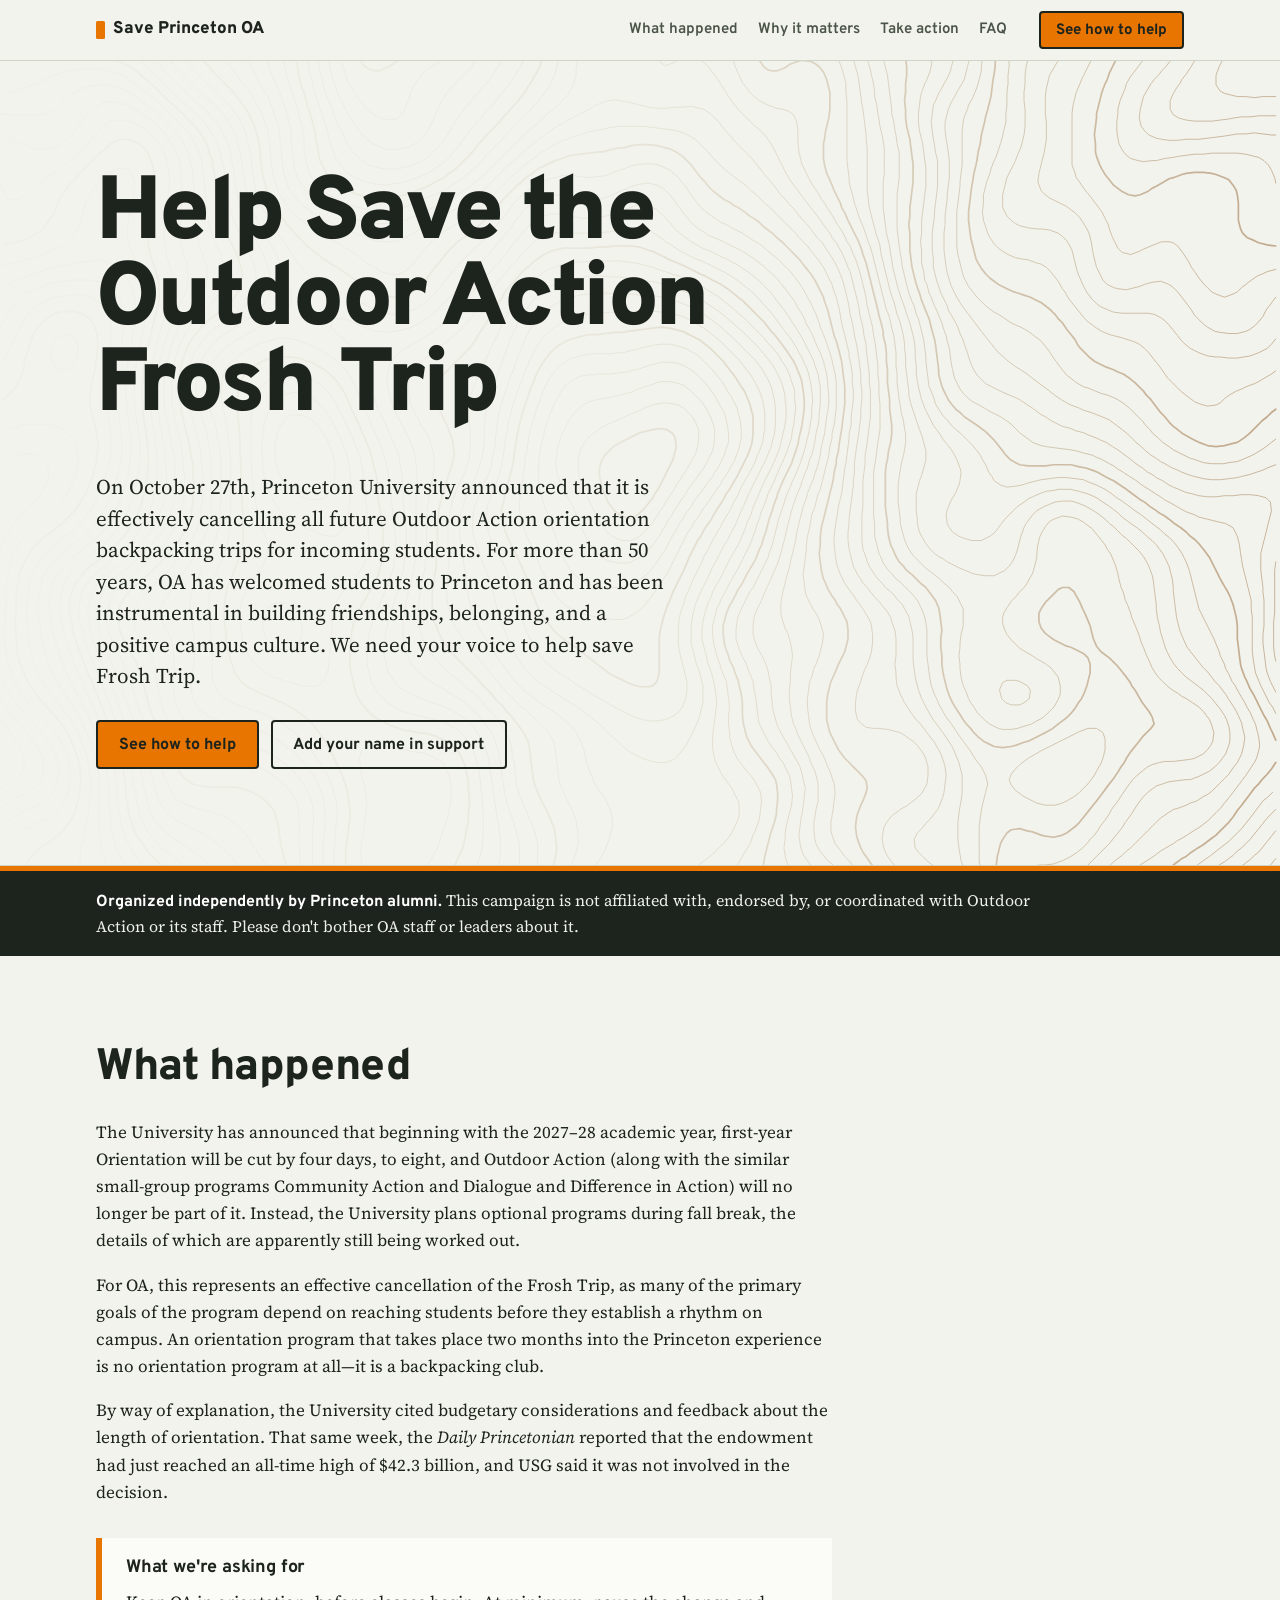
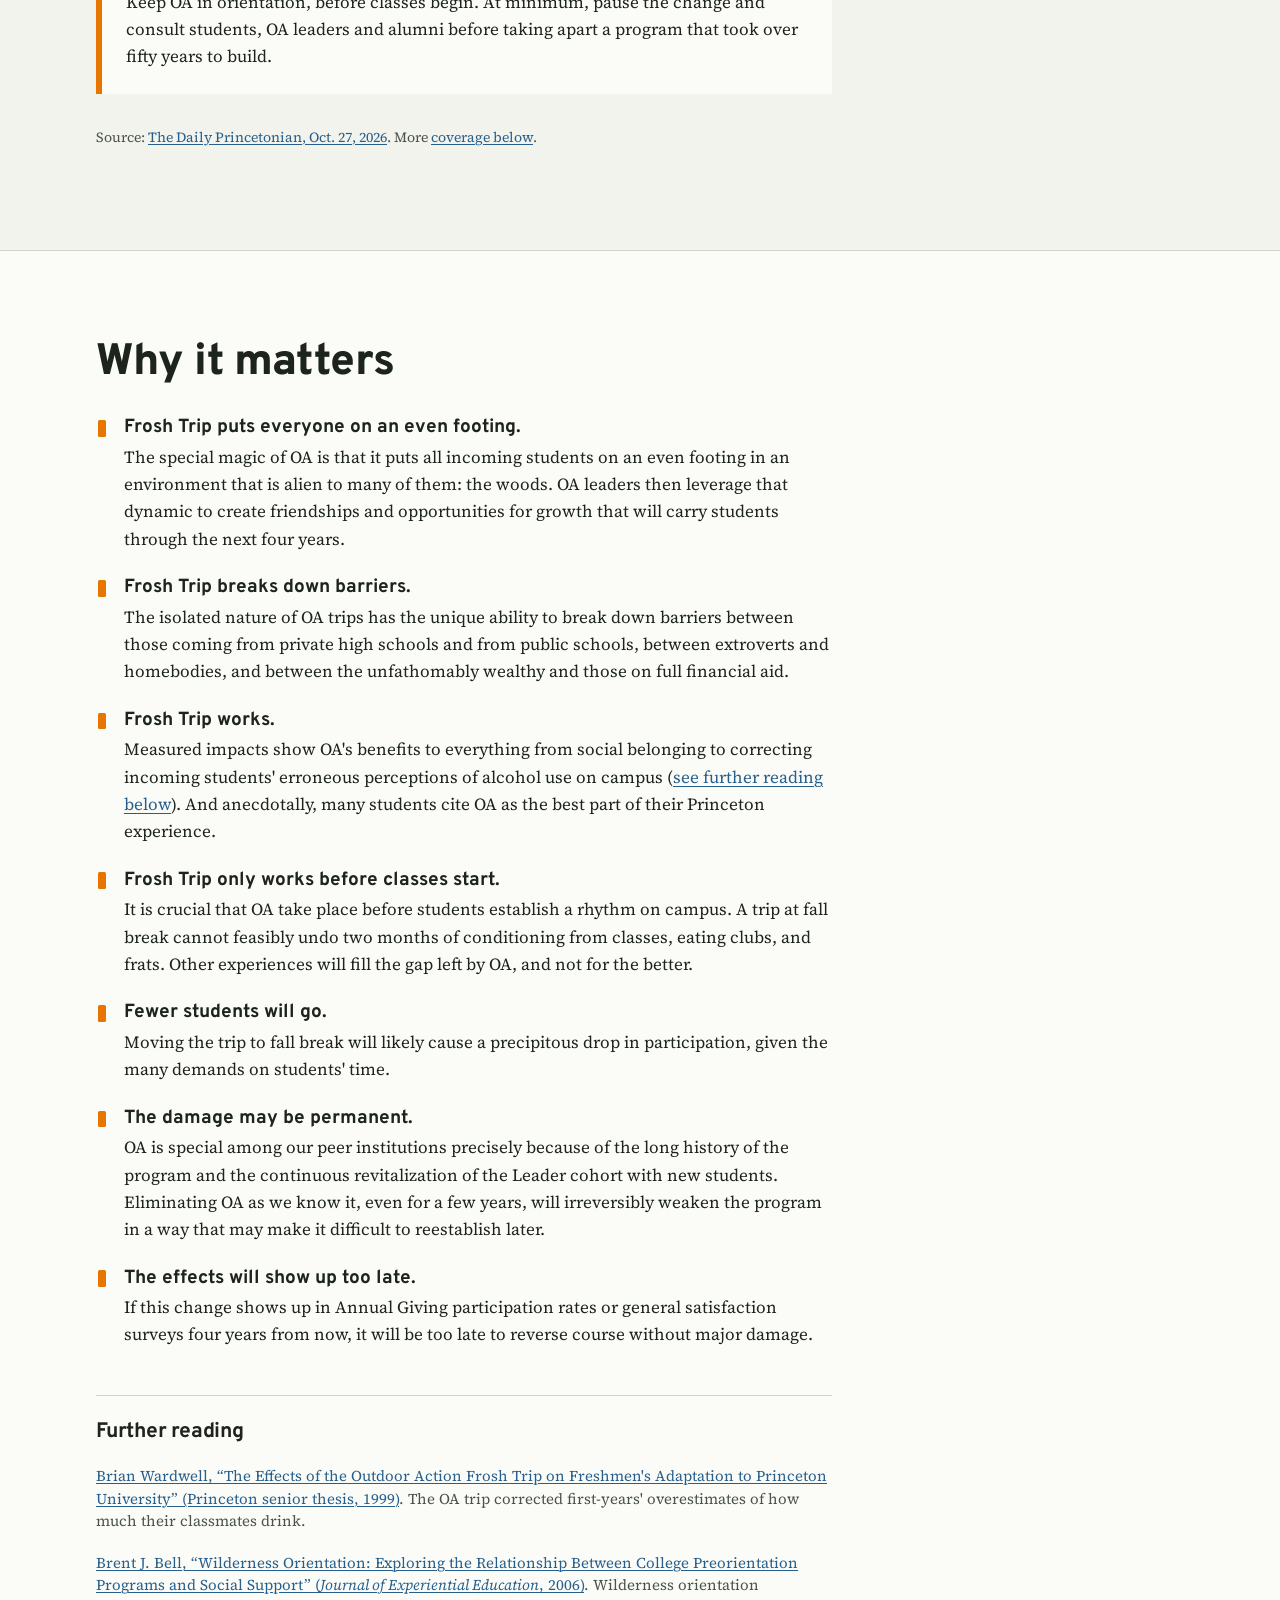
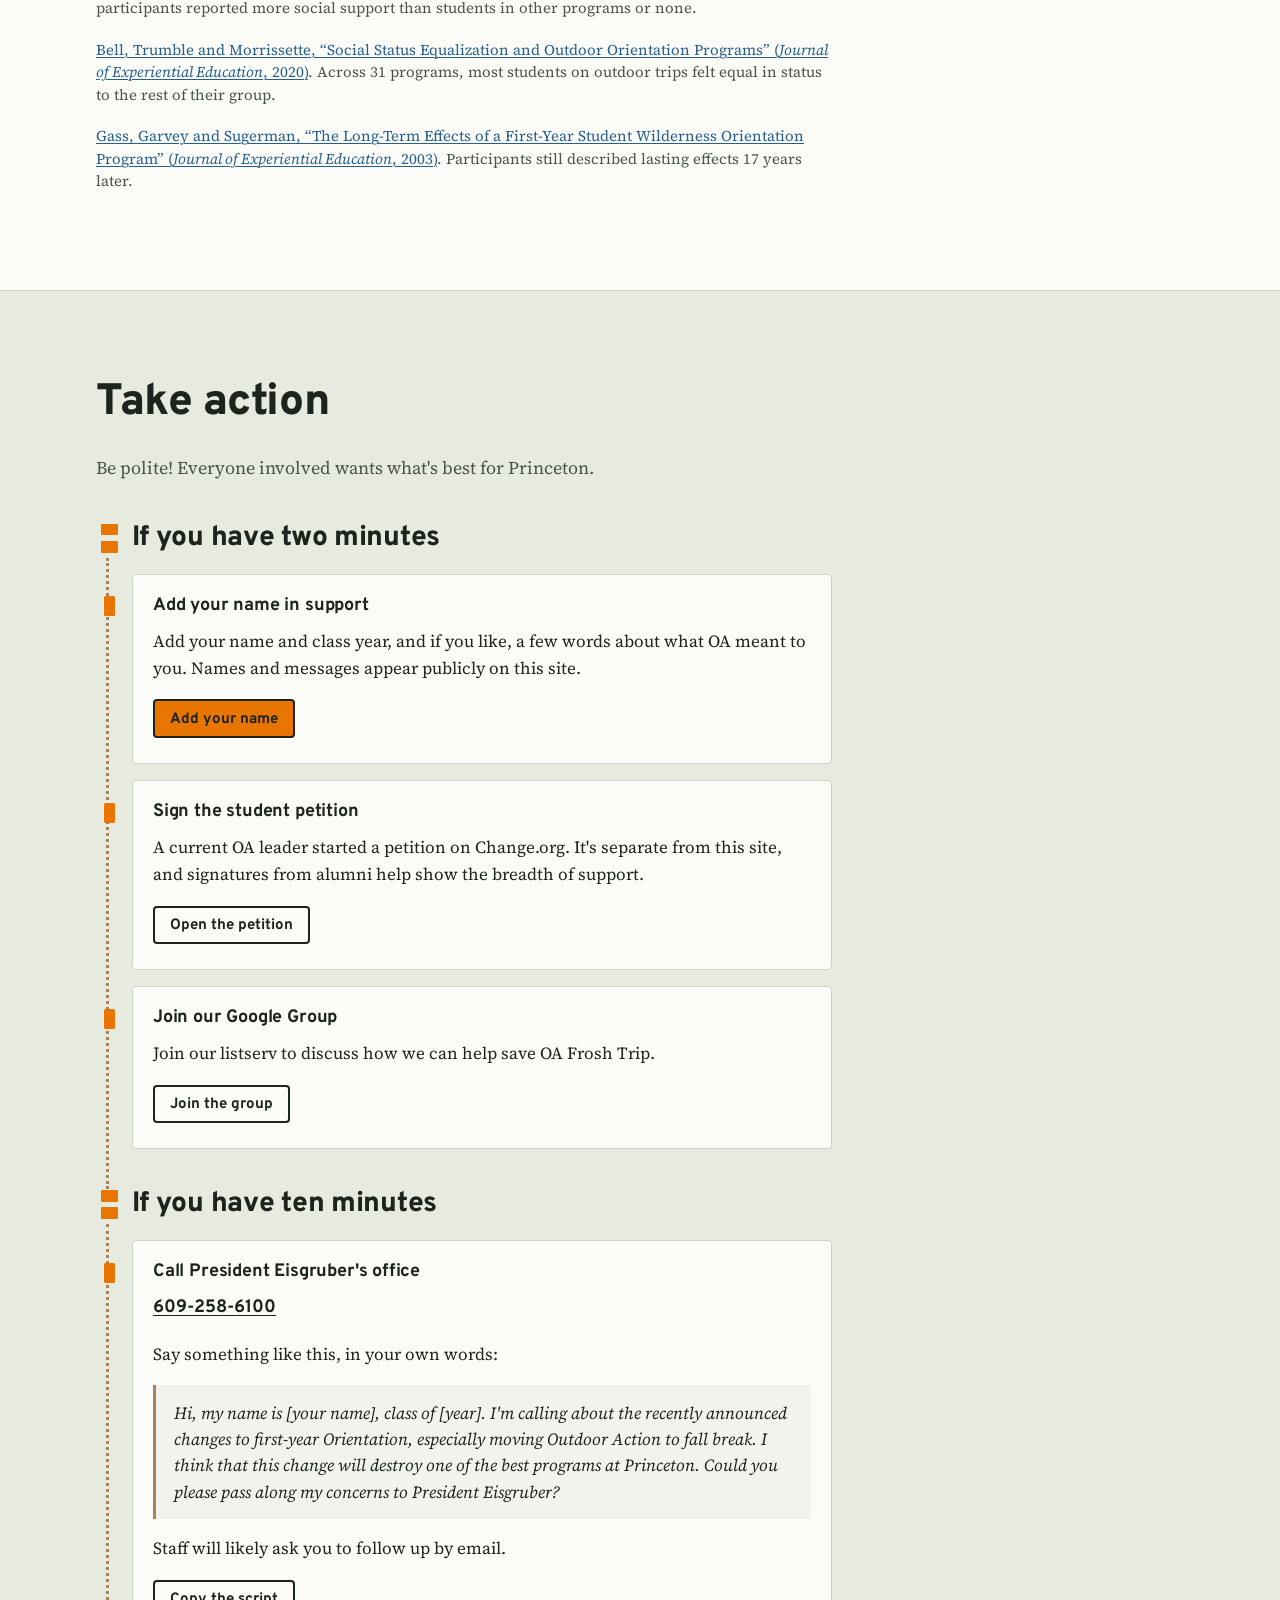
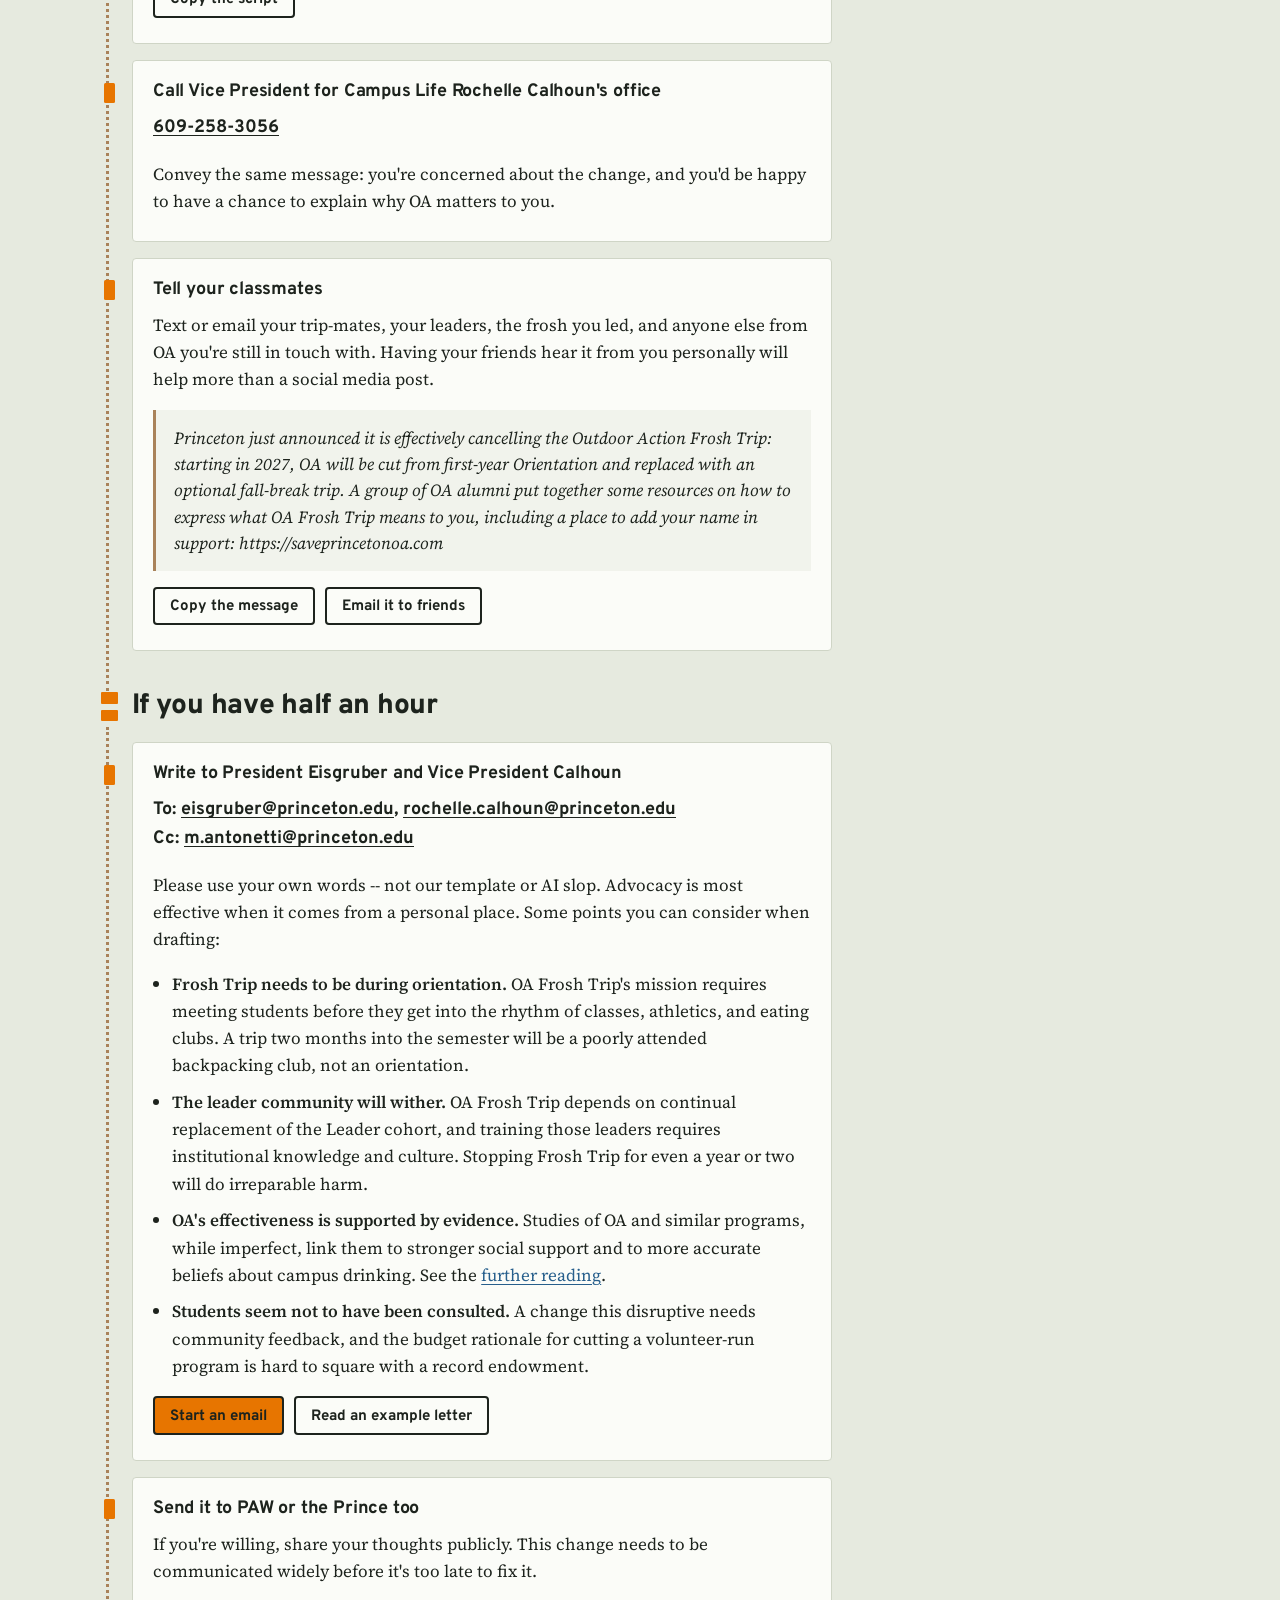
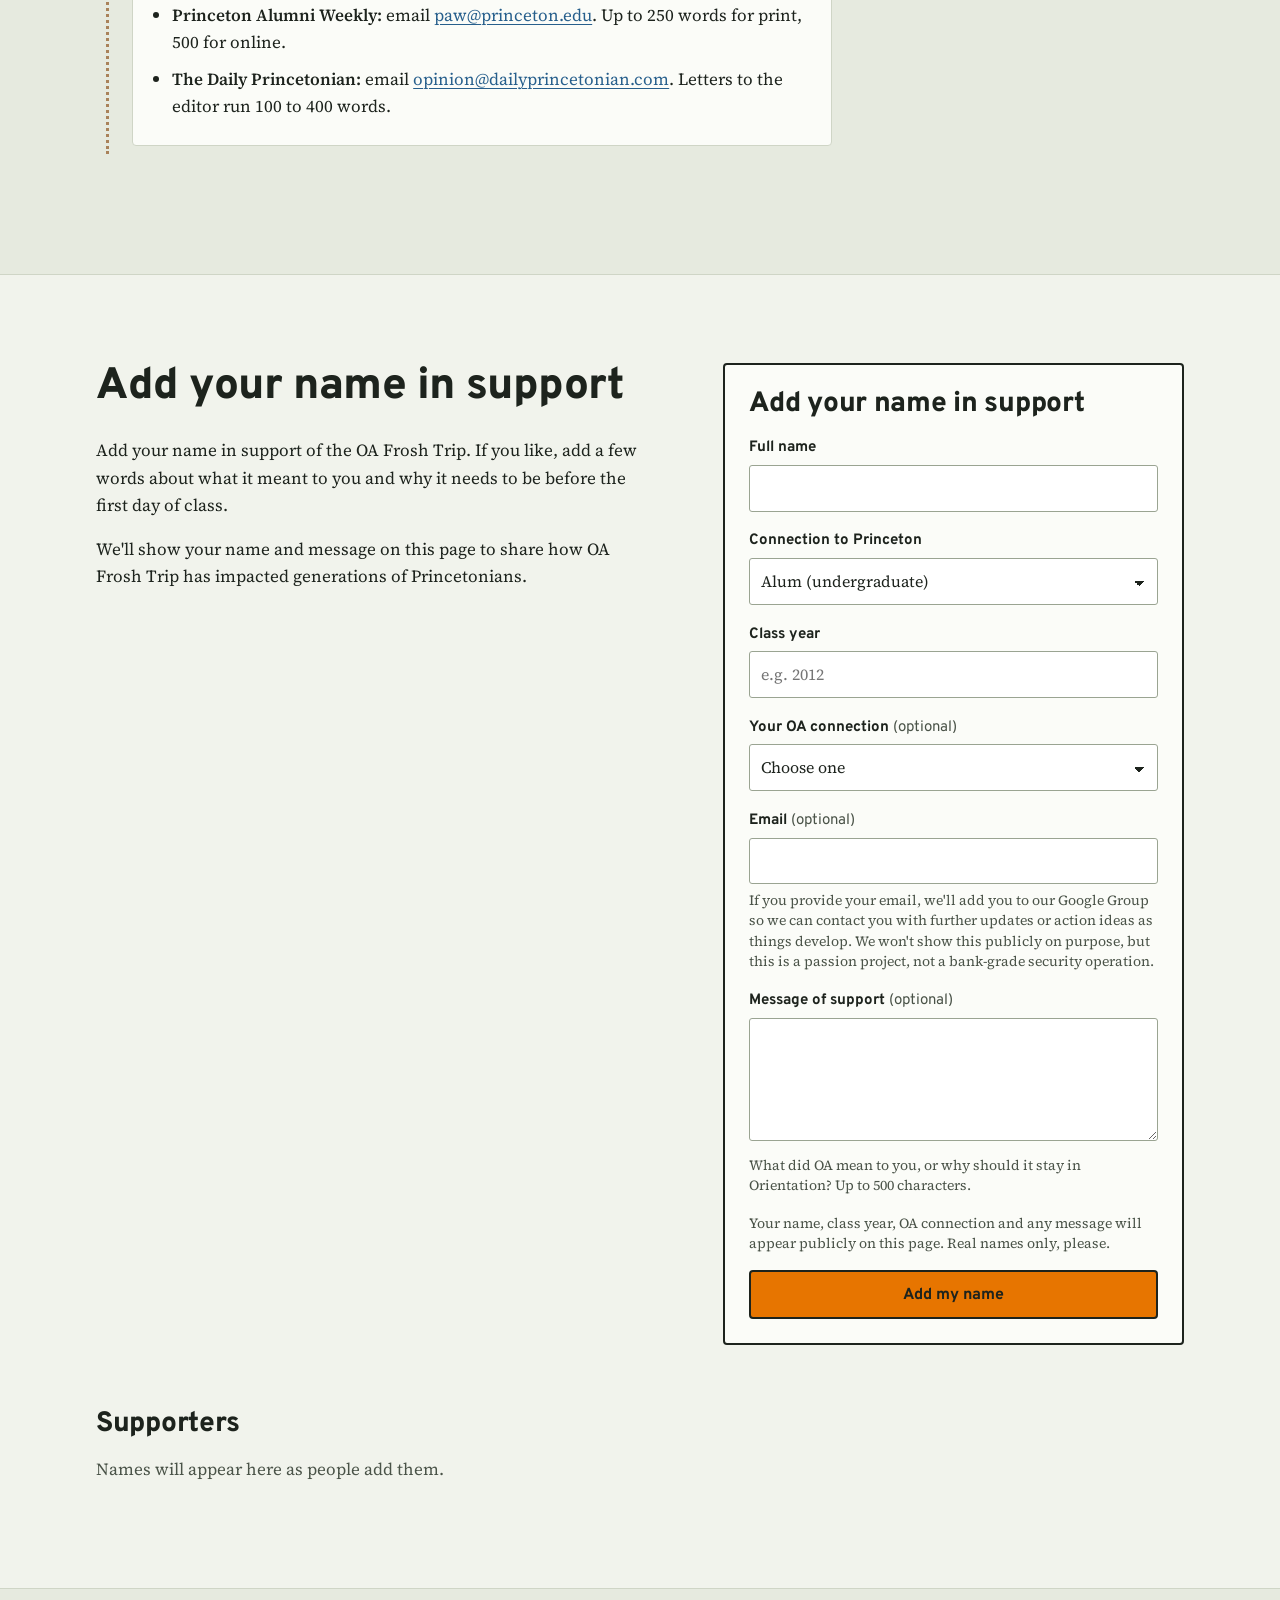
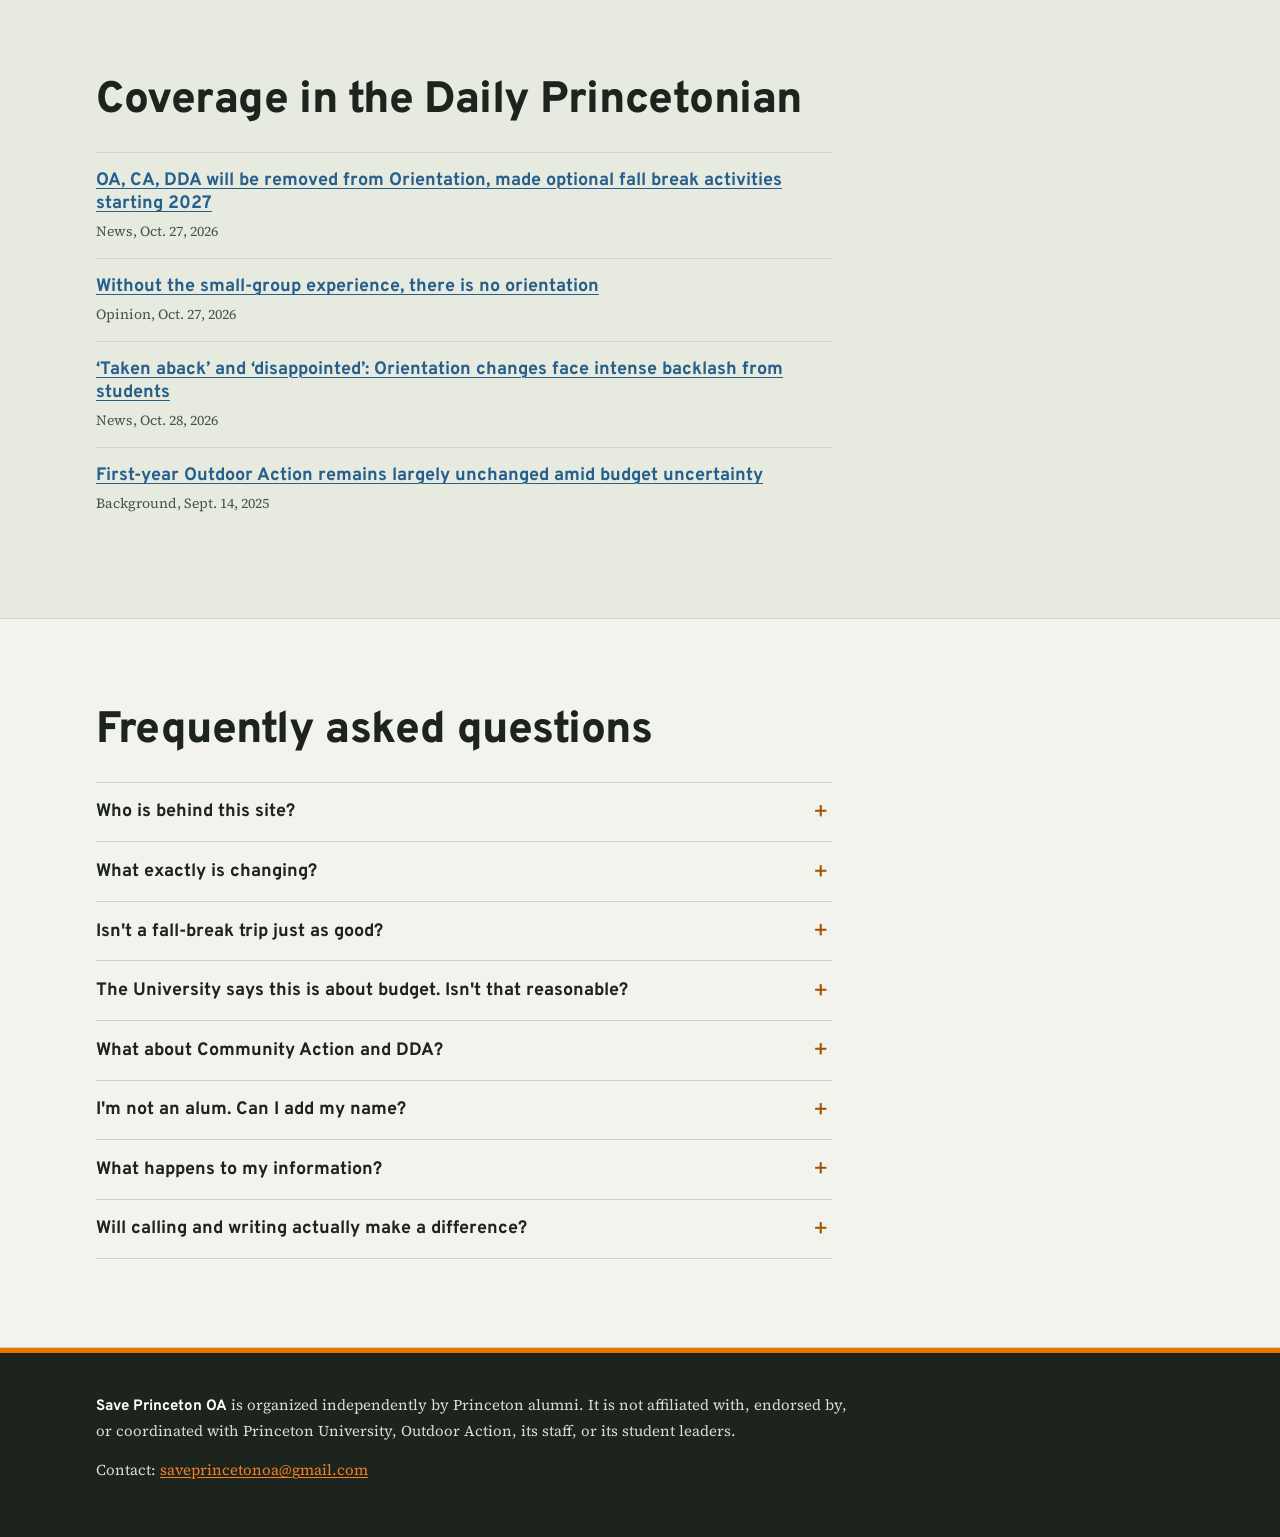
==== index.html @ 13da6072 "added an example letter" ====
<!doctype html>
<html lang="en">
<head>
  <meta charset="utf-8">
  <meta name="viewport" content="width=device-width, initial-scale=1">
  <title>Save Princeton OA</title>
  <meta name="description" content="Princeton is effectively cancelling the Outdoor Action Frosh Trip and replacing it with an optional fall-break trip. Alumni are asking the University to reconsider. Here's how to help.">
  <meta property="og:title" content="Help Save the Outdoor Action Frosh Trip">
  <meta property="og:description" content="Princeton is effectively cancelling the OA Frosh Trip and replacing it with an optional fall-break trip. Alumni-organized ways to push back: calls, letters, and a place to add your name in support.">
  <meta property="og:type" content="website">
  <meta property="og:url" content="https://saveprincetonoa.com/">
  <meta property="og:image" content="https://saveprincetonoa.com/assets/og-image.png">
  <meta name="twitter:card" content="summary_large_image">
  <link rel="icon" href="assets/favicon.svg" type="image/svg+xml">
  <link rel="preconnect" href="https://fonts.googleapis.com">
  <link rel="preconnect" href="https://fonts.gstatic.com" crossorigin>
  <link href="https://fonts.googleapis.com/css2?family=Overpass:wght@400;600;700;800;900&family=Source+Serif+4:ital,opsz,wght@0,8..60,400;0,8..60,600;1,8..60,400&display=swap" rel="stylesheet">
  <link rel="stylesheet" href="assets/styles.css">
  <script src="config.js"></script>
  <script src="assets/app.js" defer></script>
</head>
<body>
  <a class="skip" href="#main">Skip to content</a>

  <header class="topbar">
    <div class="wrap topbar-inner">
      <a class="wordmark" href="#top"><span class="blaze" aria-hidden="true"></span>Save Princeton OA</a>
      <nav id="site-nav" class="site-nav" aria-label="Sections">
        <a href="#what-happened">What happened</a>
        <a href="#why">Why it matters</a>
        <a href="#act">Take action</a>
        <a class="nav-mobile" href="#messages">Add your name</a>
        <a class="nav-mobile" href="#coverage">Coverage</a>
        <a href="#faq">FAQ</a>
      </nav>
      <a class="btn btn-small topbar-cta" href="#act">See how to help</a>
      <button class="menu-toggle" type="button" aria-expanded="false" aria-controls="site-nav" data-menu-toggle>
        <span class="menu-bars" aria-hidden="true"><span></span><span></span><span></span></span>
        <span class="menu-label">Menu</span>
      </button>
    </div>
  </header>

  <main id="main">
    <section class="hero" id="top">
      <div class="wrap hero-inner">
        <h1>Help Save the Outdoor Action Frosh Trip</h1>
        <p class="lede">On October 27th, Princeton University announced that it is effectively cancelling all future Outdoor Action
        orientation backpacking trips for incoming students. For more than 50 years, OA has welcomed students to Princeton and has been instrumental in building friendships, belonging, and a positive campus culture. We need your voice to help save Frosh Trip.</p>
        <div class="hero-actions">
          <a class="btn" href="#act">See how to help</a>
          <a class="btn btn-ghost" href="#messages">Add your name in support</a>
        </div>
        <p class="live-count" data-count-line hidden></p>
      </div>
    </section>

    <aside class="independence" aria-label="Who runs this site">
      <div class="wrap">
        <p><strong>Organized independently by Princeton alumni.</strong> This campaign is not affiliated with, endorsed
        by, or coordinated with Outdoor Action or its staff. Please don't bother OA staff or leaders about it.</p>
      </div>
    </aside>

    <section id="what-happened" class="section">
      <div class="wrap narrow">
        <h2>What happened</h2>
        <p>The University has announced that beginning with the 2027–28 academic year, first-year Orientation will be
        cut by four days, to eight, and Outdoor Action (along with the similar small-group programs Community Action and
        Dialogue and Difference in Action) will no longer be part of it. Instead, the University plans optional
        programs during fall break, the details of which are apparently still being worked out.</p>
        <p>For OA, this represents an effective cancellation of the Frosh Trip, as many of the primary goals of the
        program depend on reaching students before they establish a rhythm on campus. An orientation program that takes place
        two months into the Princeton experience is no orientation program at all—it is a backpacking club.</p>
        <p>By way of explanation, the University cited budgetary considerations and feedback about the length of
        orientation. That same week, the <cite>Daily Princetonian</cite> reported that the endowment had just reached an
        all-time high of $42.3 billion, and USG said it was not involved in the decision.</p>
        <div class="ask">
          <h3>What we're asking for</h3>
          <p>Keep OA in orientation, before classes begin. At minimum, pause the change and consult students, OA leaders
          and alumni before taking apart a program that took over fifty years to build.</p>
        </div>
        <p class="source-note">Source: <a href="https://www.dailyprincetonian.com/article/2026/10/princeton-news-stlife-outdoor-action-removed-orientation-community-action-dda-changes-programming">The Daily Princetonian, Oct. 27, 2026</a>. More <a href="#coverage">coverage below</a>.</p>
      </div>
    </section>

    <section id="why" class="section section-why">
      <div class="wrap narrow">
        <h2>Why it matters</h2>
        <ul class="why-list">
          <li><strong>Frosh Trip puts everyone on an even footing.</strong> The special magic of OA is that it puts all incoming students on an even footing in an environment that is alien to many of them: the woods. OA leaders then leverage that dynamic to create friendships and opportunities for growth that will carry students through the next four years.</li>
          <li><strong>Frosh Trip breaks down barriers.</strong> The isolated nature of OA trips has the unique ability to break down barriers between those coming from private high schools and from public schools, between extroverts and homebodies, and between the unfathomably wealthy and those on full financial aid.</li>
          <li><strong>Frosh Trip works.</strong> Measured impacts show OA's benefits to everything from social belonging
          to correcting incoming students' erroneous perceptions of alcohol use on campus (<a
          href="#further-reading">see further reading below</a>). And anecdotally, many students cite OA as the best
          part of their Princeton experience. </li>
          <li><strong>Frosh Trip only works before classes start.</strong> It is crucial that OA take place before students establish a
          rhythm on campus. A trip at fall break cannot feasibly undo two months of conditioning from classes, eating
          clubs, and frats. Other experiences will fill the gap left by OA, and not for the better.</li>
          <li><strong>Fewer students will go.</strong> Moving the trip to fall break will likely cause a precipitous drop in participation, given the many demands on students' time.</li>
          <li><strong>The damage may be permanent.</strong> OA is special among our peer institutions precisely because of the long history of the program and the continuous revitalization of the Leader cohort with new students. Eliminating OA as we know it, even for a few years, will irreversibly weaken the program in a way that may make it difficult to reestablish later.</li>
          <li><strong>The effects will show up too late.</strong> If this change shows up in Annual Giving participation rates or general satisfaction surveys four years from now, it will be too late to reverse course without major damage.</li>
        </ul>

        <div class="further-reading" id="further-reading">
          <h3>Further reading</h3>
          <ul>
            <li><a href="https://www.princeton.edu/~oa/research/wardwell99.shtml">Brian Wardwell, “The Effects of the Outdoor Action Frosh Trip on Freshmen's Adaptation to Princeton University” (Princeton senior thesis, 1999)</a>. The OA trip corrected first-years' overestimates of how much their classmates drink.</li>
            <li><a href="https://scholars.unh.edu/kinesiology_facpub/144">Brent J. Bell, “Wilderness Orientation: Exploring the Relationship Between College Preorientation Programs and Social Support” (<cite>Journal of Experiential Education</cite>, 2006)</a>. Wilderness orientation participants reported more social support than students in other programs or none.</li>
            <li><a href="https://scholars.unh.edu/faculty_pubs/1528">Bell, Trumble and Morrissette, “Social Status Equalization and Outdoor Orientation Programs” (<cite>Journal of Experiential Education</cite>, 2020)</a>. Across 31 programs, most students on outdoor trips felt equal in status to the rest of their group.</li>
            <li><a href="https://scholars.unh.edu/kinesiology_facpub/106">Gass, Garvey and Sugerman, “The Long-Term Effects of a First-Year Student Wilderness Orientation Program” (<cite>Journal of Experiential Education</cite>, 2003)</a>. Participants still described lasting effects 17 years later.</li>
          </ul>
        </div>
      </div>
    </section>

    <section id="act" class="section section-act">
      <div class="wrap narrow">
        <h2>Take action</h2>
        <p class="section-lede">Be polite! Everyone involved wants what's best for
        Princeton.</p>

        <div class="trail">
          <div class="trail-leg">
            <h3 class="leg-title"><span class="double-blaze" aria-hidden="true"></span>If you have two minutes</h3>

            <article class="stop">
              <h4>Add your name in support</h4>
              <p>Add your name and class year, and if you like, a few words about what OA meant to you. Names and messages appear publicly on this site.</p>
              <p><a class="btn btn-small" href="#messages">Add your name</a></p>
            </article>

            <article class="stop">
              <h4>Sign the student petition</h4>
              <p>A current OA leader started a petition on Change.org. It's separate from this site, and signatures from alumni help show the breadth of support.</p>
              <p><a class="btn btn-small btn-ghost" data-link="petitionUrl" href="https://c.org/qvktcGtJSr" target="_blank" rel="noopener">Open the petition</a></p>
            </article>

            <article class="stop">
              <h4>Join our Google Group</h4>
              <p>Join our listserv to discuss how we can help save OA Frosh Trip.</p>
              <p data-group-slot><span class="muted">Link coming soon.</span></p>
            </article>
          </div>

          <div class="trail-leg">
            <h3 class="leg-title"><span class="double-blaze" aria-hidden="true"></span>If you have ten minutes</h3>

            <article class="stop">
              <h4>Call President Eisgruber's office</h4>
              <p class="contact-line"><a href="tel:+16092586100">609-258-6100</a></p>
              <p>Say something like this, in your own words:</p>
              <blockquote class="script" id="call-script">Hi, my name is [your name], class of [year]. I'm calling about
              the recently announced changes to first-year Orientation, especially moving Outdoor Action to fall break.
              I think that this change will destroy one of the best programs at Princeton. Could you please pass along my concerns to President Eisgruber?</blockquote>
              <p>Staff will likely ask you to follow up by email.</p>
              <p><button class="btn btn-small btn-ghost" type="button" data-copy="#call-script">Copy the script</button></p>
            </article>

            <article class="stop">
              <h4>Call Vice President for Campus Life Rochelle Calhoun's office</h4>
              <p class="contact-line"><a href="tel:+16092583056">609-258-3056</a></p>
              <p>Convey the same message: you're concerned about the change, and you'd be happy to have a chance to
              explain why OA matters to you.</p>
            </article>

            <article class="stop">
              <h4>Tell your classmates</h4>
              <p>Text or email your trip-mates, your leaders, the frosh you led, and anyone else from OA you're still in
              touch with. Having your friends hear it from you personally will help more than a social media post.</p>
              <blockquote class="script" id="share-text">Princeton just announced it is effectively cancelling the Outdoor Action Frosh Trip: starting in 2027, OA will be cut from first-year Orientation and replaced with an optional fall-break trip. A group of OA alumni put together some resources on how to express what OA Frosh Trip means to you, including a place to add your name in support: https://saveprincetonoa.com</blockquote>
              <p class="button-row">
                <button class="btn btn-small btn-ghost" type="button" data-copy="#share-text">Copy the message</button>
                <a class="btn btn-small btn-ghost" data-share-mail href="#">Email it to friends</a>
              </p>
            </article>
          </div>

          <div class="trail-leg">
            <h3 class="leg-title"><span class="double-blaze" aria-hidden="true"></span>If you have half an hour</h3>

            <article class="stop">
              <h4>Write to President Eisgruber and Vice President Calhoun</h4>
              <p class="contact-line">
                To: <a href="mailto:eisgruber@princeton.edu">eisgruber@princeton.edu</a>, <a href="mailto:rochelle.calhoun@princeton.edu">rochelle.calhoun@princeton.edu</a><br>
                Cc: <a href="mailto:m.antonetti@princeton.edu">m.antonetti@princeton.edu</a>
              </p>
              <p>Please use your own words -- not our template or AI slop. Advocacy is most effective when it comes from
              a personal place. Some points you can consider when drafting:</p>
              <ul class="points">
                <li><strong>Frosh Trip needs to be during orientation.</strong> OA Frosh Trip's mission requires meeting
                students before they get into the rhythm of classes, athletics, and eating clubs. A trip two months into
                the semester will be a poorly attended backpacking club, not an orientation.</li>
                <li><strong>The leader community will wither.</strong> OA Frosh Trip depends on continual replacement of
                the Leader cohort, and training those leaders requires institutional knowledge and culture. Stopping
                Frosh Trip for even a year or two will do irreparable harm.</li>
                <li><strong>OA's effectiveness is supported by evidence.</strong> Studies of OA and similar programs,
                while imperfect, link them to stronger social support and to more accurate beliefs about campus drinking. See the <a href="#further-reading">further reading</a>.</li>
                <li><strong>Students seem not to have been consulted.</strong> A change this disruptive needs community
                feedback, and the budget rationale for cutting a volunteer-run program is hard to square with a record endowment.</li>
              </ul>
              <p class="button-row">
                <a class="btn btn-small" href="mailto:eisgruber@princeton.edu,rochelle.calhoun@princeton.edu?cc=m.antonetti@princeton.edu&amp;subject=Please%20reconsider%20the%20changes%20to%20Outdoor%20Action">Start an email</a>
                <a class="btn btn-small btn-ghost" href="letter.html">Read an example letter</a>
              </p>
            </article>

            <article class="stop">
              <h4>Send it to PAW or the <cite>Prince</cite> too</h4>
              <p>If you're willing, share your thoughts publicly. This change needs to be communicated widely before
              it's too late to fix it.</p>
              <ul class="points">
                <li><strong>Princeton Alumni Weekly:</strong> email <a href="mailto:paw@princeton.edu">paw@princeton.edu</a>. Up to 250 words for print, 500 for online.</li>
                <li><strong>The Daily Princetonian:</strong> email <a href="mailto:opinion@dailyprincetonian.com">opinion@dailyprincetonian.com</a>. Letters to the editor run 100 to 400 words.</li>
              </ul>
            </article>
          </div>
        </div>
      </div>
    </section>

    <section id="messages" class="section section-letter">
      <div class="wrap letter-grid">
        <div class="letter-col">
          <h2>Add your name in support</h2>
          <p>Add your name in support of the OA Frosh Trip. If you like, add a few words about what it meant to you and
          why it needs to be before the first day of class.</p>
          <p>We'll show your name and message on this page to share how OA Frosh Trip has impacted generations of
          Princetonians.</p>
        </div>

        <div class="form-col">
          <form id="sign-form" class="sign-form" novalidate>
            <h3>Add your name in support</h3>
            <p class="demo-note" data-demo-note hidden>This form is not currently working -- please email
            saveprincetonoa@gmail.com so I can fix it!</p>

            <div class="field">
              <label for="f-name">Full name</label>
              <input id="f-name" name="name" type="text" autocomplete="name" required maxlength="80">
            </div>

            <div class="field">
              <label for="f-aff">Connection to Princeton</label>
              <select id="f-aff" name="affiliation" required>
                <option value="alum">Alum (undergraduate)</option>
                <option value="grad">Alum (graduate school)</option>
                <option value="student">Current undergraduate</option>
                <option value="gradstudent">Current graduate student</option>
                <option value="parent">Parent or family member</option>
                <option value="facstaff">Faculty or staff, current or former</option>
                <option value="friend">Friend of OA</option>
              </select>
            </div>

            <div class="field" data-year-field>
              <label for="f-year" data-year-label>Class year</label>
              <input id="f-year" name="classYear" type="text" inputmode="numeric" placeholder="e.g. 2012" maxlength="4" pattern="[0-9]{4}">
            </div>

            <div class="field">
              <label for="f-oa">Your OA connection <span class="optional">(optional)</span></label>
              <select id="f-oa" name="oaRole">
                <option value="">Choose one</option>
                <option value="trip">Went on an OA trip</option>
                <option value="leader">OA leader</option>
                <option value="trainer">Leader trainer</option>
                <option value="support">OA Support</option>
                <option value="command">OA Command</option>
                <option value="other">Other OA role</option>
                <option value="none">No OA trip, but I support it</option>
              </select>
            </div>

            <div class="field">
              <label for="f-email">Email <span class="optional">(optional)</span></label>
              <input id="f-email" name="email" type="email" autocomplete="email" maxlength="120">
              <p class="hint">If you provide your email, we'll add you to our Google Group so we can contact you with further updates or action ideas as things develop. We won't show this publicly on purpose, but this is a passion project, not a bank-grade security operation.</p>
            </div>

            <div class="field">
              <label for="f-comment">Message of support <span class="optional">(optional)</span></label>
              <textarea id="f-comment" name="comment" rows="4" maxlength="500"></textarea>
              <p class="hint">What did OA mean to you, or why should it stay in Orientation? Up to 500 characters.</p>
            </div>


            <div class="hp" aria-hidden="true">
              <label for="f-website">Leave this empty</label>
              <input id="f-website" name="website" type="text" tabindex="-1" autocomplete="off">
            </div>

            <p class="hint public-note">Your name, class year, OA connection and any message will appear publicly on this page. Real names only, please.</p>
            <p class="form-error" role="alert" data-form-error hidden></p>
            <button class="btn btn-block" type="submit" data-submit>Add my name</button>
          </form>

          <div class="sign-done" data-sign-done hidden tabindex="-1">
            <h3>Thank you. Your name is added.</h3>
            <p>It will appear on this page within a minute.</p>
            <p>Next, the most useful thing you can do is <a href="#act">call or write to the President's office</a>, and send this page to your OA friends.</p>
            <p class="button-row">
              <button class="btn btn-small btn-ghost" type="button" data-copy="#share-text">Copy a message to share</button>
            </p>
          </div>
        </div>
      </div>

      <div class="wrap signers" aria-live="polite">
        <h3 data-signers-title>Supporters</h3>
        <p class="muted" data-signers-empty>Names will appear here as people add them.</p>
        <div data-signers-list></div>
      </div>
    </section>

    <section id="coverage" class="section section-coverage">
      <div class="wrap narrow">
        <h2>Coverage in the <cite>Daily Princetonian</cite></h2>
        <ul class="coverage">
          <li>
            <a href="https://www.dailyprincetonian.com/article/2026/10/princeton-news-stlife-outdoor-action-removed-orientation-community-action-dda-changes-programming">OA, CA, DDA will be removed from Orientation, made optional fall break activities starting 2027</a>
            <span class="meta">News, Oct. 27, 2026</span>
          </li>
          <li>
            <a href="https://www.dailyprincetonian.com/article/2026/10/princeton-opinion-column-orientation-group-experience-removal-budget">Without the small-group experience, there is no orientation</a>
            <span class="meta">Opinion, Oct. 27, 2026</span>
          </li>
          <li>
            <a href="https://www.dailyprincetonian.com/article/2026/10/princeton-news-stlife-orientation-cut-days-student-reactions-backlash-oa-ca-dda">‘Taken aback’ and ‘disappointed’: Orientation changes face intense backlash from students</a>
            <span class="meta">News, Oct. 28, 2026</span>
          </li>
          <li>
            <a href="https://www.dailyprincetonian.com/article/2025/09/first-year-outdoor-action-remains-largely-unchanged-amid-budget-uncertainty">First-year Outdoor Action remains largely unchanged amid budget uncertainty</a>
            <span class="meta">Background, Sept. 14, 2025</span>
          </li>
        </ul>
      </div>
    </section>

    <section id="faq" class="section">
      <div class="wrap narrow">
        <h2>Frequently asked questions</h2>

        <details>
          <summary>Who is behind this site?</summary>
          <p>We are a group of Princeton alumni who went on OA trips, and many of us served as Leaders, Leader Trainers, Support, or in other roles. This campaign is not affiliated with, endorsed by, or coordinated with Outdoor Action or staff, and none of them reviewed this site. Please don't bother them about it. Jim Valcourt ’12 made this website using Claude. Send questions or comments to <a data-contact href="mailto:saveprincetonoa@gmail.com">saveprincetonoa@gmail.com</a>.</p>
        </details>

        <details>
          <summary>What exactly is changing?</summary>
          <p>Starting with the 2027–28 academic year, Orientation will be four days shorter, and Outdoor Action, Community Action, and Dialogue and Difference in Action will no longer be part of it. For OA, that amounts to an effective cancellation of the Frosh Trip. The University plans to offer optional, free programs during fall break instead, with registration opening early in the semester. Details are reportedly still being worked out. The first class affected will arrive in fall 2027.</p>
        </details>

        <details>
          <summary>Isn't a fall-break trip just as good?</summary>
          <p>We don't think so. The OA Frosh Trip can introduce students to Princeton and create a magical atmosphere precisely because it happens before students fall into the rhythm of classes, activities, and the Street. A fall break trip will serve as a backpacking club, not an orientation, and a rescheduled trip will also reach fewer students.</p>
        </details>

        <details>
          <summary>The University says this is about budget. Isn't that reasonable?</summary>
          <p>The University's FAQ cites budgetary considerations, along with feedback that Orientation is long. The reality is that OA is a tiny fraction of the yearly budget and is led almost entirely by volunteers. If cost is truly the issue, alumni would welcome a conversation about how to help, including perhaps a return to a pre-2016 model where OA operates quasi-independently.</p>
        </details>

        <details>
          <summary>What about Community Action and DDA?</summary>
          <p>Most of us came through OA, so that's what this site focuses on. The same reasoning likely applies to all three small-group programs, though we aren’t familiar enough with the details for CA and DDA to speak for them.</p>
        </details>

        <details>
          <summary>I'm not an alum. Can I add my name?</summary>
          <p>Yes. Current students, parents and families, faculty and staff, and friends of OA are all welcome. The form asks for your connection to Princeton so each name is labeled accurately.</p>
        </details>

        <details>
          <summary>What happens to my information?</summary>
          <p>Your name, class year, OA connection, and optional message of support appear publicly on this site. If you provide your email, we use it only to add you to our Google Group. To remove your name, send an email to <a data-contact href="mailto:saveprincetonoa@gmail.com">saveprincetonoa@gmail.com</a>.</p>
        </details>

        <details>
          <summary>Will calling and writing actually make a difference?</summary>
          <p>Decisions like this get revisited when administrators hear from many people, quickly, with specific reasons. Polite, personal messages from alumni across many class years are the best chance of effecting change. The details of the fall-break programs are still being worked out, which makes now the time to speak up.</p>
        </details>
      </div>
    </section>
  </main>

  <footer class="footer">
    <div class="wrap footer-inner">
      <p><strong>Save Princeton OA</strong> is organized independently by Princeton alumni. It is not affiliated with, endorsed by, or coordinated with Princeton University, Outdoor Action, its staff, or its student leaders.</p>
      <p>Contact: <a data-contact href="mailto:saveprincetonoa@gmail.com">saveprincetonoa@gmail.com</a></p>
    </div>
  </footer>

  <div class="toast" role="status" aria-live="polite" data-toast hidden></div>
</body>
</html>
---- assets/styles.css ----
/* Save Princeton OA
   Palette borrowed from a USGS topo sheet: map paper, contour brown,
   water blue, and Princeton orange (#E77500, PMS 158) for blazes and buttons. */

:root {
  --paper: #f1f3ec;
  --paper-2: #e6eadf;
  --surface: #fbfcf8;
  --ink: #1d231d;
  --ink-2: #4a5348;
  --contour: #a9825a;
  --rule: #cfd5c6;
  --water: #275f8c;
  --water-dark: #1b4769;
  --blaze: #e77500;        /* Princeton orange, per princeton.edu (PMS 158) */
  --blaze-dark: #a35300;   /* darker orange for small text on light backgrounds */
  --blaze-on-dark: #f58025; /* Princeton's orange for use on black */
  --error: #a3261b;

  --display: "Overpass", "Helvetica Neue", Arial, sans-serif;
  --body: "Source Serif 4", Georgia, "Times New Roman", serif;

  --step--1: 0.875rem;
  --step-0: 1.0625rem;
  --step-1: 1.3125rem;
  --step-2: 1.75rem;
  --step-3: clamp(2rem, 4.2vw, 2.75rem);
  --step-4: clamp(2.6rem, 7.5vw, 5.6rem);
}

*, *::before, *::after { box-sizing: border-box; }
[hidden] { display: none !important; }
html { scroll-behavior: smooth; scroll-padding-top: 4.5rem; -webkit-text-size-adjust: 100%; }
@media (prefers-reduced-motion: reduce) { html { scroll-behavior: auto; } }

body {
  margin: 0;
  background: var(--paper);
  color: var(--ink);
  font-family: var(--body);
  font-size: var(--step-0);
  line-height: 1.6;
  overflow-x: hidden;
}

h1, h2, h3, h4 { font-family: var(--display); line-height: 1.1; margin: 0 0 0.6em; letter-spacing: -0.01em; }
h2 { font-size: var(--step-3); font-weight: 800; }
h3 { font-size: var(--step-1); font-weight: 700; }
h4 { font-size: 1.125rem; font-weight: 700; line-height: 1.25; }
p { margin: 0 0 1em; }
cite { font-style: italic; }
h2 cite, h4 cite { font-style: normal; }
a { color: var(--water); text-decoration-thickness: 1px; text-underline-offset: 0.15em; }
a:hover { color: var(--water-dark); text-decoration-thickness: 2px; }
:focus-visible { outline: 3px solid var(--blaze); outline-offset: 2px; border-radius: 2px; }
code { font-size: 0.9em; background: var(--paper-2); padding: 0.05em 0.3em; border-radius: 3px; }
.muted { color: var(--ink-2); }

.wrap { width: 100%; max-width: 72rem; margin: 0 auto; padding: 0 1rem; }
@media (min-width: 640px) { .wrap { padding: 0 2rem; } }
.narrow > * { max-width: 46rem; }

.skip { position: absolute; left: -999px; top: 0; background: var(--ink); color: #fff; padding: 0.5rem 1rem; z-index: 100; }
.skip:focus { left: 0.5rem; top: 0.5rem; }

/* Blazes: the painted rectangles that mark a trail */
.blaze { display: inline-block; width: 0.55em; height: 1.05em; background: var(--blaze); border-radius: 1.5px; vertical-align: -0.12em; }
.double-blaze { display: inline-block; position: relative; width: 0.5em; height: 1em; margin-right: 0.55em; vertical-align: -0.1em; }
.double-blaze::before, .double-blaze::after { content: ""; position: absolute; left: 0; width: 100%; height: 0.42em; background: var(--blaze); border-radius: 1px; }
.double-blaze::before { top: 0; }
.double-blaze::after { bottom: 0; }

/* Buttons */
.btn {
  display: inline-block; font-family: var(--display); font-weight: 700; font-size: 1rem; line-height: 1;
  padding: 0.95em 1.3em 0.85em; border-radius: 4px; border: 2px solid var(--ink);
  background: var(--blaze); color: var(--ink); text-decoration: none; cursor: pointer;
}
.btn:hover { background: var(--ink); border-color: var(--ink); color: #fff; text-decoration: none; }
::selection { background: var(--blaze); color: var(--ink); }
.btn-ghost { background: transparent; color: var(--ink); }
.btn-ghost:hover { background: var(--ink); border-color: var(--ink); color: #fff; }
.btn-small { font-size: 0.9375rem; padding: 0.7em 1em 0.6em; }
.btn-block { width: 100%; }
.btn[disabled] { opacity: 0.6; cursor: progress; }
.button-row { display: flex; flex-wrap: wrap; gap: 0.6rem; }

/* Top bar */
.topbar { position: sticky; top: 0; z-index: 20; background: rgba(241, 243, 236, 0.94); backdrop-filter: blur(6px); border-bottom: 1px solid var(--rule); }
.topbar-inner { display: flex; align-items: center; gap: 1.5rem; height: 3.75rem; }
.wordmark { font-family: var(--display); font-weight: 800; font-size: 1.0625rem; color: var(--ink); text-decoration: none; display: flex; align-items: center; gap: 0.5rem; white-space: nowrap; }
.wordmark:hover { color: var(--ink); }
.site-nav { font-family: var(--display); font-weight: 600; }
.site-nav a { color: var(--ink-2); text-decoration: none; }
.site-nav a:hover { color: var(--ink); }

/* Phones and tablets: sections live behind a menu button */
.topbar-cta { display: none; }
.menu-toggle {
  margin-left: auto; display: flex; align-items: center; gap: 0.55rem;
  background: none; border: 2px solid var(--ink); border-radius: 4px; color: var(--ink);
  font-family: var(--display); font-weight: 700; font-size: 0.9375rem; line-height: 1;
  padding: 0.55rem 0.8rem 0.5rem; cursor: pointer;
}
.menu-bars { position: relative; width: 1.1rem; height: 0.8rem; display: inline-block; }
.menu-bars span { position: absolute; left: 0; width: 100%; height: 2px; background: currentColor; border-radius: 1px; transition: transform 0.18s ease, opacity 0.18s ease; }
.menu-bars span:nth-child(1) { top: 0; }
.menu-bars span:nth-child(2) { top: calc(50% - 1px); }
.menu-bars span:nth-child(3) { bottom: 0; }
.menu-toggle[aria-expanded="true"] .menu-bars span:nth-child(1) { transform: translateY(0.35rem) rotate(45deg); }
.menu-toggle[aria-expanded="true"] .menu-bars span:nth-child(2) { opacity: 0; }
.menu-toggle[aria-expanded="true"] .menu-bars span:nth-child(3) { transform: translateY(-0.35rem) rotate(-45deg); }
@media (prefers-reduced-motion: reduce) { .menu-bars span { transition: none; } }

.site-nav {
  display: none; position: absolute; top: 100%; left: 0; right: 0;
  flex-direction: column; padding: 0.25rem 1rem 1rem;
  background: var(--paper); border-bottom: 1px solid var(--rule); box-shadow: 0 12px 24px rgba(29, 35, 29, 0.12);
  max-height: calc(100vh - 3.75rem); overflow-y: auto;
}
.site-nav.open { display: flex; }
.site-nav a { display: block; padding: 0.85rem 0; border-bottom: 1px solid var(--rule); font-size: 1.125rem; color: var(--ink); }
.site-nav a:last-child { border-bottom: 0; }
@media (min-width: 640px) { .site-nav { padding-left: 2rem; padding-right: 2rem; } }

/* Desktop: inline links plus the call-to-action button */
@media (min-width: 960px) {
  .menu-toggle, .nav-mobile { display: none !important; }
  .topbar-cta { display: inline-block; margin-left: 0.5rem; }
  .site-nav, .site-nav.open {
    display: flex; position: static; flex-direction: row; gap: 1.25rem; margin-left: auto;
    padding: 0; background: none; border: 0; box-shadow: none; max-height: none; overflow: visible;
  }
  .site-nav a { padding: 0; border: 0; font-size: 0.9375rem; color: var(--ink-2); }
}

/* Hero */
.hero {
  position: relative;
  background-color: var(--paper);
  background-image: url("topo.svg");
  background-size: cover;
  background-position: 70% 40%;
  border-bottom: 1px solid var(--rule);
  overflow: hidden;
}
.hero::before {
  /* fade the contours behind the headline so the text stays crisp */
  content: ""; position: absolute; inset: 0;
  background: linear-gradient(90deg, rgba(241,243,236,0.97) 0%, rgba(241,243,236,0.9) 45%, rgba(241,243,236,0.35) 100%);
}
.hero-inner { position: relative; padding-top: clamp(3rem, 9vw, 7rem); padding-bottom: clamp(3rem, 8vw, 6rem); }
.hero h1 {
  font-size: var(--step-4); font-weight: 900; line-height: 0.96; letter-spacing: -0.03em;
  max-width: 13ch; margin-bottom: 0.45em; text-wrap: balance;
}
.lede { font-size: 1.125rem; line-height: 1.55; max-width: 36rem; color: var(--ink); }
@media (min-width: 640px) { .lede { font-size: var(--step-1); line-height: 1.5; } }
.hero-actions { display: flex; flex-wrap: wrap; gap: 0.75rem; margin-top: 1.75rem; }
.live-count { margin-top: 1.5rem; font-family: var(--display); font-weight: 600; color: var(--ink-2); }
.live-count strong { color: var(--ink); font-weight: 800; }

/* Independence notice */
.independence { background: var(--ink); color: #eef1ea; border-top: 5px solid var(--blaze); }
.independence p { margin: 0; padding: 1.1rem 0; font-size: 1rem; line-height: 1.5; max-width: 60rem; }
.independence strong { color: #fff; font-family: var(--display); font-weight: 700; }

/* Sections */
.section { padding: clamp(3rem, 7vw, 5.5rem) 0; border-bottom: 1px solid var(--rule); }
.section-lede { font-size: 1.125rem; color: var(--ink-2); }
.source-note { font-size: var(--step--1); color: var(--ink-2); }
.ask { border-left: 6px solid var(--blaze); background: var(--surface); padding: 1.25rem 1.5rem 0.4rem; margin: 2rem 0; }
.ask h3 { font-size: 1.125rem; }

/* Why Frosh Trip matters */
.section-why { background: var(--surface); }
.why-list { list-style: none; padding: 0; margin: 1.75rem 0 0; }
.why-list li { position: relative; padding: 0 0 1.4rem 1.75rem; }
.why-list li::before {
  content: ""; position: absolute; left: 0.1rem; top: 0.3rem;
  width: 0.55rem; height: 1.05rem; background: var(--blaze); border-radius: 1.5px;
}
.why-list strong { display: block; font-family: var(--display); font-weight: 700; font-size: 1.1875rem; line-height: 1.3; margin-bottom: 0.25rem; }

/* The trail of actions */
.section-act { background: var(--paper-2); }
.trail { margin-top: 2.5rem; }
.trail-leg { position: relative; padding-left: 2.25rem; padding-bottom: 1.5rem; }
.trail-leg::before {
  content: ""; position: absolute; left: 0.62rem; top: 2.2rem; bottom: 0;
  border-left: 3px dotted var(--contour);
}
.trail-leg:last-child::before { bottom: 2rem; }
.leg-title { margin-left: -2.25rem; font-size: var(--step-2); font-weight: 800; margin-bottom: 1.25rem; display: flex; align-items: center; }
.leg-title .double-blaze { width: 0.6em; height: 1.05em; margin-left: 0.32rem; margin-right: 0.85rem; }
.stop { position: relative; background: var(--surface); border: 1px solid var(--rule); border-radius: 4px; padding: 1.25rem 1.25rem 0.5rem; margin-bottom: 1rem; }
.stop::before {
  content: ""; position: absolute; left: calc(-2.25rem + 0.42rem); top: 1.35rem;
  width: 0.7rem; height: 1.25rem; background: var(--blaze); border-radius: 1.5px;
}
.contact-line { font-family: var(--display); font-weight: 700; font-size: 1.125rem; }
.contact-line a { color: var(--ink); }
.script {
  margin: 0 0 1rem; padding: 0.9rem 1.1rem; background: var(--paper); border-left: 3px solid var(--contour);
  font-style: italic; line-height: 1.55;
}
.points { padding-left: 1.2rem; margin: 0 0 1rem; }
.points li { margin-bottom: 0.6rem; }
.points strong { font-weight: 600; }

/* Letter + form */
.section-letter { background: var(--paper); }
.letter-grid { display: grid; gap: 2.5rem; }
@media (min-width: 900px) { .letter-grid { grid-template-columns: minmax(0, 1.1fr) minmax(0, 0.9fr); gap: 4rem; align-items: start; } }
.letter-col { max-width: 40rem; }
.status { font-family: var(--display); font-weight: 700; font-size: 1.125rem; }
.letter-text { background: var(--surface); border: 1px solid var(--rule); padding: 1.75rem 1.75rem 0.75rem; line-height: 1.7; }

.sign-form, .sign-done { background: var(--surface); border: 2px solid var(--ink); border-radius: 4px; padding: 1.5rem; }
@media (min-width: 900px) { .sign-form, .sign-done { position: sticky; top: 5rem; } }
.sign-form h3, .sign-done h3 { font-size: var(--step-2); font-weight: 800; }
.field { margin-bottom: 1.1rem; }
.field label { display: block; font-family: var(--display); font-weight: 700; font-size: 0.9375rem; margin-bottom: 0.3rem; }
.optional { font-weight: 400; color: var(--ink-2); }
.field input[type=text], .field input[type=email], .field select, .field textarea {
  width: 100%; font: inherit; font-size: 1rem; color: var(--ink); background: #fff;
  border: 1.5px solid #9aa492; border-radius: 3px; padding: 0.6rem 0.7rem;
}
.field select { appearance: none; background-image: linear-gradient(45deg, transparent 50%, var(--ink) 50%), linear-gradient(135deg, var(--ink) 50%, transparent 50%); background-position: calc(100% - 1.1rem) 55%, calc(100% - 0.75rem) 55%; background-size: 0.35rem 0.35rem; background-repeat: no-repeat; padding-right: 2rem; }
.field input:focus, .field select:focus, .field textarea:focus { outline: 3px solid var(--blaze); outline-offset: 0; border-color: var(--ink); }
.field [aria-invalid=true] { border-color: var(--error); }
.hint { font-size: var(--step--1); color: var(--ink-2); margin: 0.35rem 0 0; line-height: 1.45; }
.check { display: flex; gap: 0.6rem; align-items: flex-start; }
.check input { width: 1.15rem; height: 1.15rem; margin-top: 0.2rem; accent-color: var(--ink); flex: none; }
.check label { font-family: var(--body); font-weight: 400; font-size: 0.9375rem; margin: 0; }
.hp { position: absolute; left: -9999px; width: 1px; height: 1px; overflow: hidden; }
.public-note { margin: 0 0 1rem; }
.form-error { color: var(--error); font-family: var(--display); font-weight: 600; font-size: 0.9375rem; }
.demo-note { font-size: var(--step--1); background: #fff4e5; border: 1px solid #f0c48f; padding: 0.6rem 0.75rem; border-radius: 3px; }

.signers { margin-top: 4rem; }
.signers h3 { font-size: var(--step-2); font-weight: 800; }
.signer-group { margin-top: 1.75rem; }
.signer-group h4 { font-size: 1rem; color: var(--ink-2); border-bottom: 1px solid var(--rule); padding-bottom: 0.4rem; margin-bottom: 0.75rem; }
.signer-group h4 span { font-weight: 400; }
.signer-list { list-style: none; padding: 0; margin: 0; columns: 20rem auto; column-gap: 2.5rem; }
.signer-list li { break-inside: avoid; padding: 0.15rem 0; line-height: 1.4; }
.signer-list .yr { font-family: var(--display); font-weight: 600; color: var(--ink-2); }
.signer-list .role { font-size: var(--step--1); color: var(--blaze-dark); font-family: var(--display); font-weight: 700; margin-left: 0.25rem; }
.signer-list .msg { display: block; margin: 0.2rem 0 0.6rem; font-style: italic; font-size: 0.9375rem; color: var(--ink-2); line-height: 1.45; quotes: "\201C" "\201D"; }

/* Research */
.study { padding: 1.75rem 0 0.75rem; border-top: 1px solid var(--rule); }
.study:first-of-type { margin-top: 2rem; }
.study h3 { font-size: var(--step-1); }
.study h3 a { color: var(--ink); text-decoration-color: var(--contour); }
.study h3 a:hover { color: var(--water-dark); }
.study .cite { font-size: var(--step--1); color: var(--ink-2); line-height: 1.5; }
.caveat { font-size: 0.9375rem; color: var(--ink-2); font-style: italic; }

/* Further reading (inside Why Frosh Trip matters) */
.further-reading { margin-top: 1.5rem; padding-top: 1.5rem; border-top: 1px solid var(--rule); }
.further-reading h3 { font-size: var(--step-1); }
.further-reading ul { list-style: none; padding: 0; margin: 0; }
.further-reading li { padding: 0.6rem 0; font-size: 0.9375rem; line-height: 1.5; color: var(--ink-2); }
.further-reading a { color: var(--water); }

/* Coverage */
.section-coverage { background: var(--paper-2); }
.coverage { list-style: none; padding: 0; margin: 1.5rem 0 0; }
.coverage li { padding: 1rem 0; border-top: 1px solid var(--rule); display: flex; flex-direction: column; gap: 0.25rem; }
.coverage a { font-family: var(--display); font-weight: 700; font-size: 1.125rem; line-height: 1.3; }
.coverage .meta { font-size: var(--step--1); color: var(--ink-2); }

/* FAQ */
details { border-top: 1px solid var(--rule); }
details:last-of-type { border-bottom: 1px solid var(--rule); }
summary {
  cursor: pointer; list-style: none; padding: 1.1rem 2rem 1.1rem 0; position: relative;
  font-family: var(--display); font-weight: 700; font-size: 1.125rem; line-height: 1.3;
}
summary::-webkit-details-marker { display: none; }
summary::after { content: "+"; position: absolute; right: 0.25rem; top: 0.95rem; font-size: 1.5rem; font-weight: 400; color: var(--blaze-dark); }
details[open] summary::after { content: "–"; }
details p { padding-right: 1rem; }

/* Footer */
.footer { background: var(--ink); color: #d9ded3; padding: 2.5rem 0; font-size: 0.9375rem; border-top: 5px solid var(--blaze); }
.footer a { color: var(--blaze-on-dark); }
.footer strong { color: #fff; font-family: var(--display); }
.footer-inner p { max-width: 48rem; }

/* Toast */
.toast {
  position: fixed; left: 50%; bottom: 1.5rem; transform: translateX(-50%); z-index: 50;
  background: var(--ink); color: #fff; font-family: var(--display); font-weight: 600;
  padding: 0.75rem 1.1rem; border-radius: 4px; box-shadow: 0 6px 24px rgba(0,0,0,0.2);
}
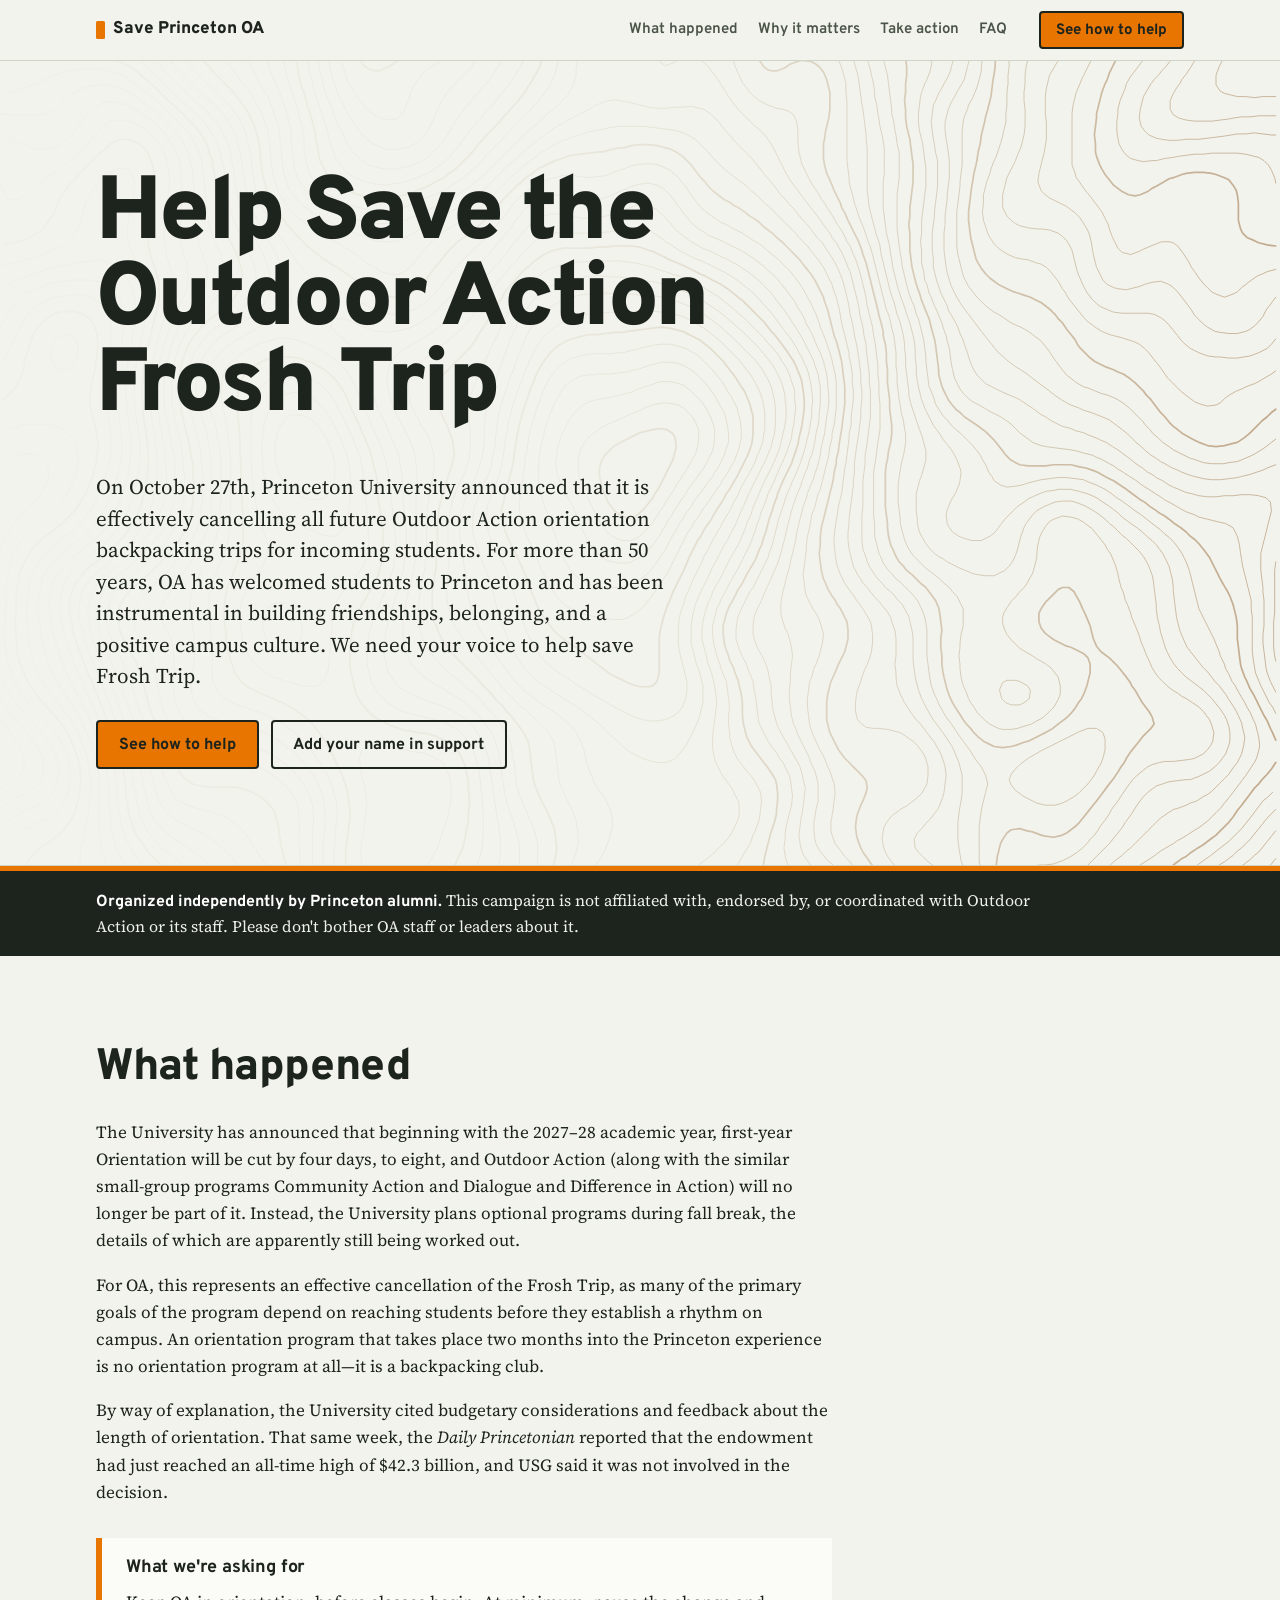
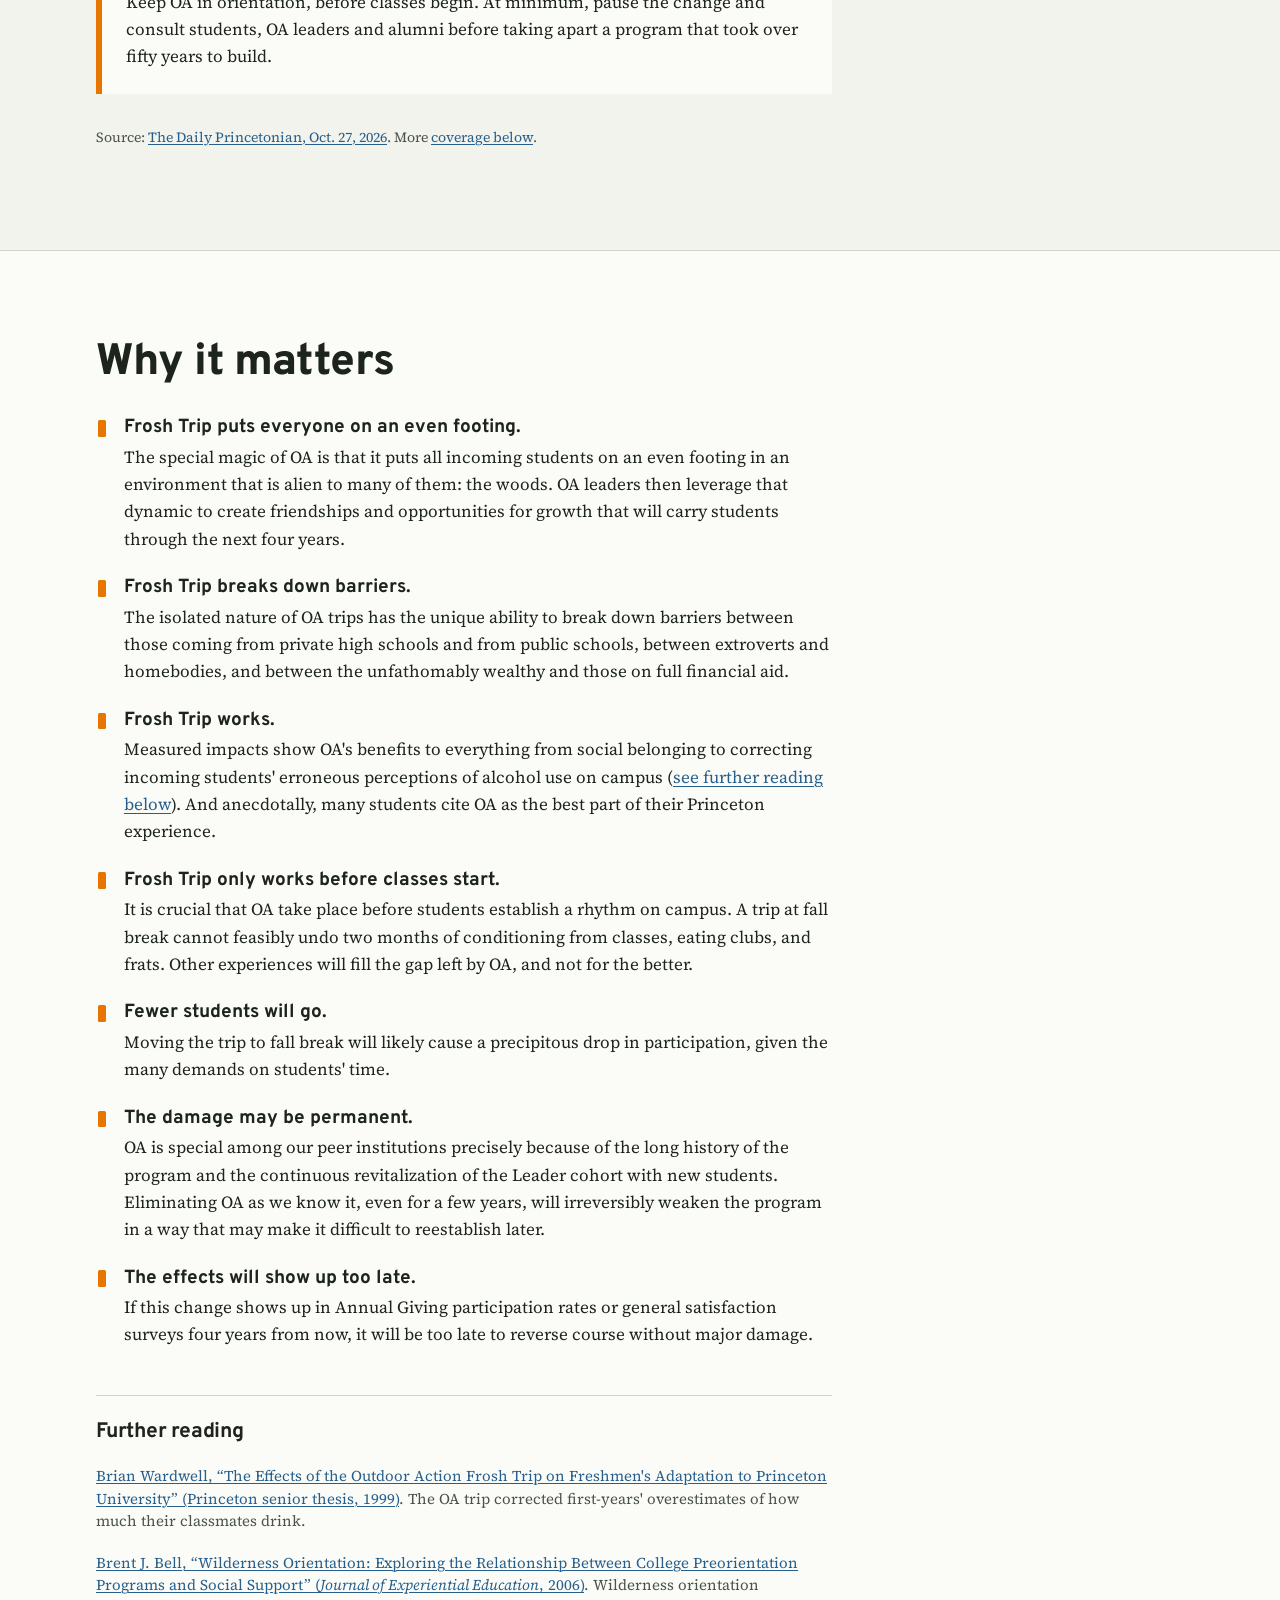
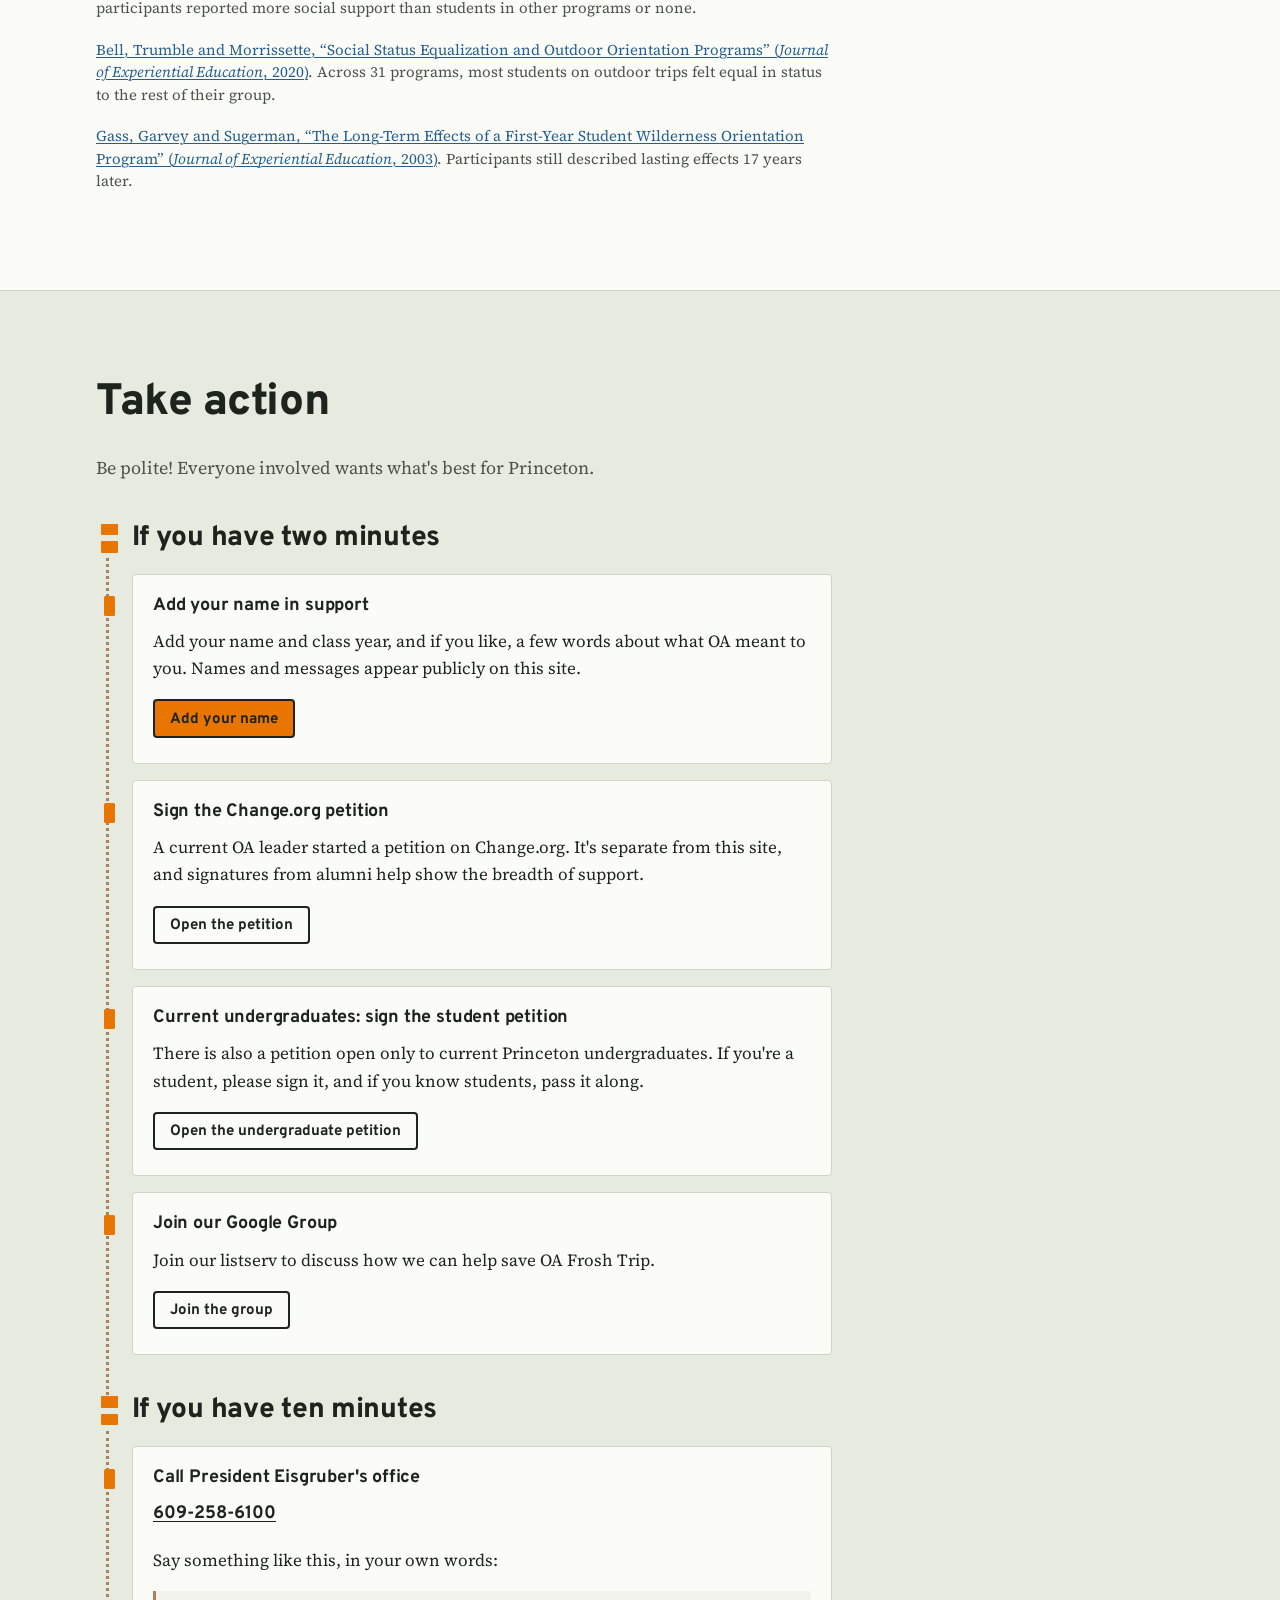
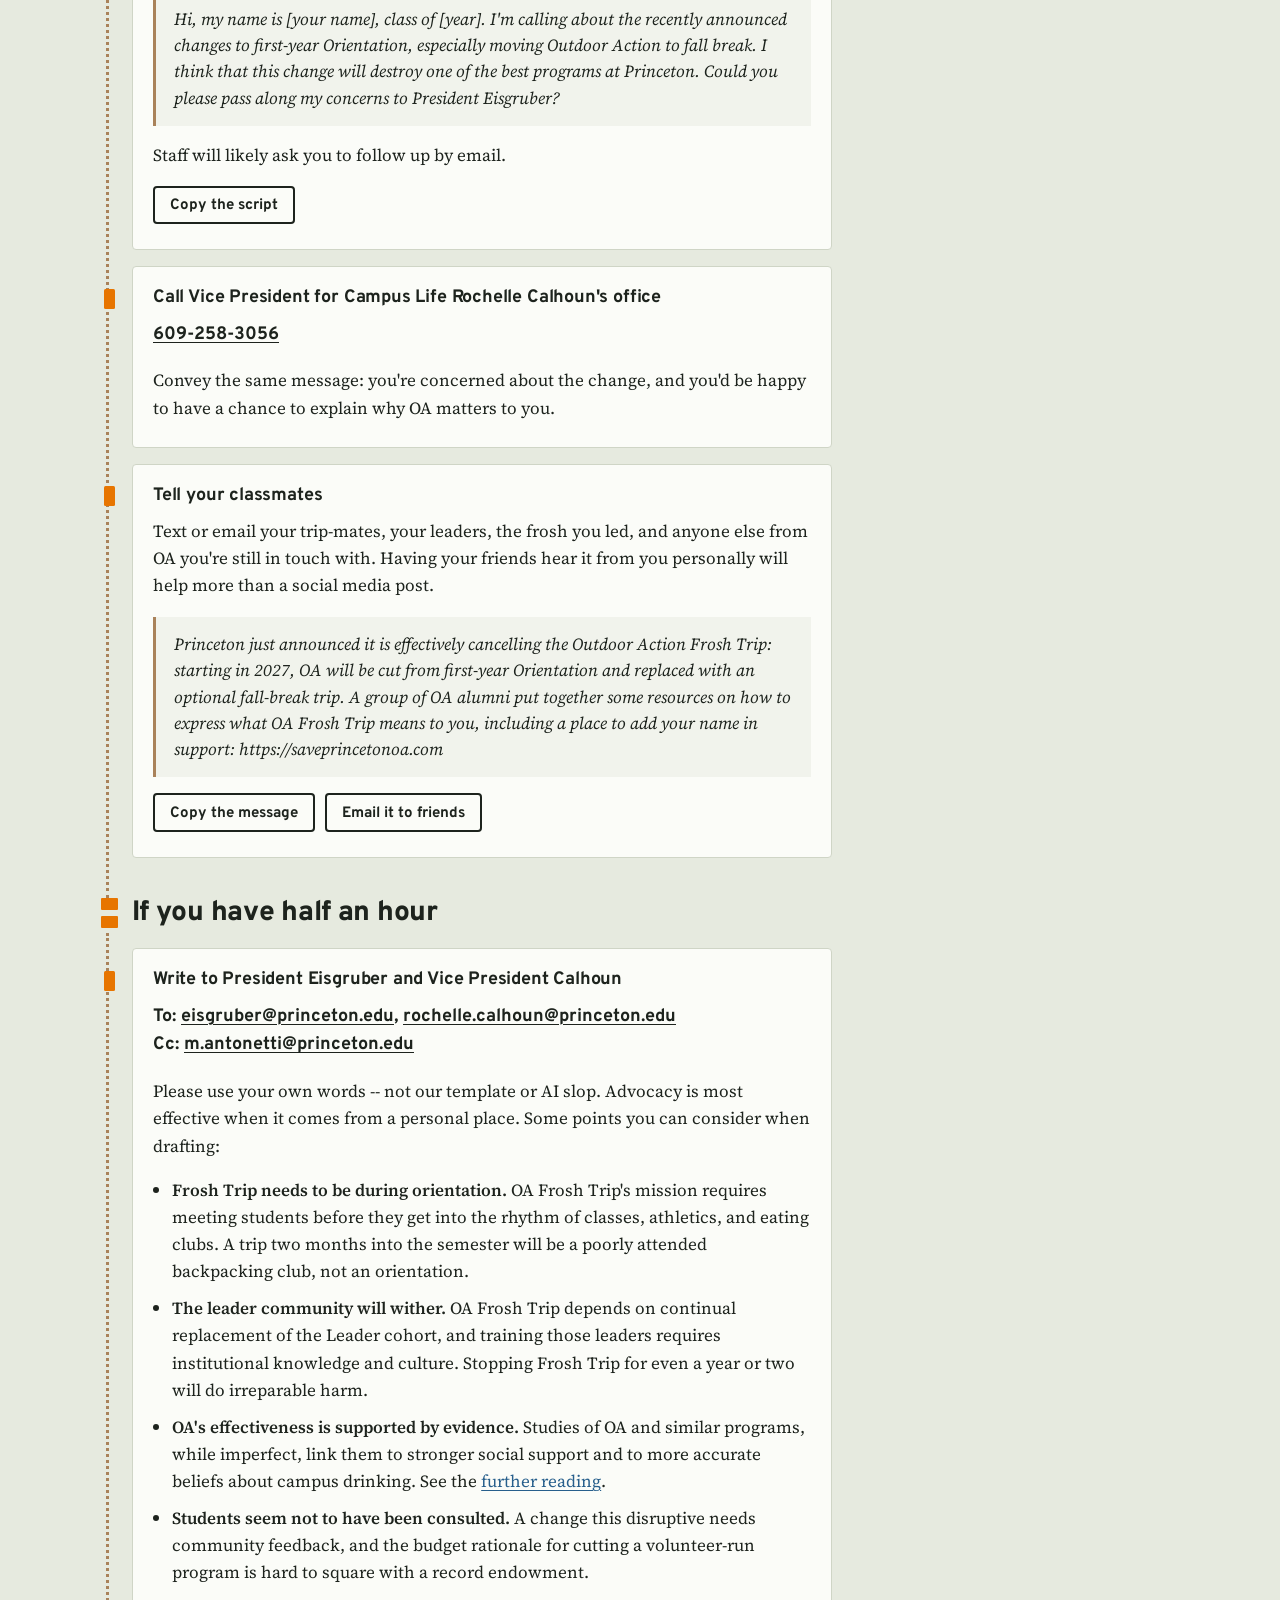
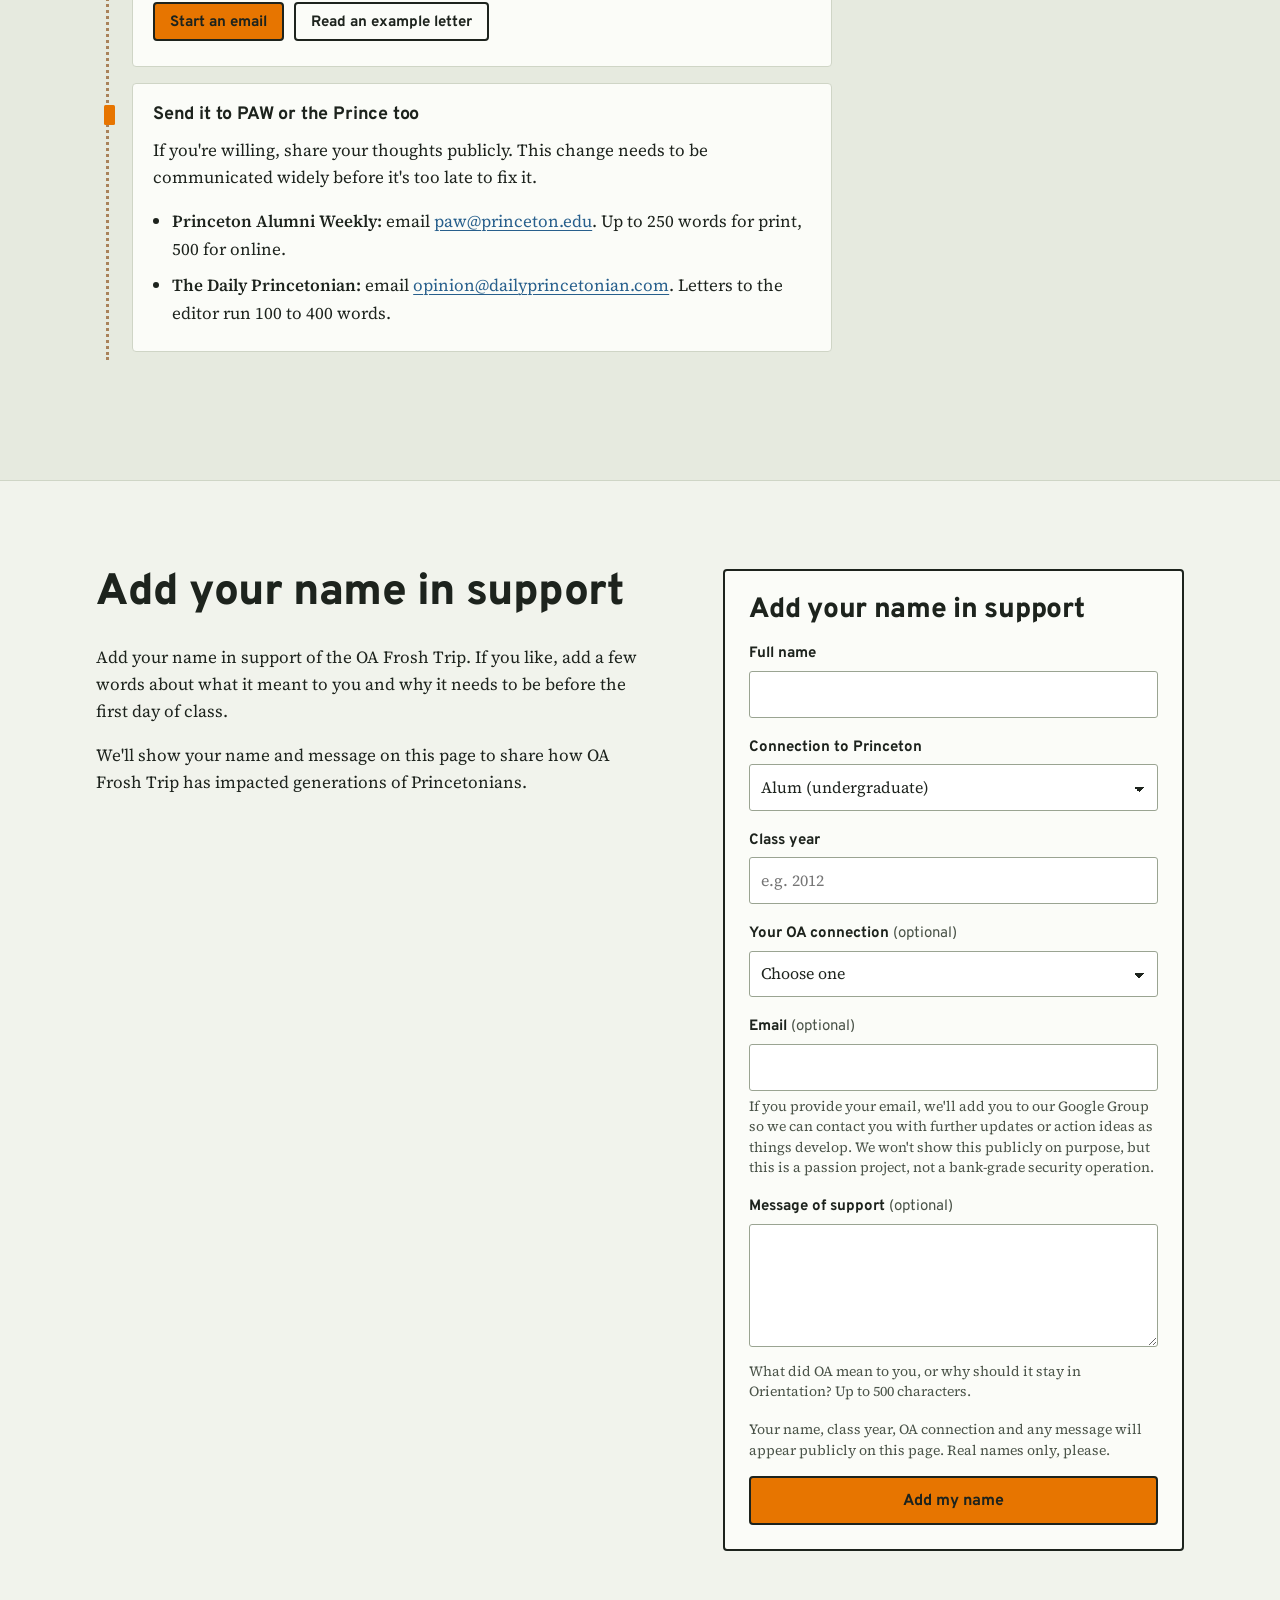
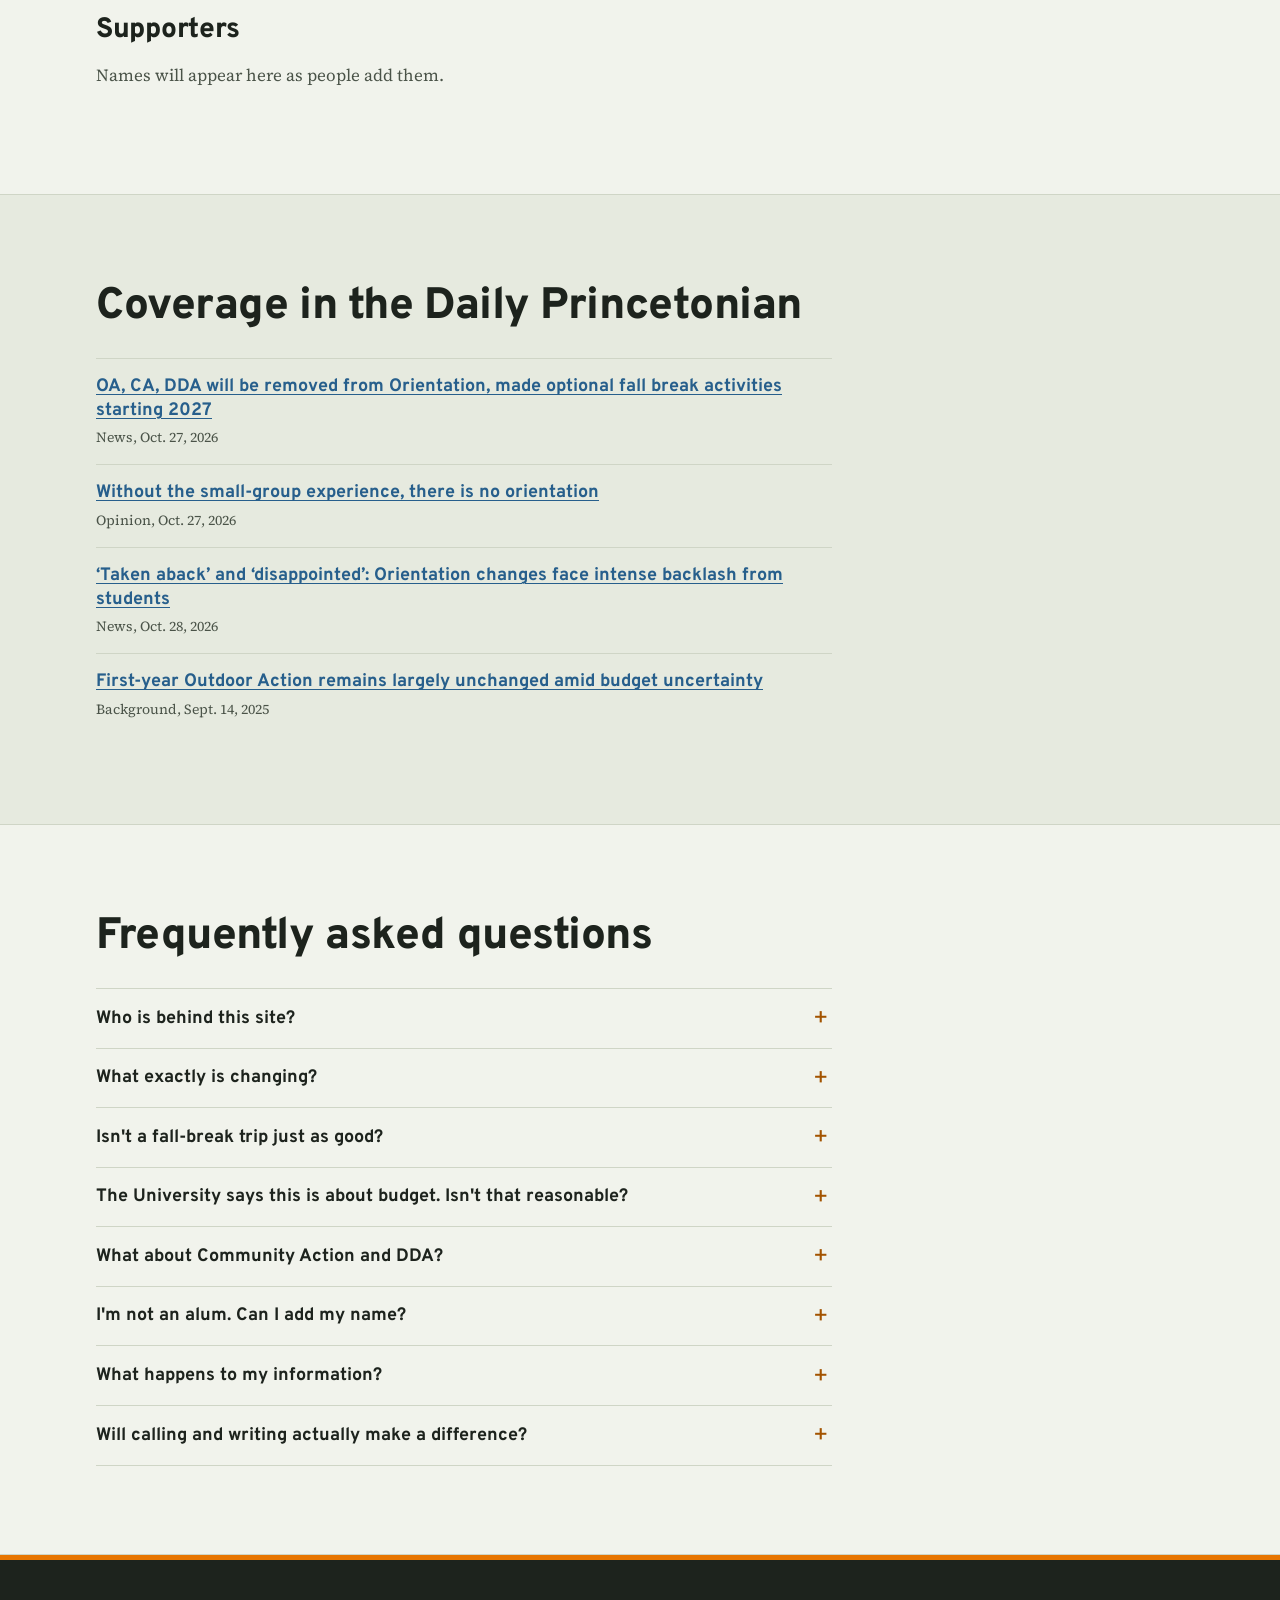
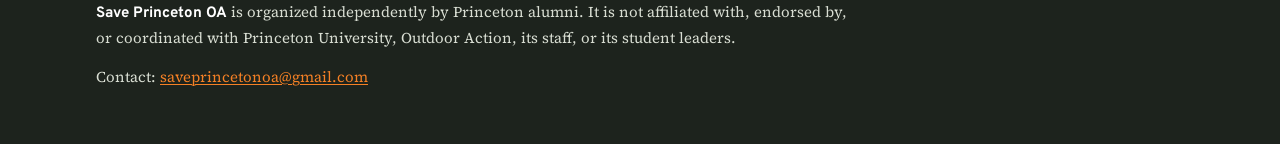
==== commit d972e475: "add example letter and student petition" ====
--- a/index.html
+++ b/index.html
@@ -131,9 +131,15 @@
             </article>
 
             <article class="stop">
-              <h4>Sign the student petition</h4>
+              <h4>Sign the Change.org petition</h4>
               <p>A current OA leader started a petition on Change.org. It's separate from this site, and signatures from alumni help show the breadth of support.</p>
               <p><a class="btn btn-small btn-ghost" data-link="petitionUrl" href="https://c.org/qvktcGtJSr" target="_blank" rel="noopener">Open the petition</a></p>
+            </article>
+
+            <article class="stop">
+              <h4>Current undergraduates: sign the student petition</h4>
+              <p>There is also a petition open only to current Princeton undergraduates. If you're a student, please sign it, and if you know students, pass it along.</p>
+              <p><a class="btn btn-small btn-ghost" href="https://docs.google.com/document/d/1gnPGz_lvu4o8WmqSV-EQWOcQ8QUreckzA4Q_Gd8OiGE/edit?usp=sharing" target="_blank" rel="noopener">Open the undergraduate petition</a></p>
             </article>
 
             <article class="stop">
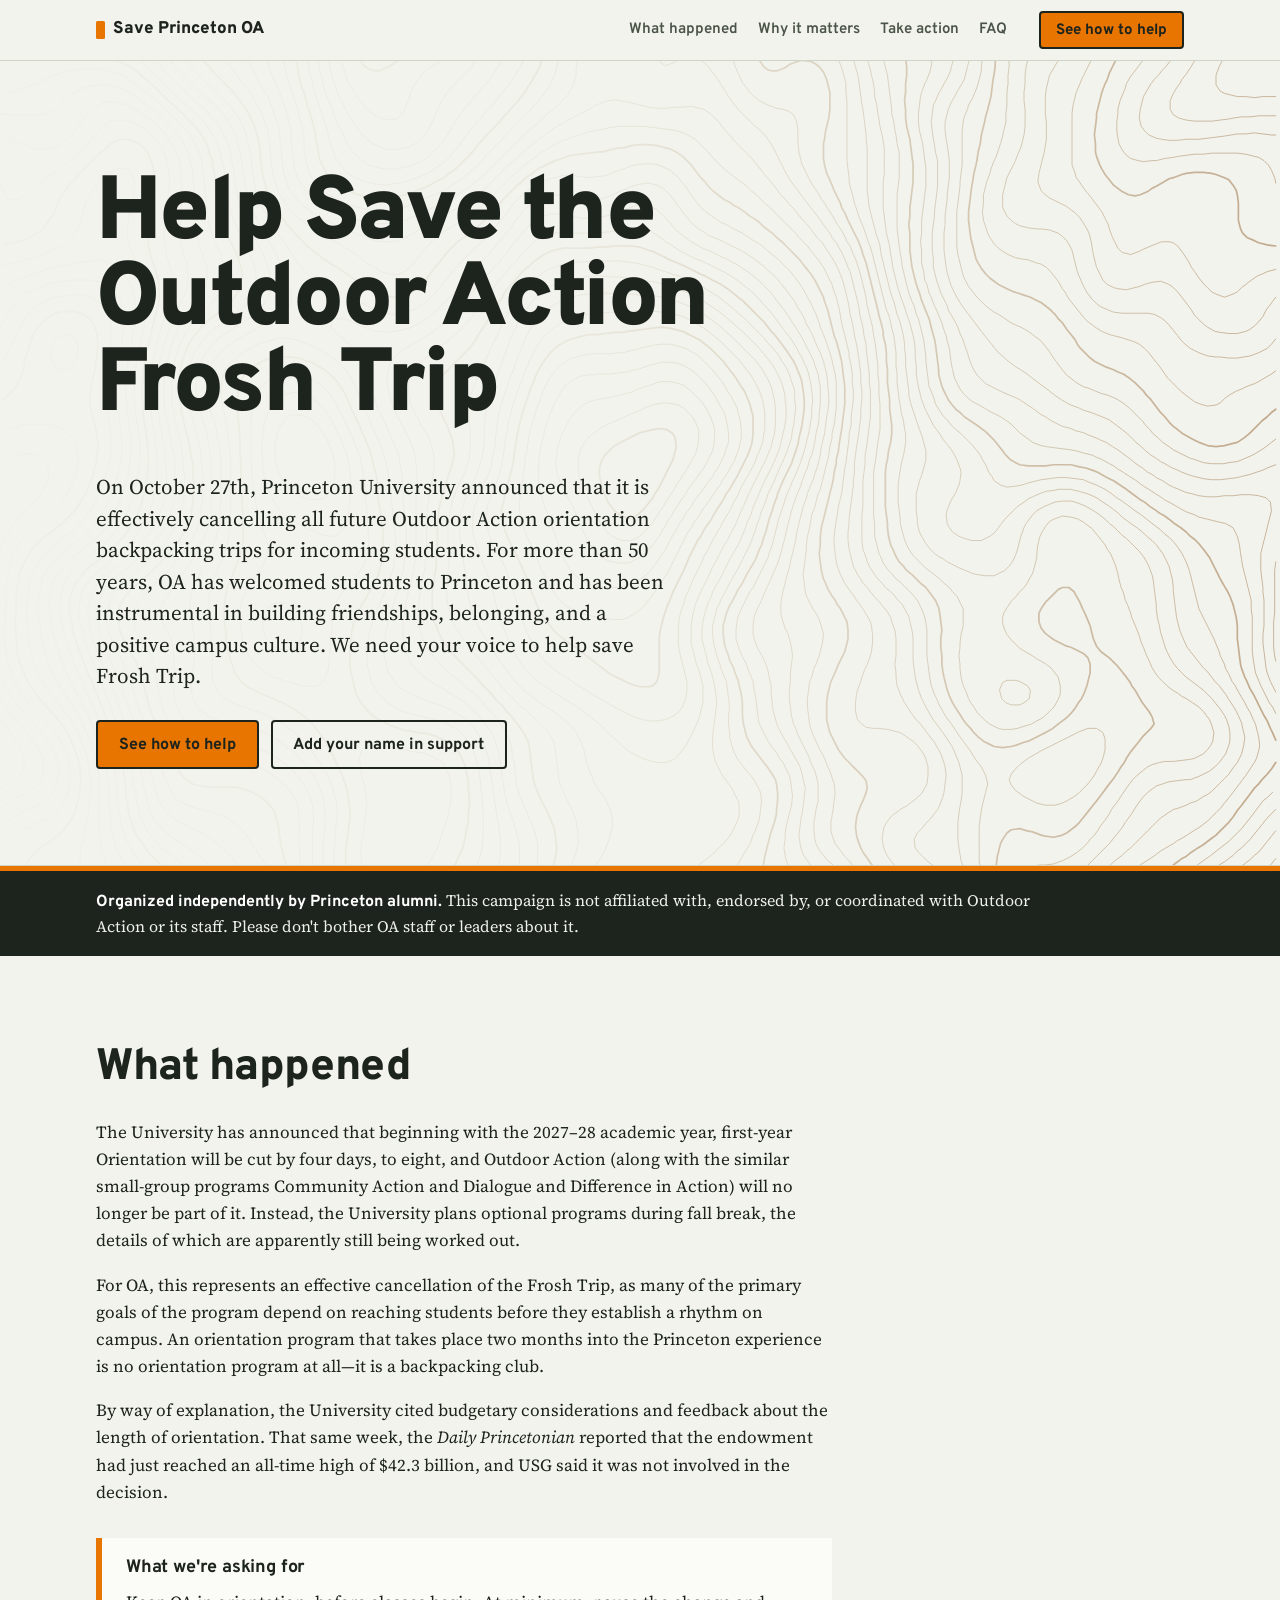
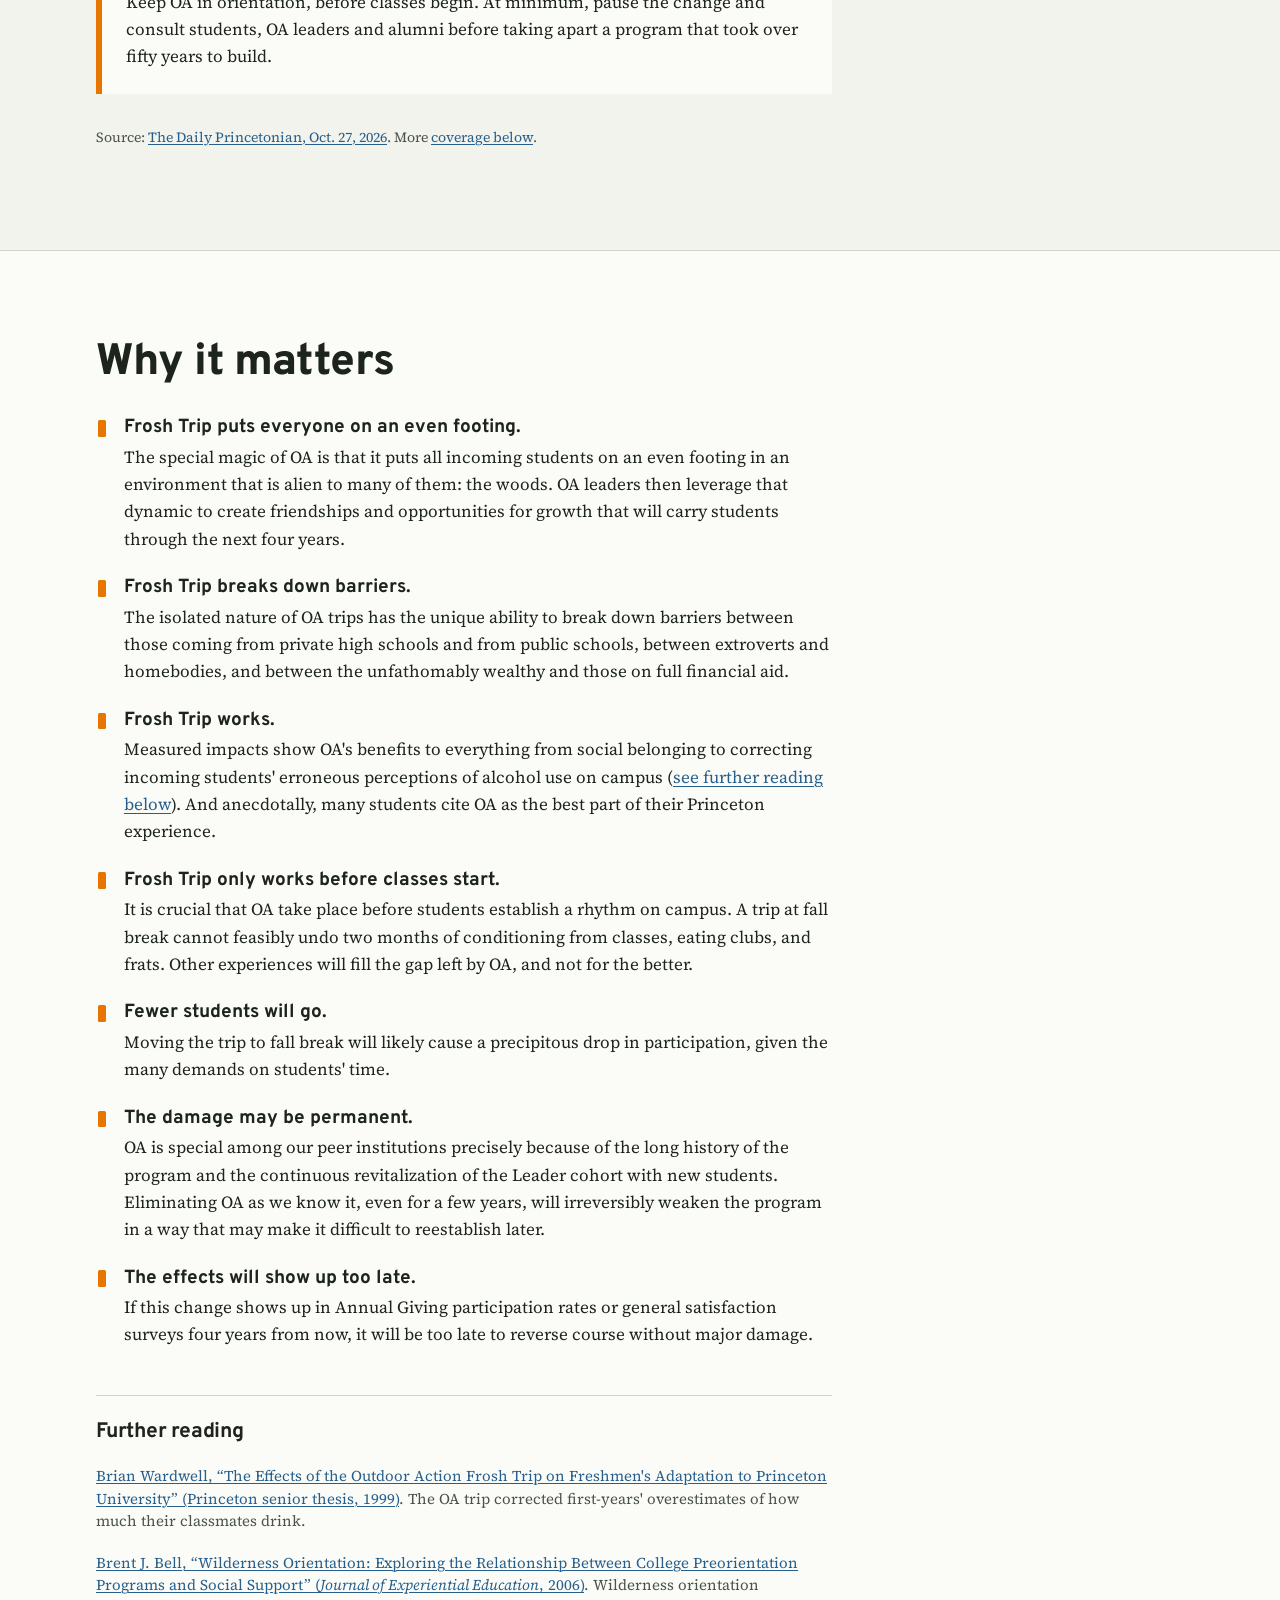
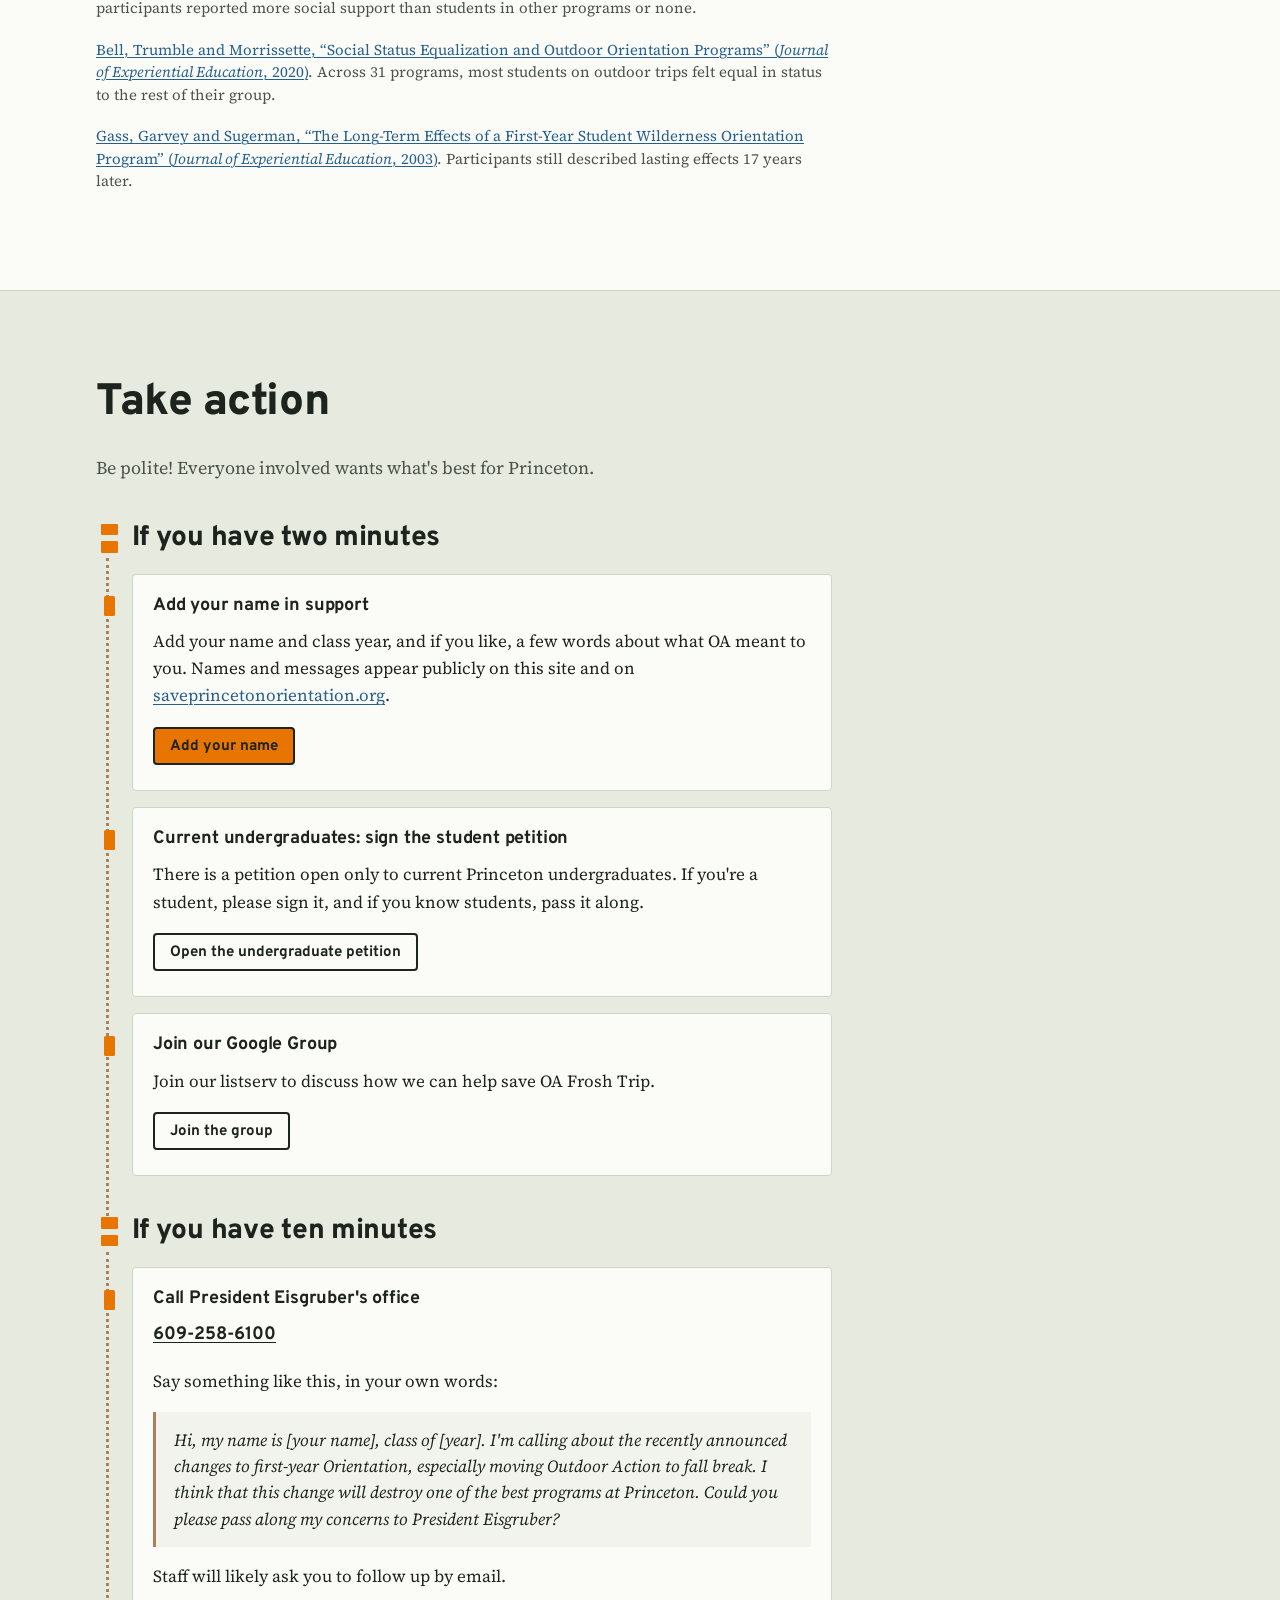
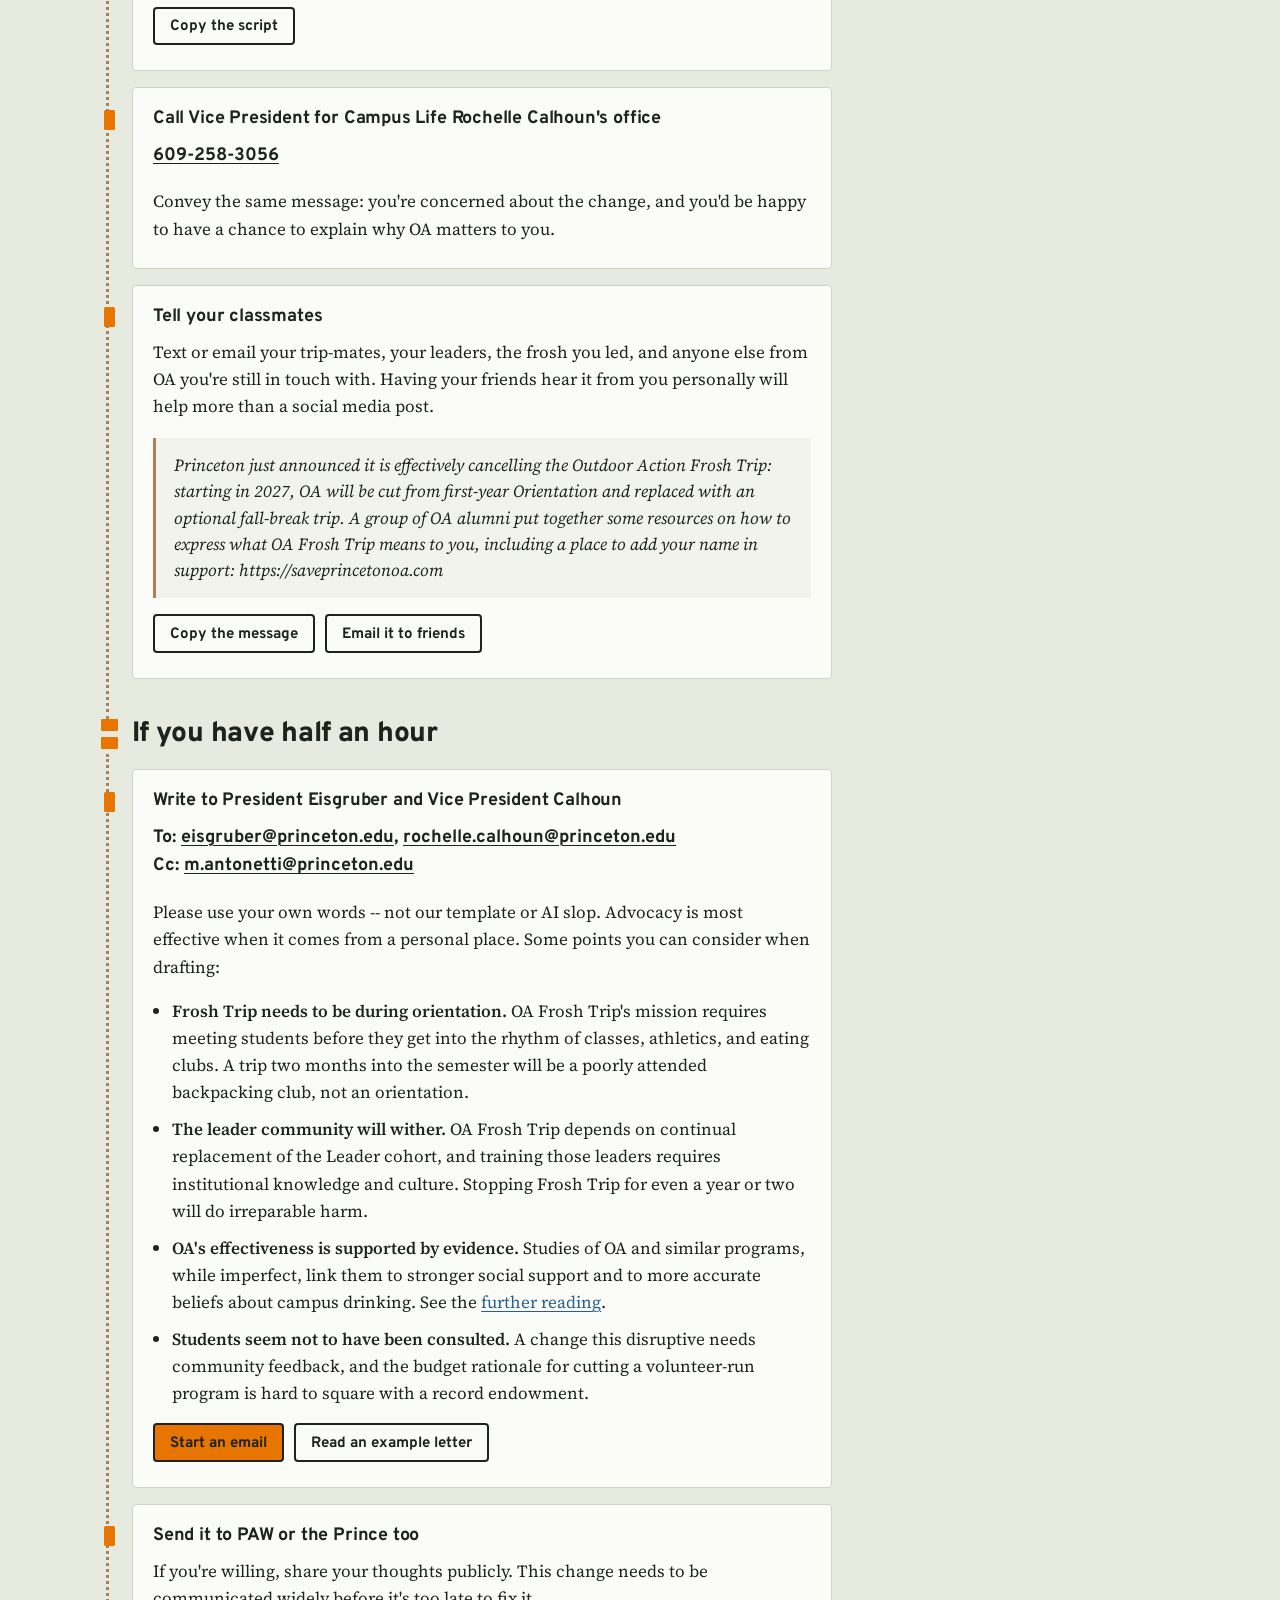
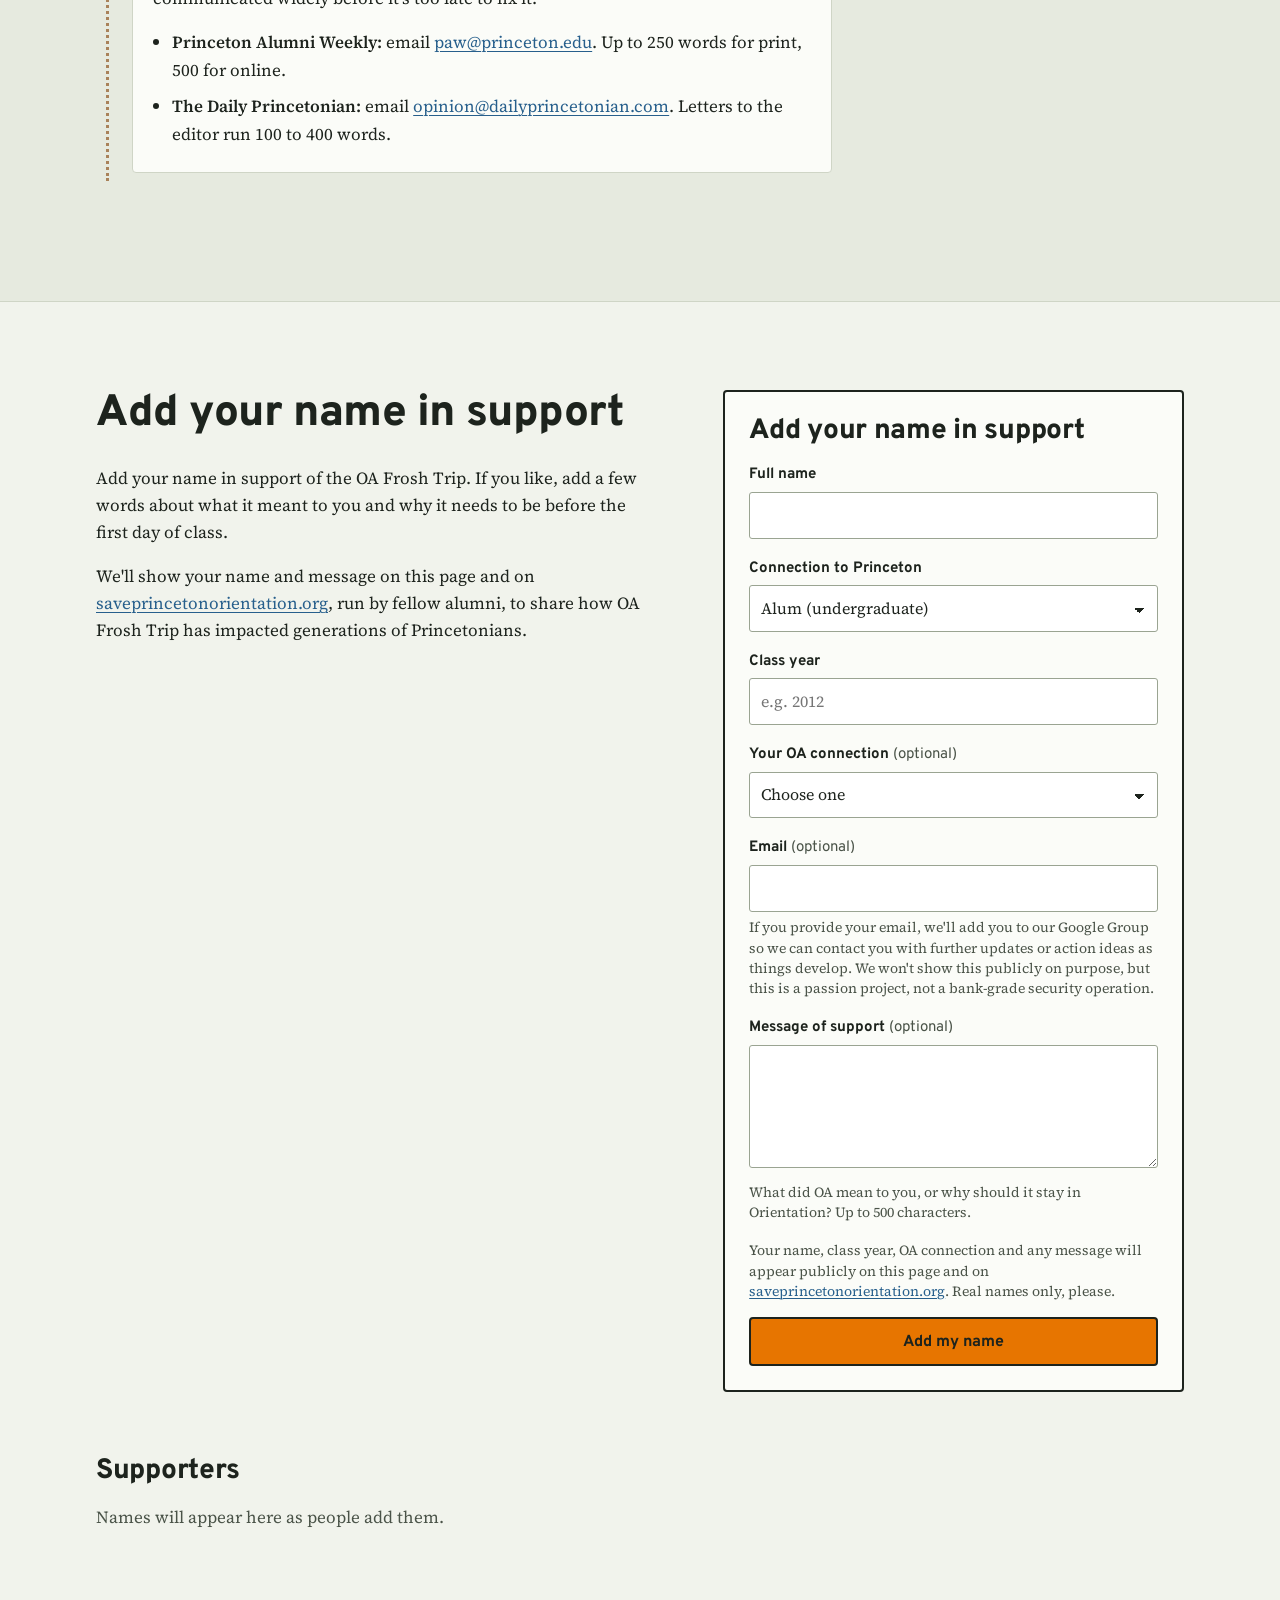
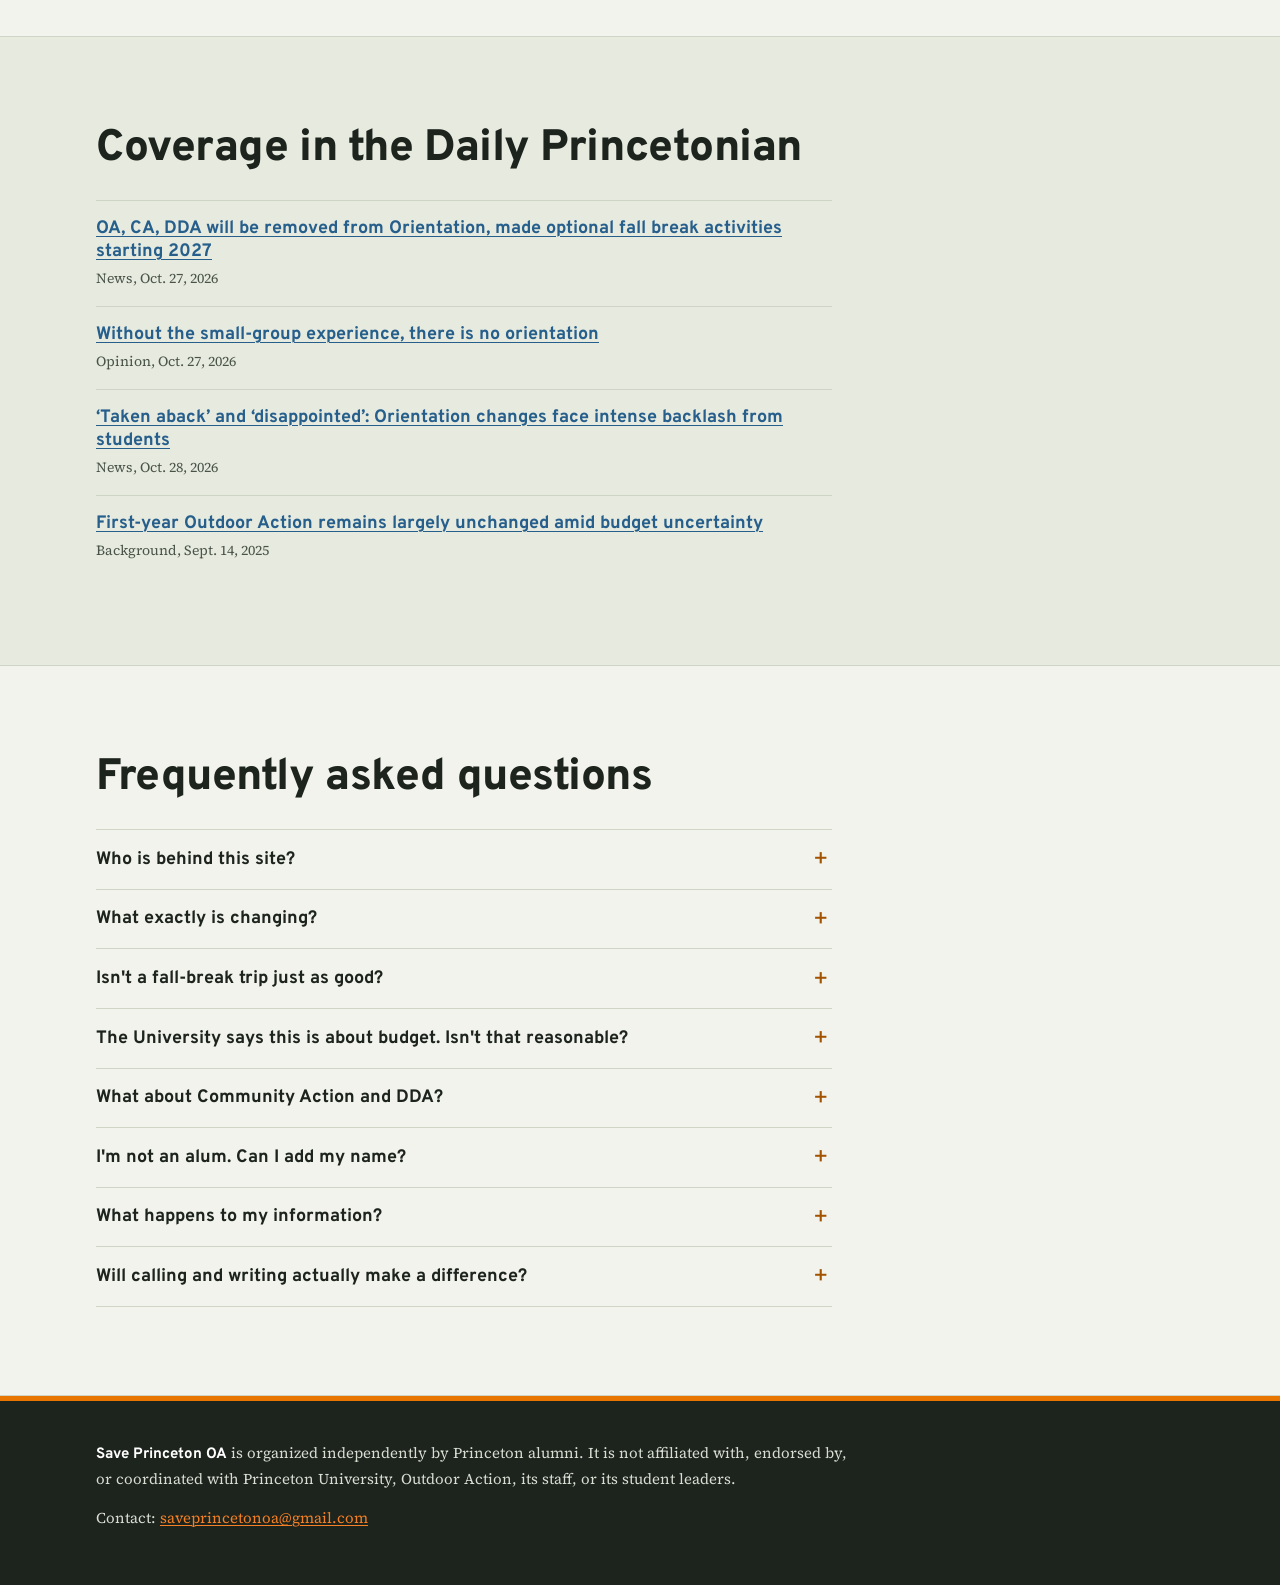
==== commit 1f64133a: "updated to say that we are now sharing messages with saveprincetonorientation.org, and removed the c" ====
--- a/index.html
+++ b/index.html
@@ -126,19 +126,13 @@
 
             <article class="stop">
               <h4>Add your name in support</h4>
-              <p>Add your name and class year, and if you like, a few words about what OA meant to you. Names and messages appear publicly on this site.</p>
+              <p>Add your name and class year, and if you like, a few words about what OA meant to you. Names and messages appear publicly on this site and on <a href="https://saveprincetonorientation.org" target="_blank" rel="noopener">saveprincetonorientation.org</a>.</p>
               <p><a class="btn btn-small" href="#messages">Add your name</a></p>
             </article>
 
             <article class="stop">
-              <h4>Sign the Change.org petition</h4>
-              <p>A current OA leader started a petition on Change.org. It's separate from this site, and signatures from alumni help show the breadth of support.</p>
-              <p><a class="btn btn-small btn-ghost" data-link="petitionUrl" href="https://c.org/qvktcGtJSr" target="_blank" rel="noopener">Open the petition</a></p>
-            </article>
-
-            <article class="stop">
               <h4>Current undergraduates: sign the student petition</h4>
-              <p>There is also a petition open only to current Princeton undergraduates. If you're a student, please sign it, and if you know students, pass it along.</p>
+              <p>There is a petition open only to current Princeton undergraduates. If you're a student, please sign it, and if you know students, pass it along.</p>
               <p><a class="btn btn-small btn-ghost" href="https://docs.google.com/document/d/1gnPGz_lvu4o8WmqSV-EQWOcQ8QUreckzA4Q_Gd8OiGE/edit?usp=sharing" target="_blank" rel="noopener">Open the undergraduate petition</a></p>
             </article>
 
@@ -231,7 +225,7 @@
           <h2>Add your name in support</h2>
           <p>Add your name in support of the OA Frosh Trip. If you like, add a few words about what it meant to you and
           why it needs to be before the first day of class.</p>
-          <p>We'll show your name and message on this page to share how OA Frosh Trip has impacted generations of
+          <p>We'll show your name and message on this page and on <a href="https://saveprincetonorientation.org" target="_blank" rel="noopener">saveprincetonorientation.org</a>, run by fellow alumni, to share how OA Frosh Trip has impacted generations of
           Princetonians.</p>
         </div>
 
@@ -296,7 +290,7 @@
               <input id="f-website" name="website" type="text" tabindex="-1" autocomplete="off">
             </div>
 
-            <p class="hint public-note">Your name, class year, OA connection and any message will appear publicly on this page. Real names only, please.</p>
+            <p class="hint public-note">Your name, class year, OA connection and any message will appear publicly on this page and on <a href="https://saveprincetonorientation.org" target="_blank" rel="noopener">saveprincetonorientation.org</a>. Real names only, please.</p>
             <p class="form-error" role="alert" data-form-error hidden></p>
             <button class="btn btn-block" type="submit" data-submit>Add my name</button>
           </form>
@@ -379,7 +373,7 @@
 
         <details>
           <summary>What happens to my information?</summary>
-          <p>Your name, class year, OA connection, and optional message of support appear publicly on this site. If you provide your email, we use it only to add you to our Google Group. To remove your name, send an email to <a data-contact href="mailto:saveprincetonoa@gmail.com">saveprincetonoa@gmail.com</a>.</p>
+          <p>Your name, class year, OA connection, and optional message of support appear publicly on this site and on <a href="https://saveprincetonorientation.org" target="_blank" rel="noopener">saveprincetonorientation.org</a>, which is run by fellow alumni working to save Orientation. If you provide your email, we use it only to add you to our Google Group. To remove your name, send an email to <a data-contact href="mailto:saveprincetonoa@gmail.com">saveprincetonoa@gmail.com</a>.</p>
         </details>
 
         <details>
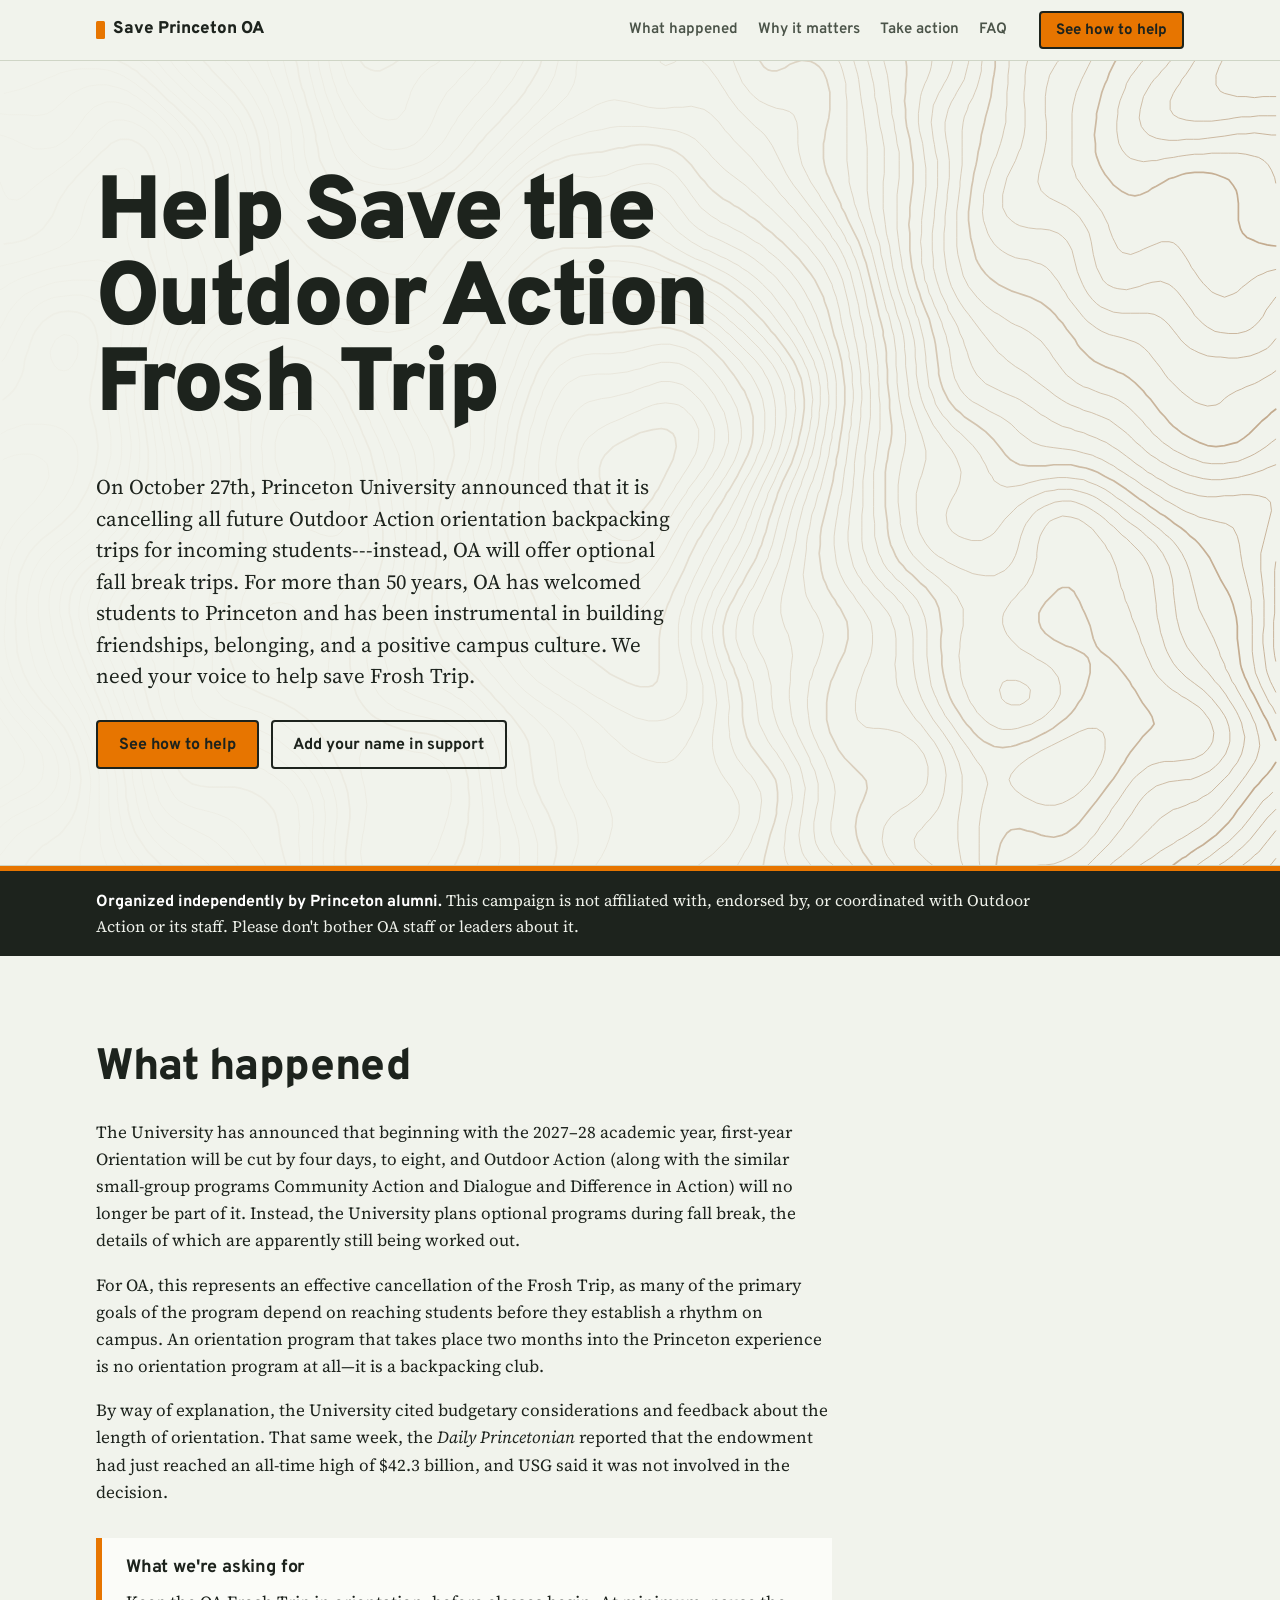
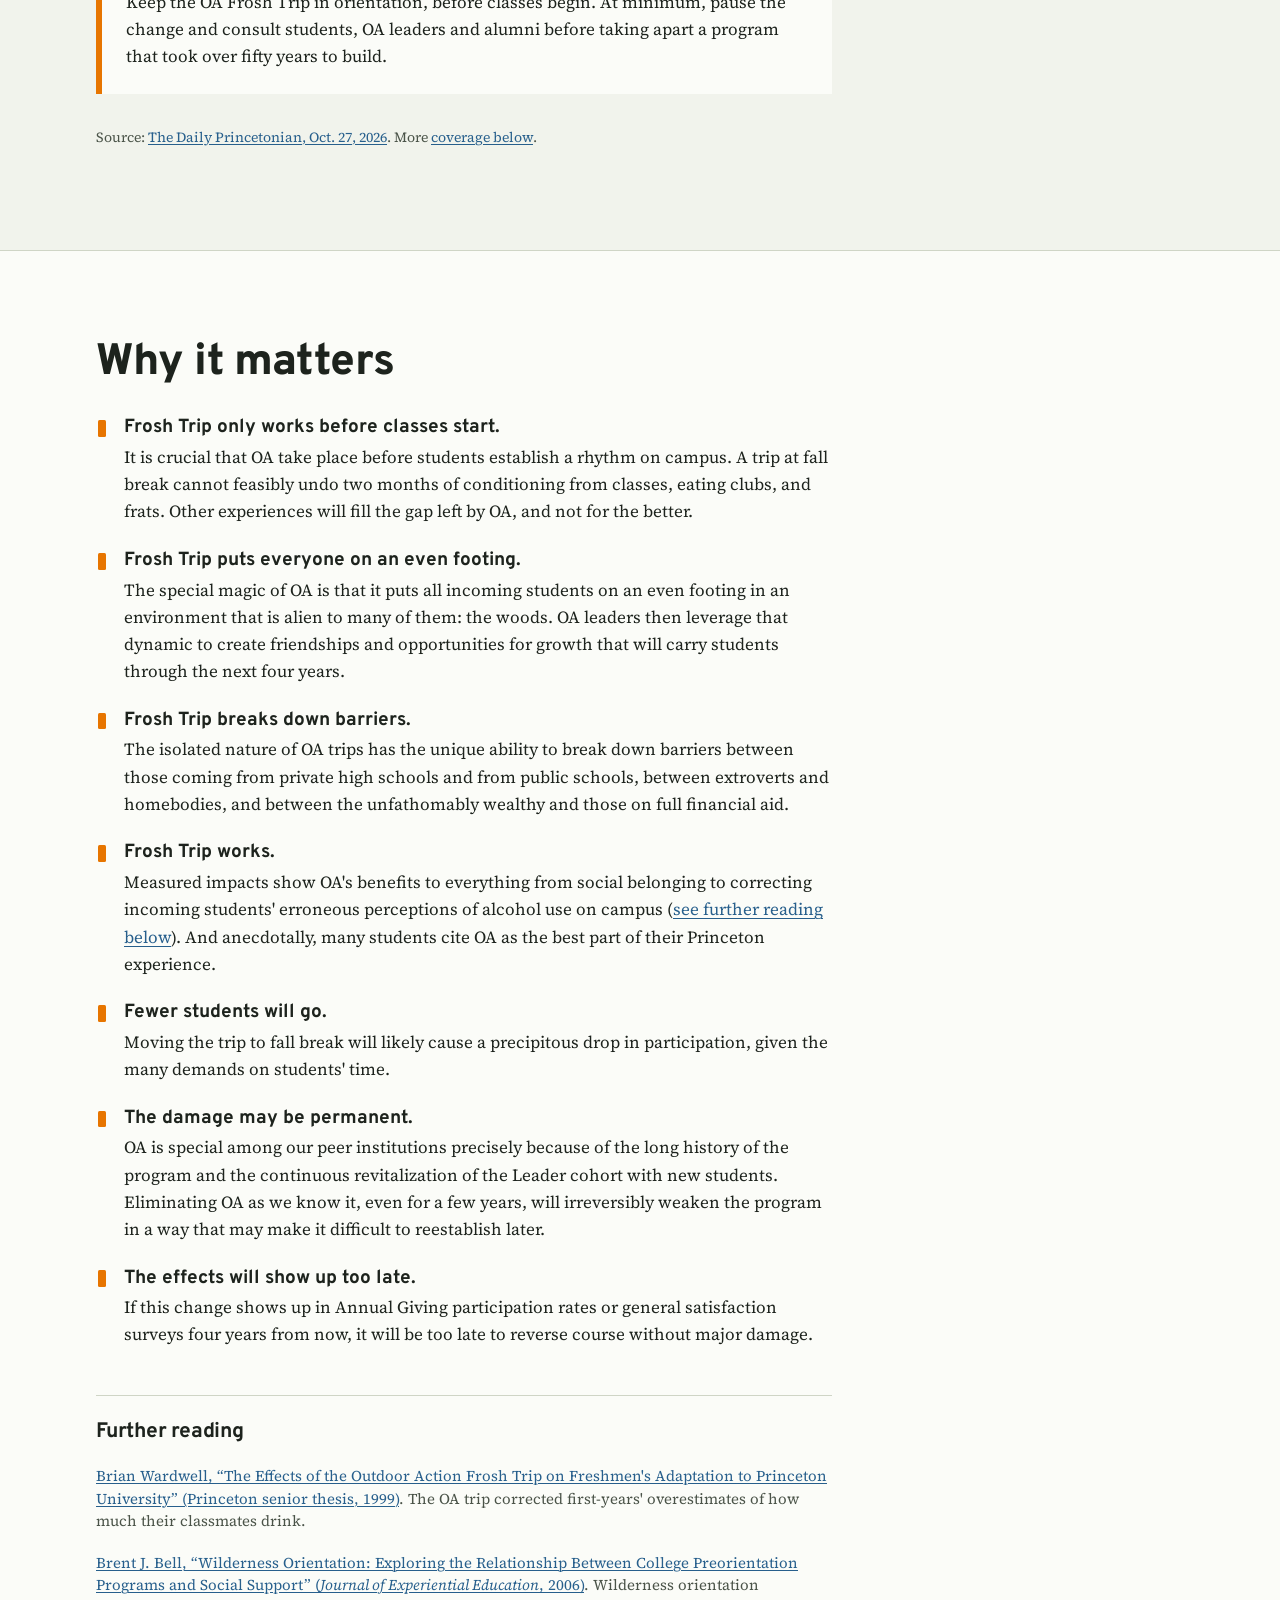
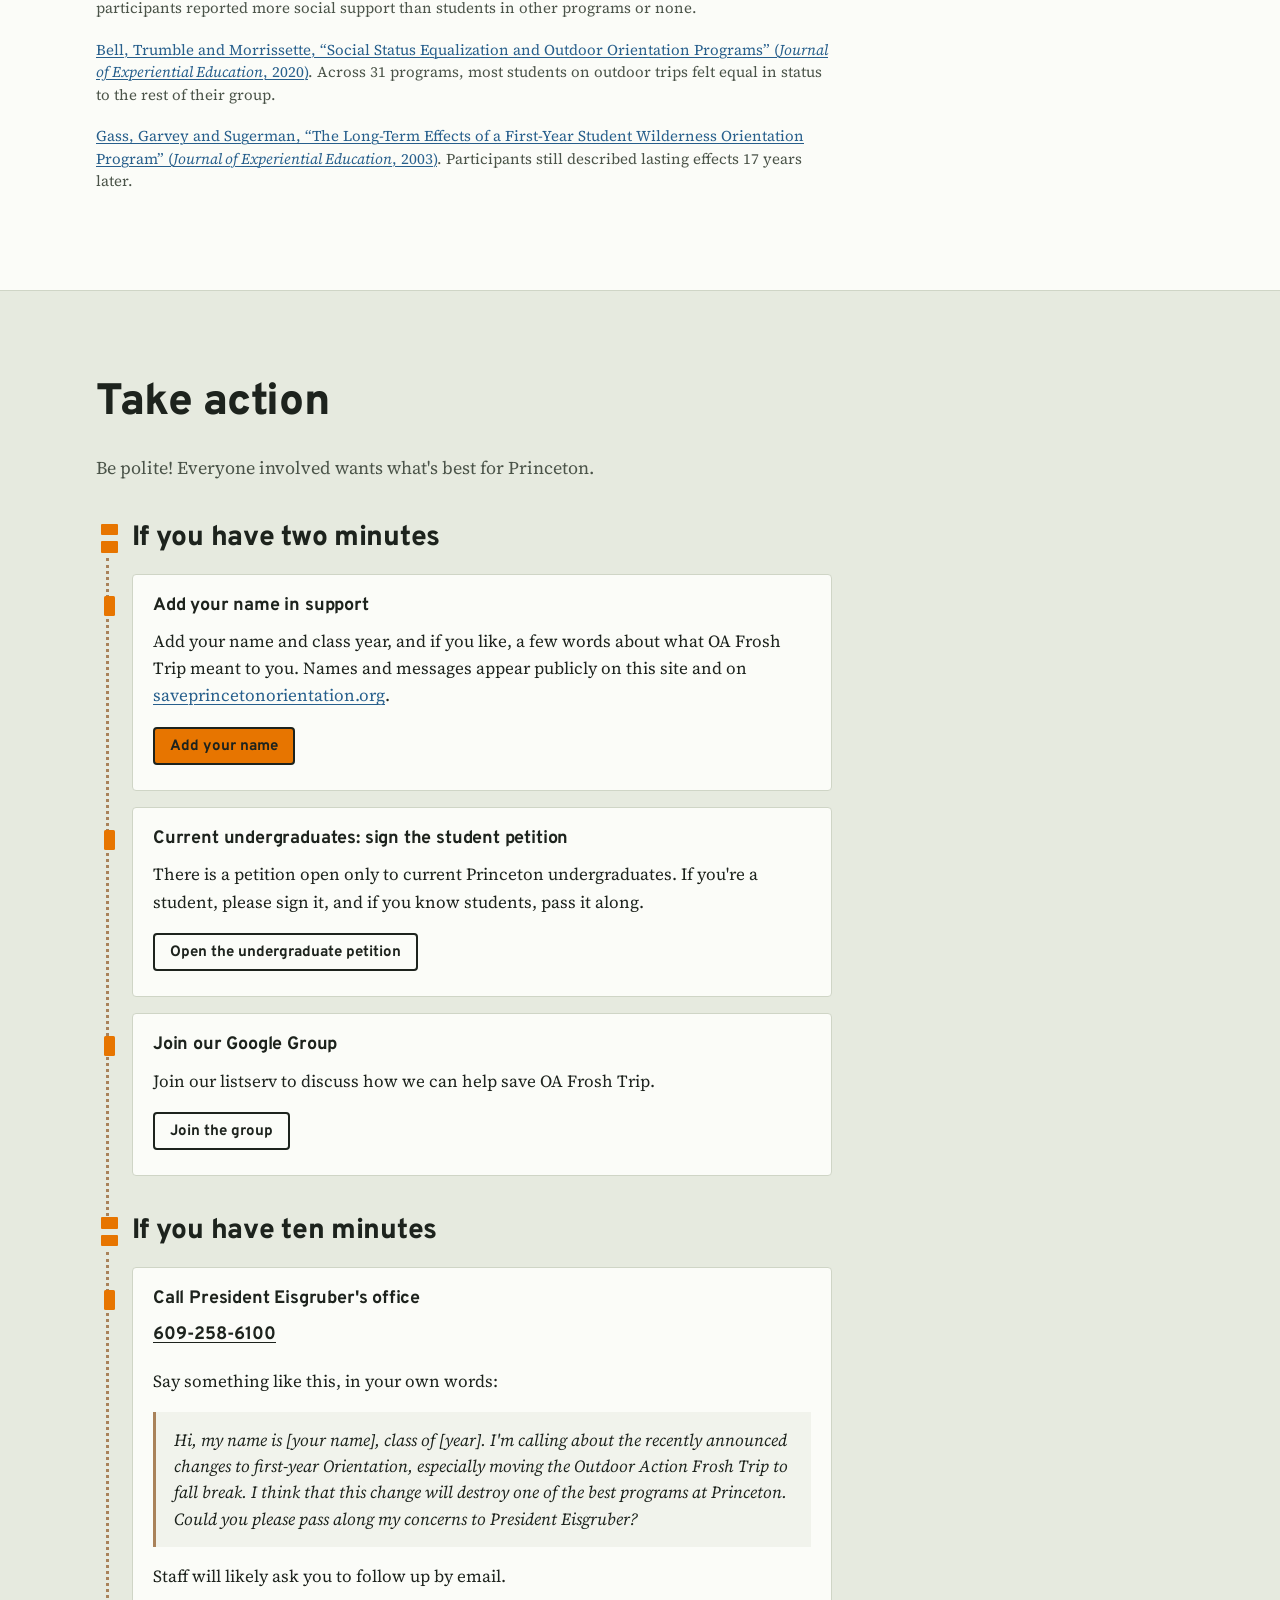
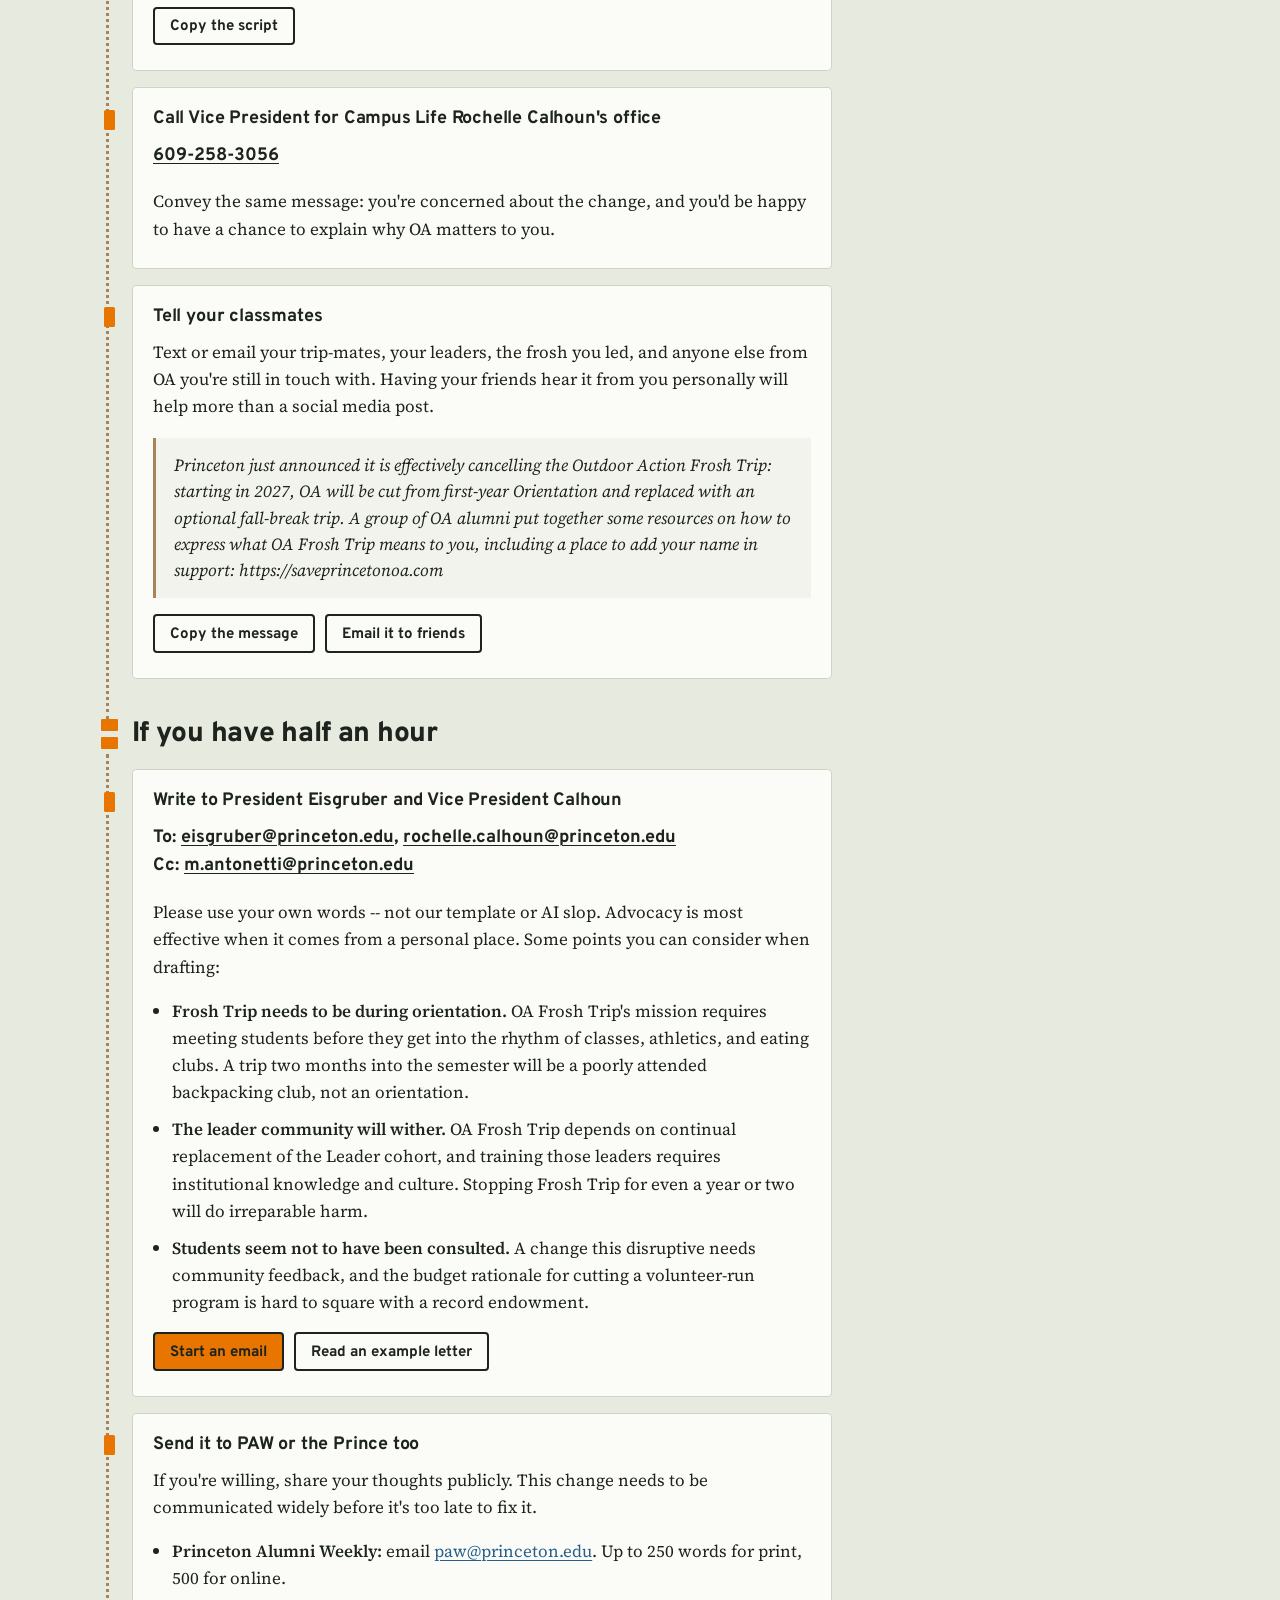
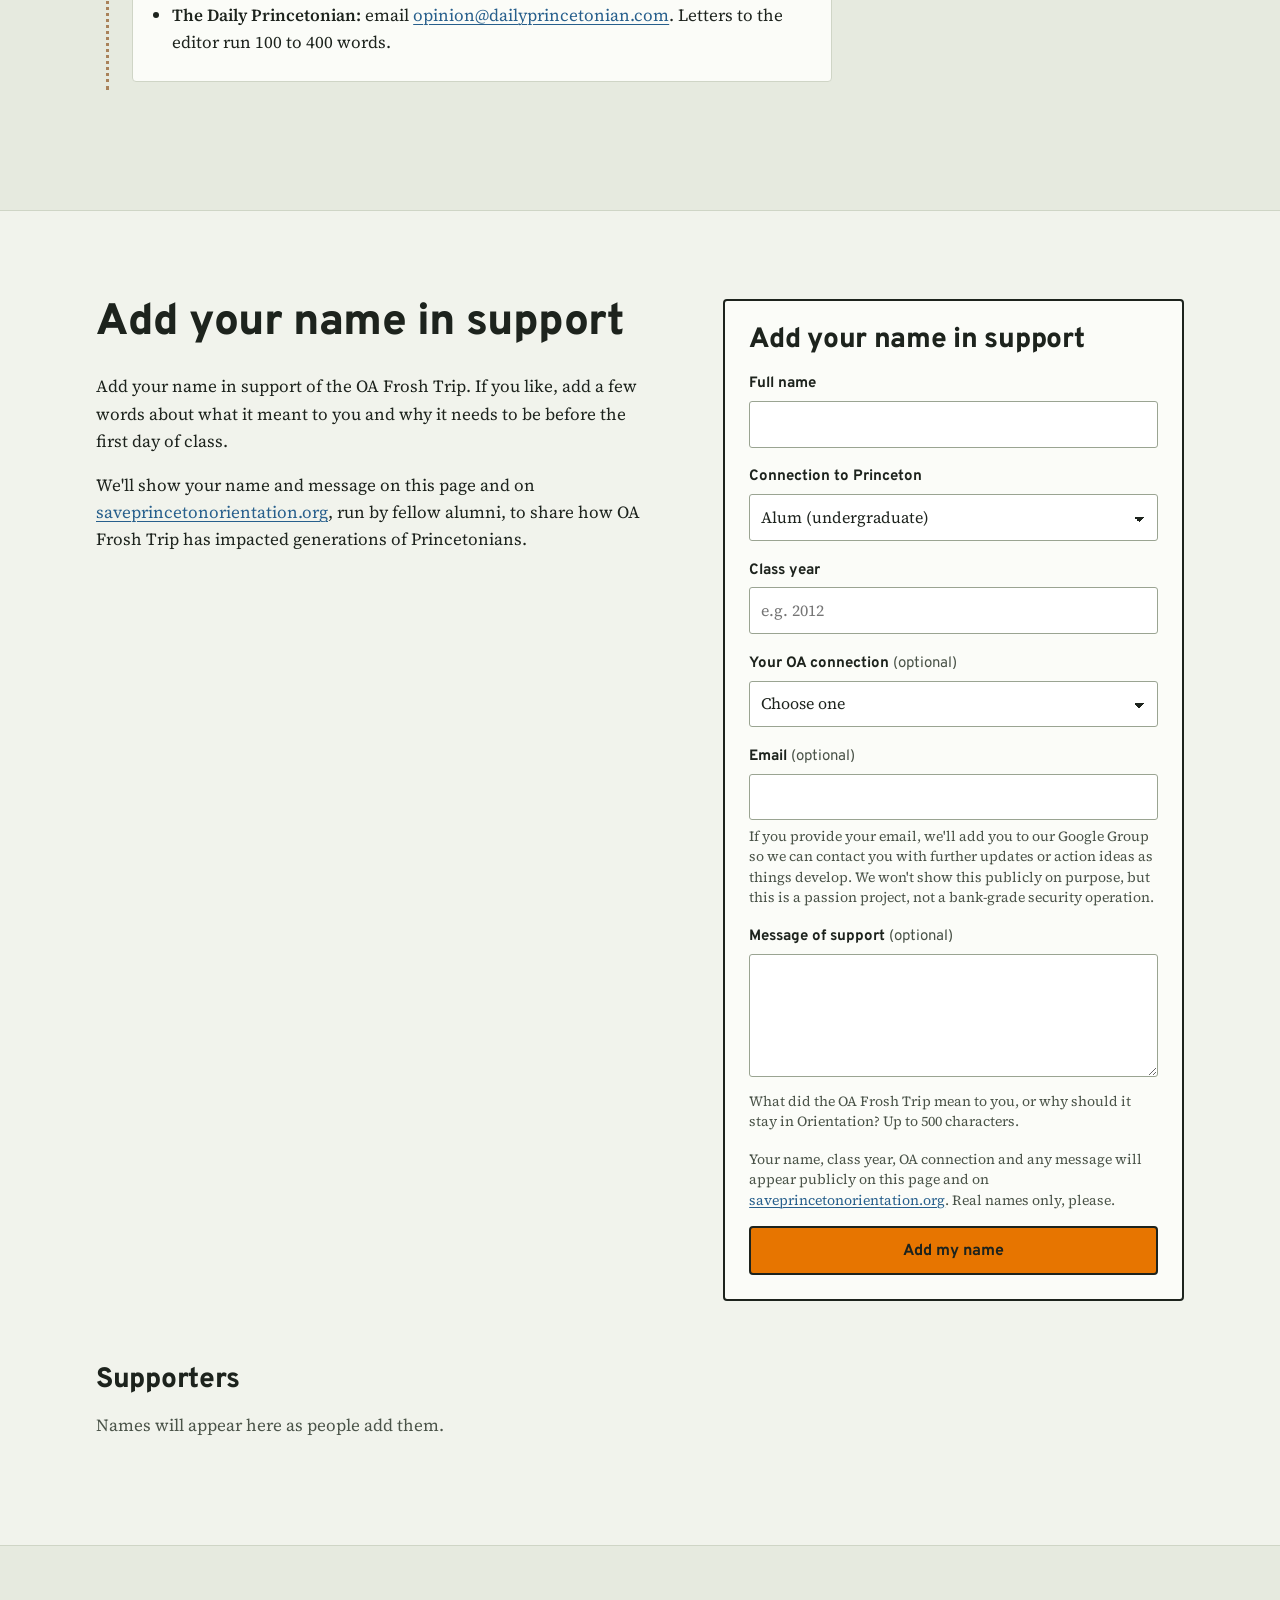
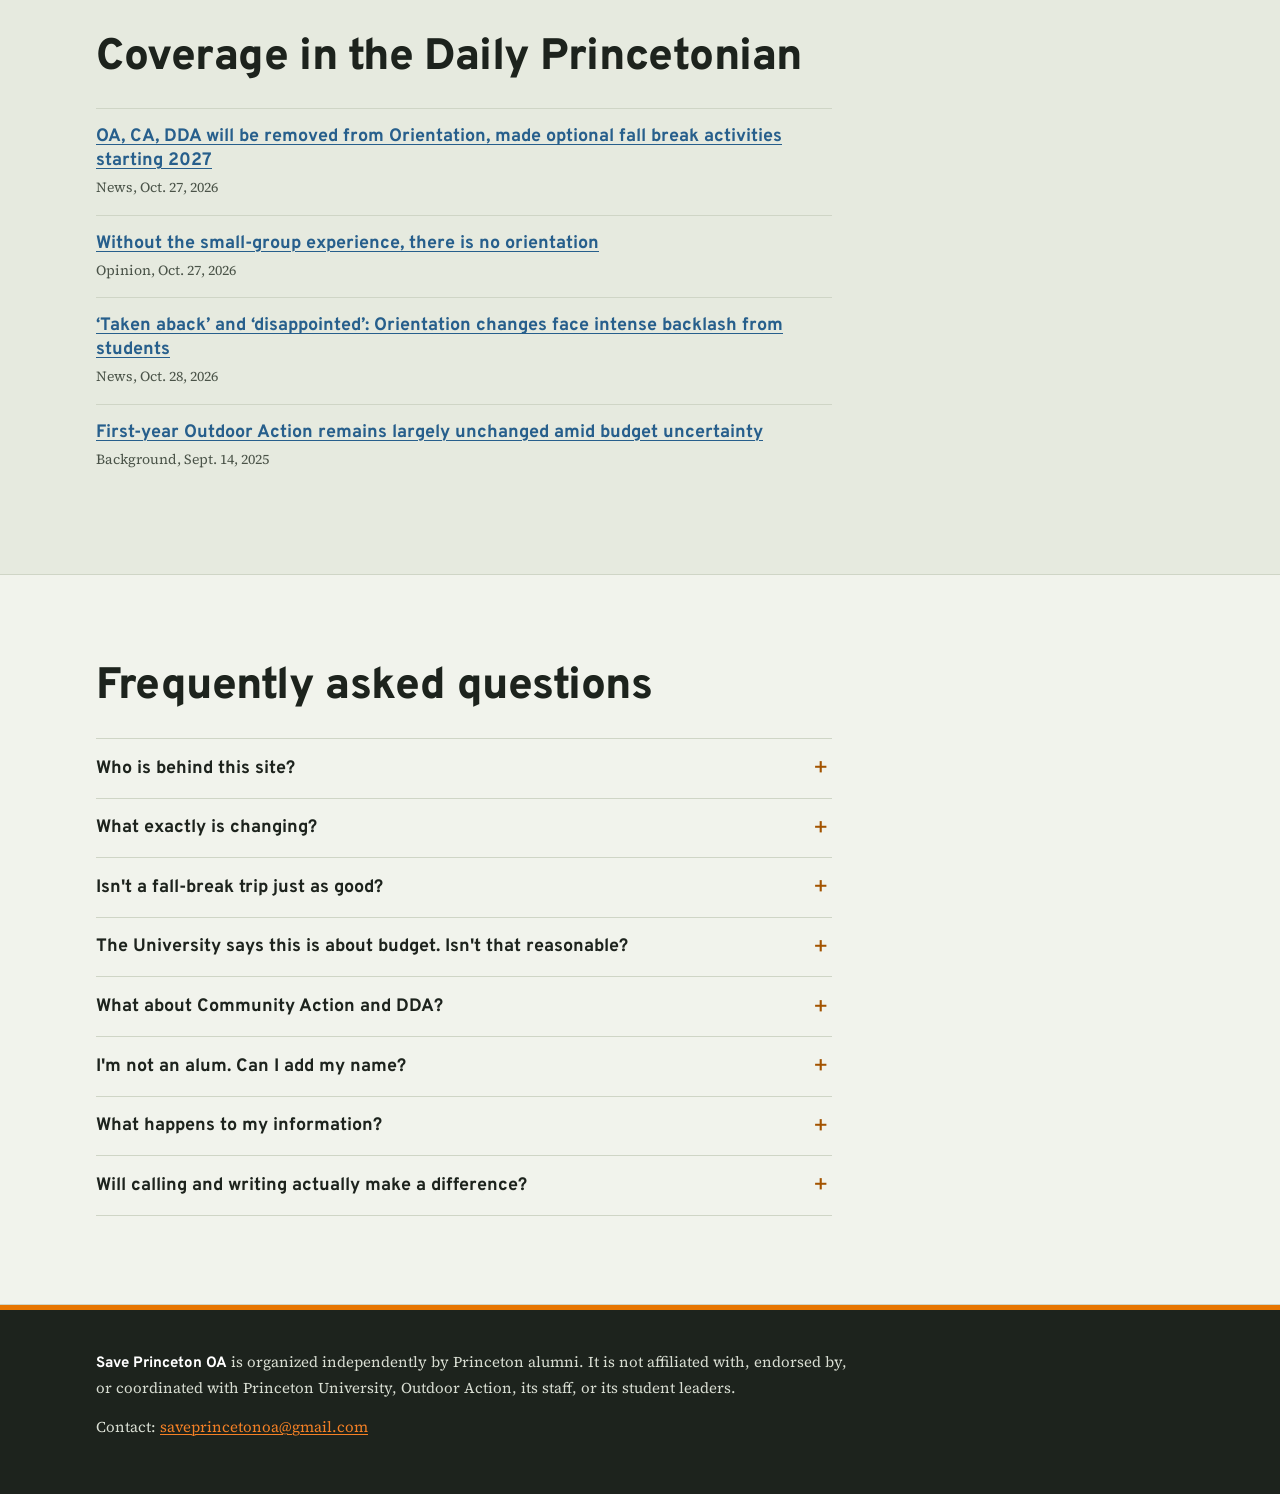
==== commit 52bf72f9: "wording changes" ====
--- a/index.html
+++ b/index.html
@@ -45,8 +45,8 @@
     <section class="hero" id="top">
       <div class="wrap hero-inner">
         <h1>Help Save the Outdoor Action Frosh Trip</h1>
-        <p class="lede">On October 27th, Princeton University announced that it is effectively cancelling all future Outdoor Action
-        orientation backpacking trips for incoming students. For more than 50 years, OA has welcomed students to Princeton and has been instrumental in building friendships, belonging, and a positive campus culture. We need your voice to help save Frosh Trip.</p>
+        <p class="lede">On October 27th, Princeton University announced that it is cancelling all future Outdoor Action
+        orientation backpacking trips for incoming students---instead, OA will offer optional fall break trips. For more than 50 years, OA has welcomed students to Princeton and has been instrumental in building friendships, belonging, and a positive campus culture. We need your voice to help save Frosh Trip.</p>
         <div class="hero-actions">
           <a class="btn" href="#act">See how to help</a>
           <a class="btn btn-ghost" href="#messages">Add your name in support</a>
@@ -77,7 +77,7 @@
         all-time high of $42.3 billion, and USG said it was not involved in the decision.</p>
         <div class="ask">
           <h3>What we're asking for</h3>
-          <p>Keep OA in orientation, before classes begin. At minimum, pause the change and consult students, OA leaders
+          <p>Keep the OA Frosh Trip in orientation, before classes begin. At minimum, pause the change and consult students, OA leaders
           and alumni before taking apart a program that took over fifty years to build.</p>
         </div>
         <p class="source-note">Source: <a href="https://www.dailyprincetonian.com/article/2026/10/princeton-news-stlife-outdoor-action-removed-orientation-community-action-dda-changes-programming">The Daily Princetonian, Oct. 27, 2026</a>. More <a href="#coverage">coverage below</a>.</p>
@@ -88,15 +88,15 @@
       <div class="wrap narrow">
         <h2>Why it matters</h2>
         <ul class="why-list">
+          <li><strong>Frosh Trip only works before classes start.</strong> It is crucial that OA take place before students establish a
+          rhythm on campus. A trip at fall break cannot feasibly undo two months of conditioning from classes, eating
+          clubs, and frats. Other experiences will fill the gap left by OA, and not for the better.</li>
           <li><strong>Frosh Trip puts everyone on an even footing.</strong> The special magic of OA is that it puts all incoming students on an even footing in an environment that is alien to many of them: the woods. OA leaders then leverage that dynamic to create friendships and opportunities for growth that will carry students through the next four years.</li>
           <li><strong>Frosh Trip breaks down barriers.</strong> The isolated nature of OA trips has the unique ability to break down barriers between those coming from private high schools and from public schools, between extroverts and homebodies, and between the unfathomably wealthy and those on full financial aid.</li>
           <li><strong>Frosh Trip works.</strong> Measured impacts show OA's benefits to everything from social belonging
           to correcting incoming students' erroneous perceptions of alcohol use on campus (<a
           href="#further-reading">see further reading below</a>). And anecdotally, many students cite OA as the best
           part of their Princeton experience. </li>
-          <li><strong>Frosh Trip only works before classes start.</strong> It is crucial that OA take place before students establish a
-          rhythm on campus. A trip at fall break cannot feasibly undo two months of conditioning from classes, eating
-          clubs, and frats. Other experiences will fill the gap left by OA, and not for the better.</li>
           <li><strong>Fewer students will go.</strong> Moving the trip to fall break will likely cause a precipitous drop in participation, given the many demands on students' time.</li>
           <li><strong>The damage may be permanent.</strong> OA is special among our peer institutions precisely because of the long history of the program and the continuous revitalization of the Leader cohort with new students. Eliminating OA as we know it, even for a few years, will irreversibly weaken the program in a way that may make it difficult to reestablish later.</li>
           <li><strong>The effects will show up too late.</strong> If this change shows up in Annual Giving participation rates or general satisfaction surveys four years from now, it will be too late to reverse course without major damage.</li>
@@ -126,7 +126,7 @@
 
             <article class="stop">
               <h4>Add your name in support</h4>
-              <p>Add your name and class year, and if you like, a few words about what OA meant to you. Names and messages appear publicly on this site and on <a href="https://saveprincetonorientation.org" target="_blank" rel="noopener">saveprincetonorientation.org</a>.</p>
+              <p>Add your name and class year, and if you like, a few words about what OA Frosh Trip meant to you. Names and messages appear publicly on this site and on <a href="https://saveprincetonorientation.org" target="_blank" rel="noopener">saveprincetonorientation.org</a>.</p>
               <p><a class="btn btn-small" href="#messages">Add your name</a></p>
             </article>
 
@@ -151,7 +151,7 @@
               <p class="contact-line"><a href="tel:+16092586100">609-258-6100</a></p>
               <p>Say something like this, in your own words:</p>
               <blockquote class="script" id="call-script">Hi, my name is [your name], class of [year]. I'm calling about
-              the recently announced changes to first-year Orientation, especially moving Outdoor Action to fall break.
+              the recently announced changes to first-year Orientation, especially moving the Outdoor Action Frosh Trip to fall break.
               I think that this change will destroy one of the best programs at Princeton. Could you please pass along my concerns to President Eisgruber?</blockquote>
               <p>Staff will likely ask you to follow up by email.</p>
               <p><button class="btn btn-small btn-ghost" type="button" data-copy="#call-script">Copy the script</button></p>
@@ -194,8 +194,6 @@
                 <li><strong>The leader community will wither.</strong> OA Frosh Trip depends on continual replacement of
                 the Leader cohort, and training those leaders requires institutional knowledge and culture. Stopping
                 Frosh Trip for even a year or two will do irreparable harm.</li>
-                <li><strong>OA's effectiveness is supported by evidence.</strong> Studies of OA and similar programs,
-                while imperfect, link them to stronger social support and to more accurate beliefs about campus drinking. See the <a href="#further-reading">further reading</a>.</li>
                 <li><strong>Students seem not to have been consulted.</strong> A change this disruptive needs community
                 feedback, and the budget rationale for cutting a volunteer-run program is hard to square with a record endowment.</li>
               </ul>
@@ -281,7 +279,7 @@
             <div class="field">
               <label for="f-comment">Message of support <span class="optional">(optional)</span></label>
               <textarea id="f-comment" name="comment" rows="4" maxlength="500"></textarea>
-              <p class="hint">What did OA mean to you, or why should it stay in Orientation? Up to 500 characters.</p>
+              <p class="hint">What did the OA Frosh Trip mean to you, or why should it stay in Orientation? Up to 500 characters.</p>
             </div>
 
 
@@ -363,7 +361,8 @@
 
         <details>
           <summary>What about Community Action and DDA?</summary>
-          <p>Most of us came through OA, so that's what this site focuses on. The same reasoning likely applies to all three small-group programs, though we aren’t familiar enough with the details for CA and DDA to speak for them.</p>
+          <p>They're important, too! Most of us came through OA, so that's what this site focuses on, but we're working
+          with saveprincetonorientation.org to organize efforts for all three programs.</p>
         </details>
 
         <details>
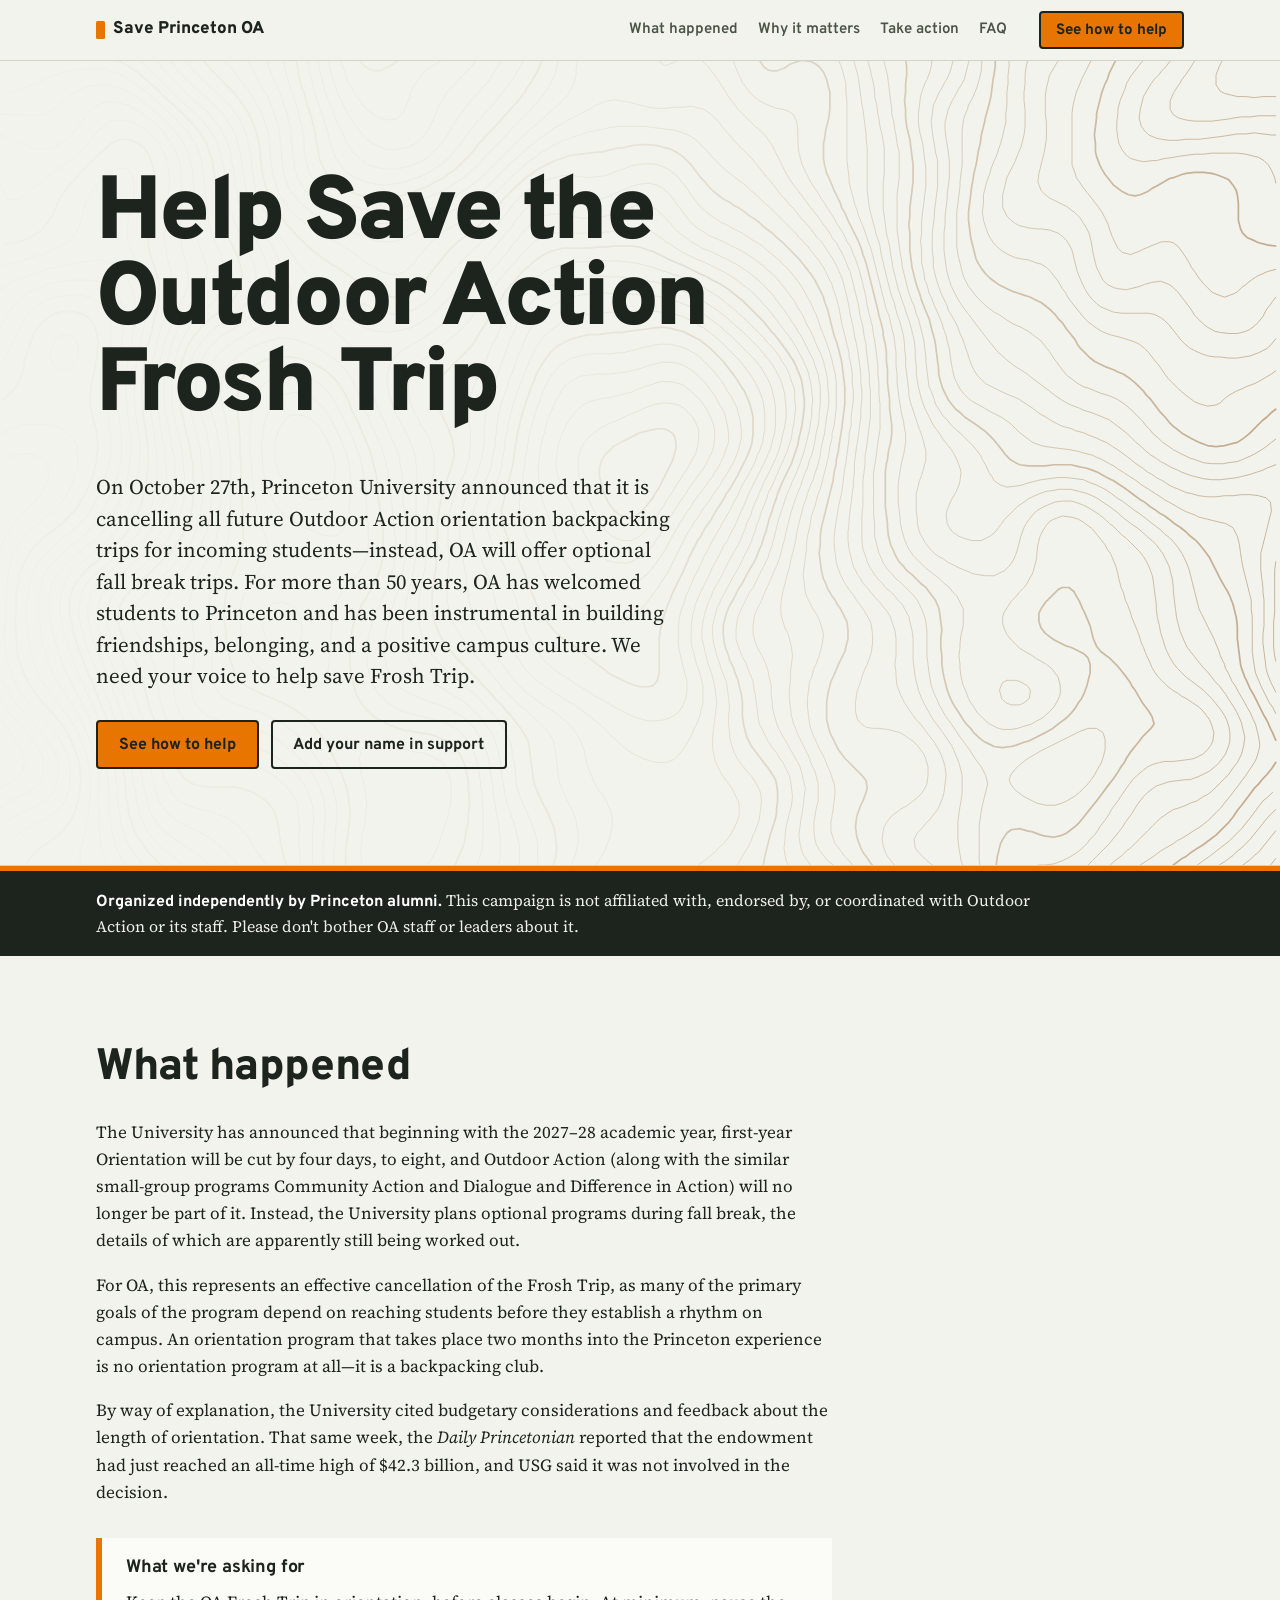
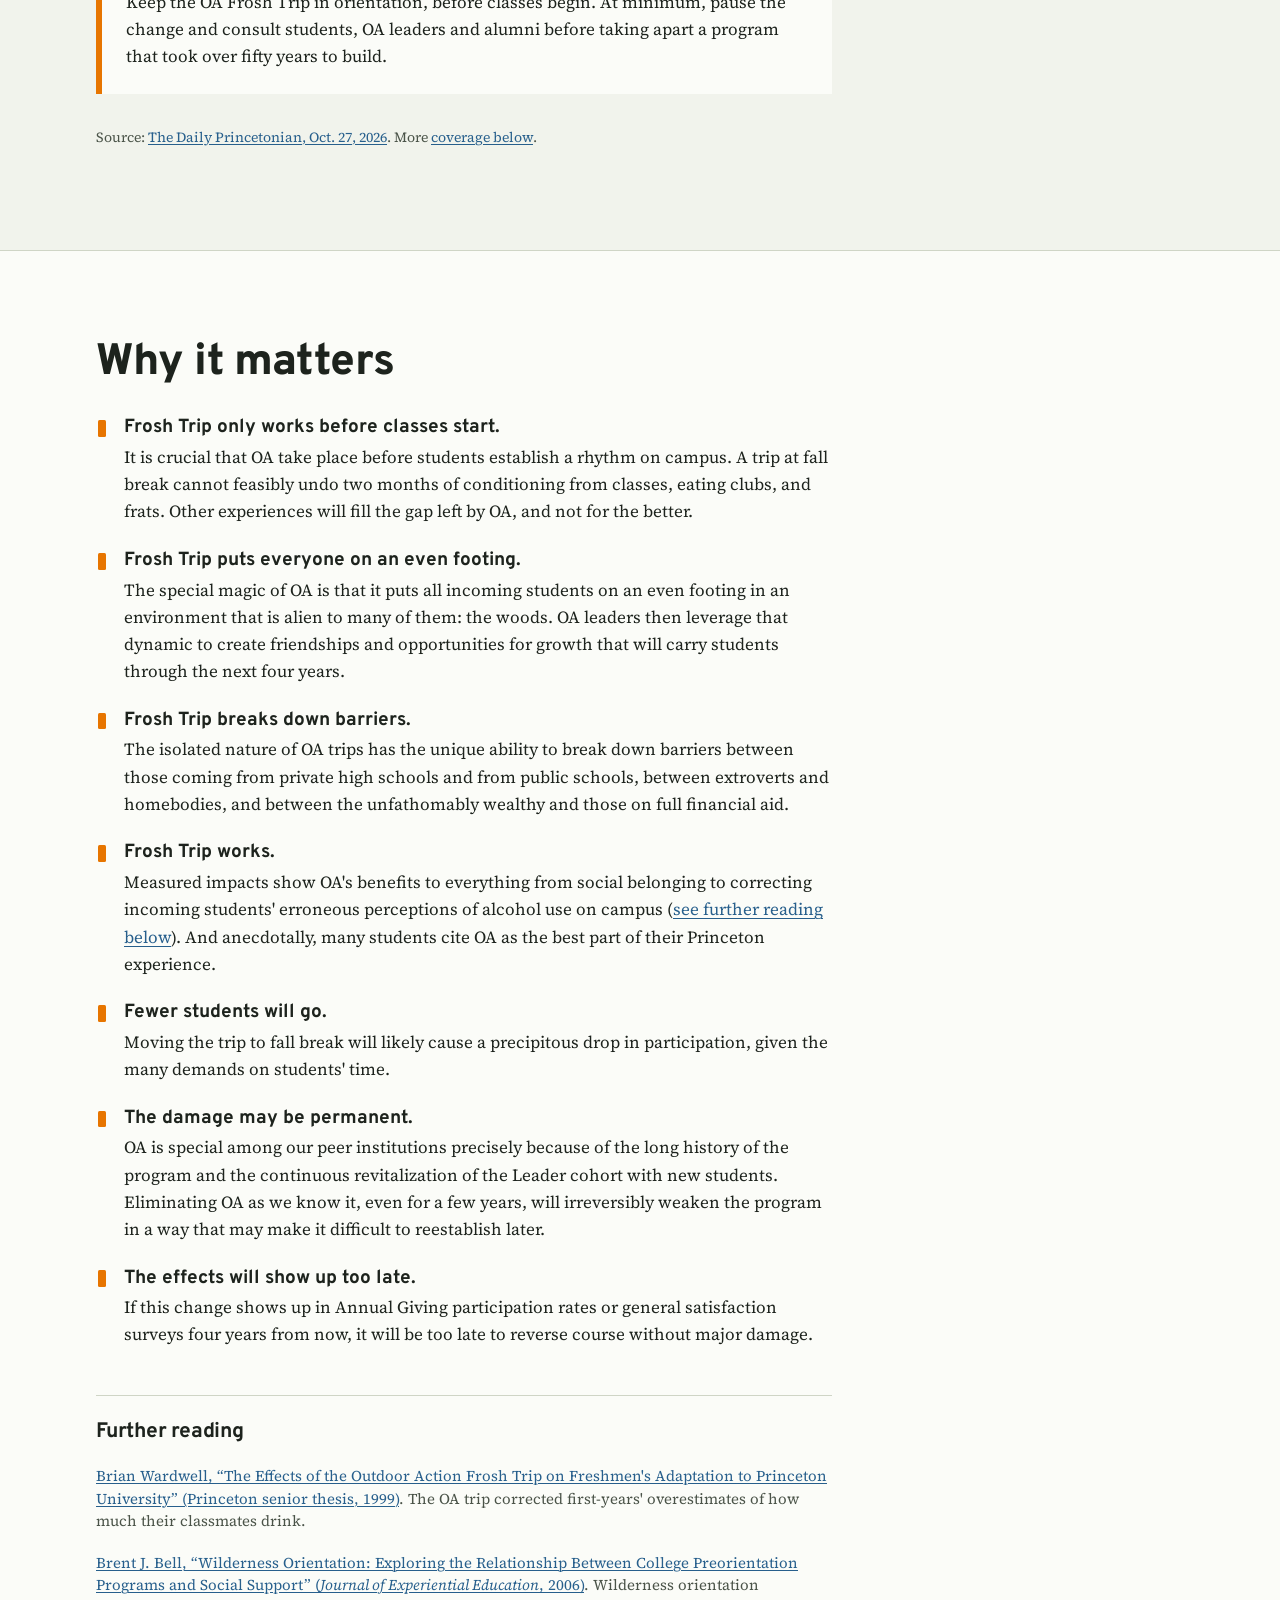
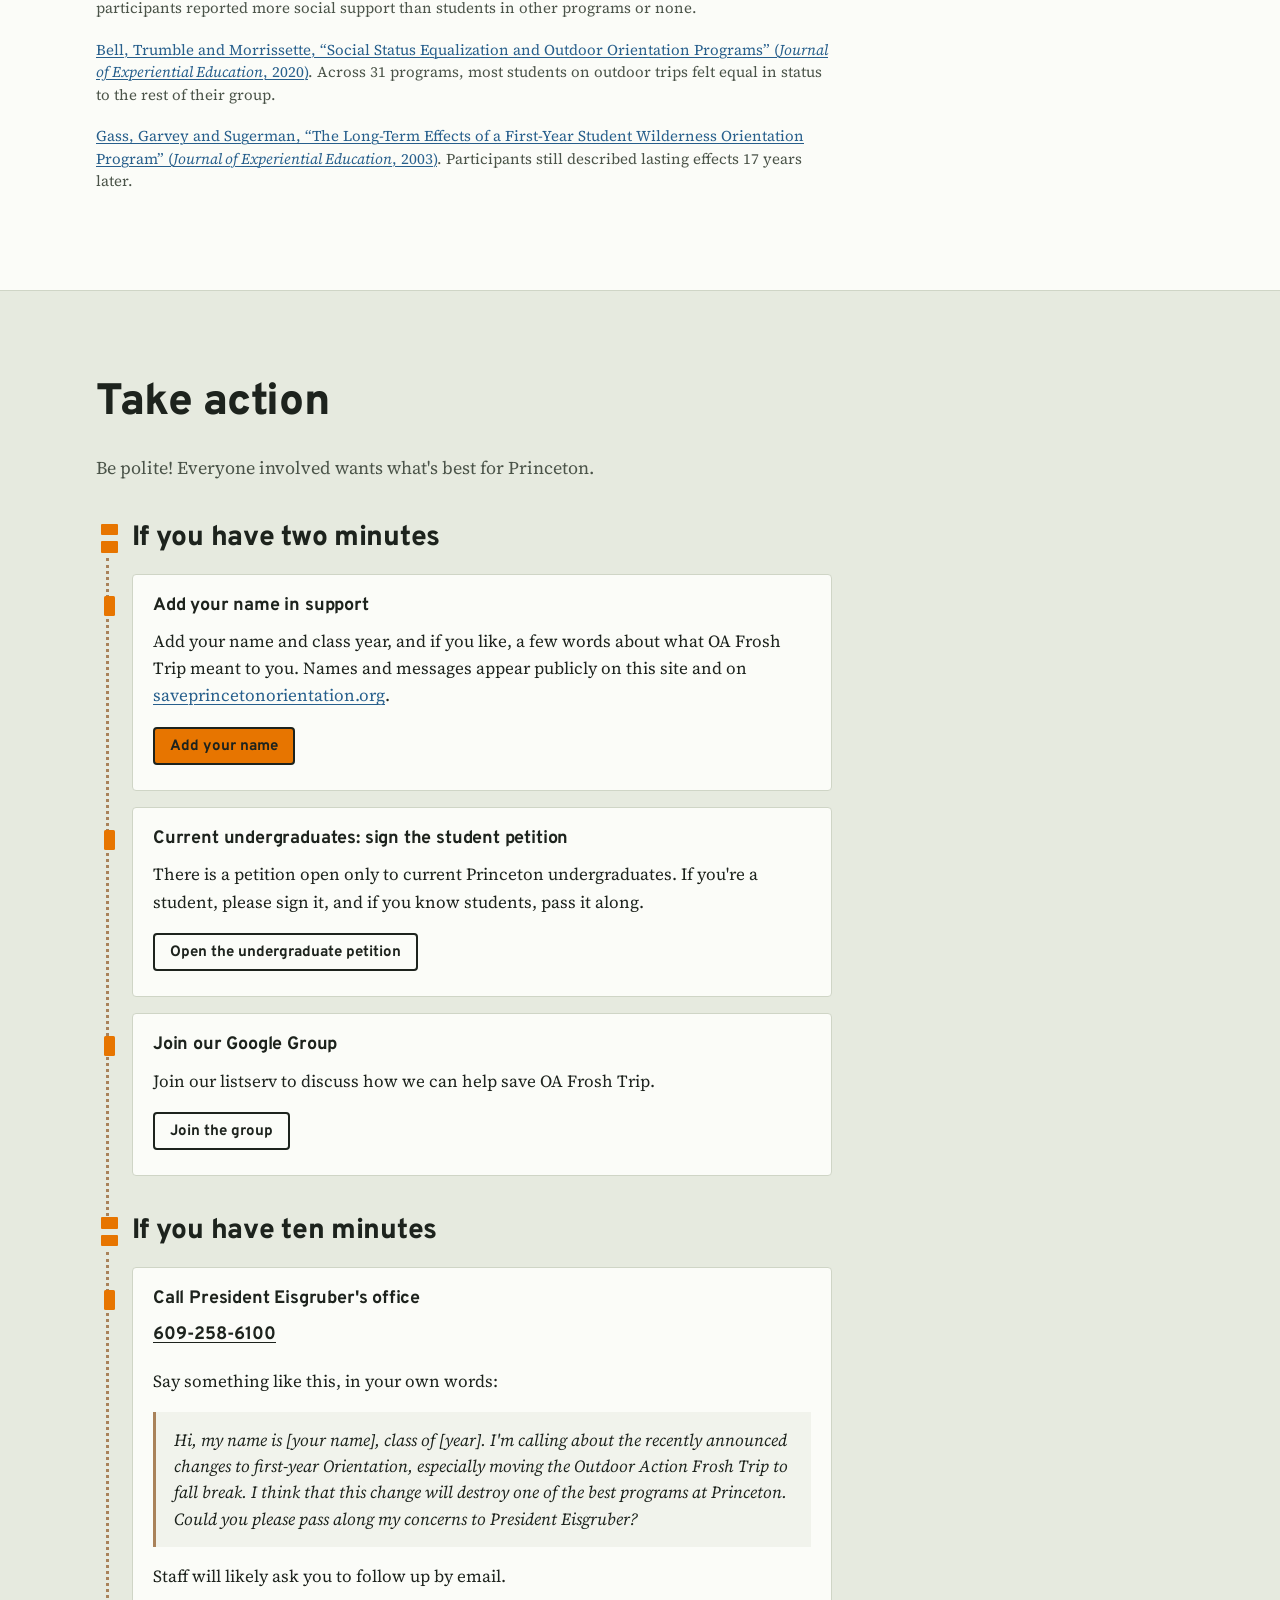
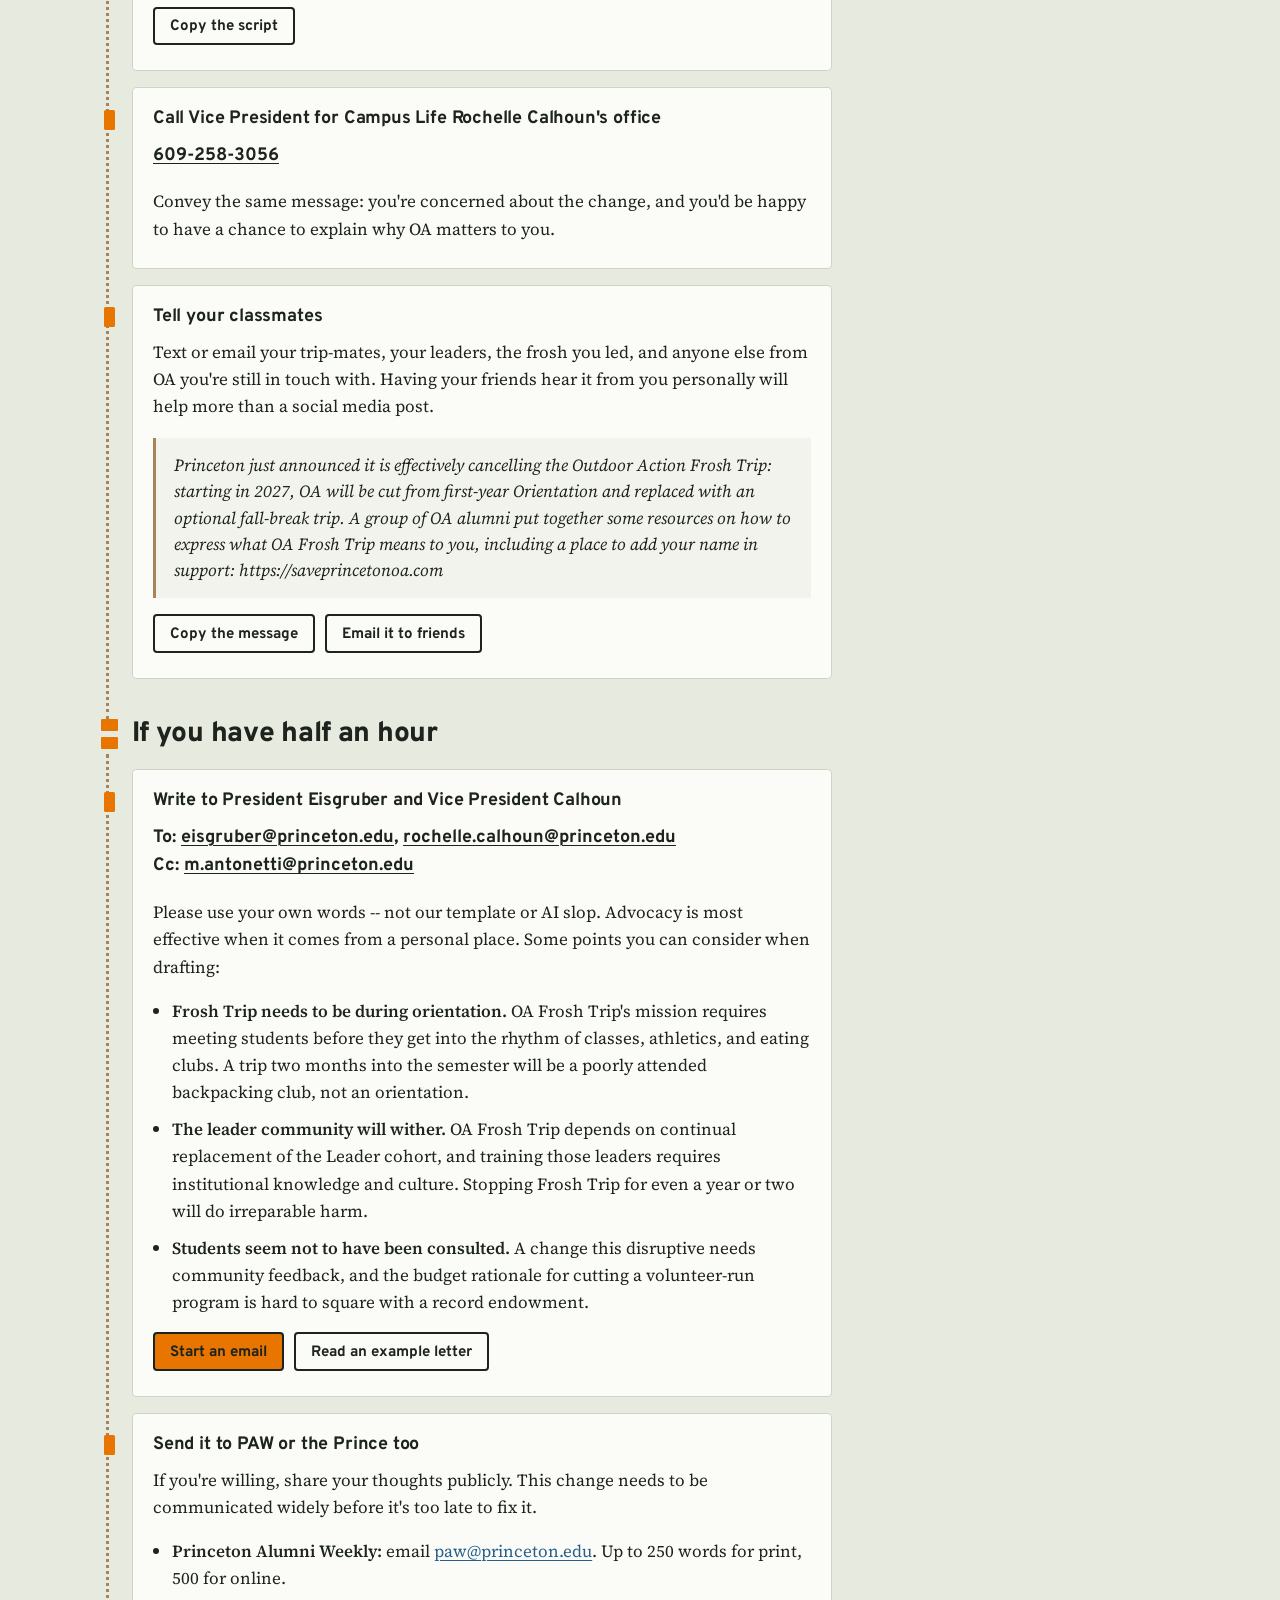
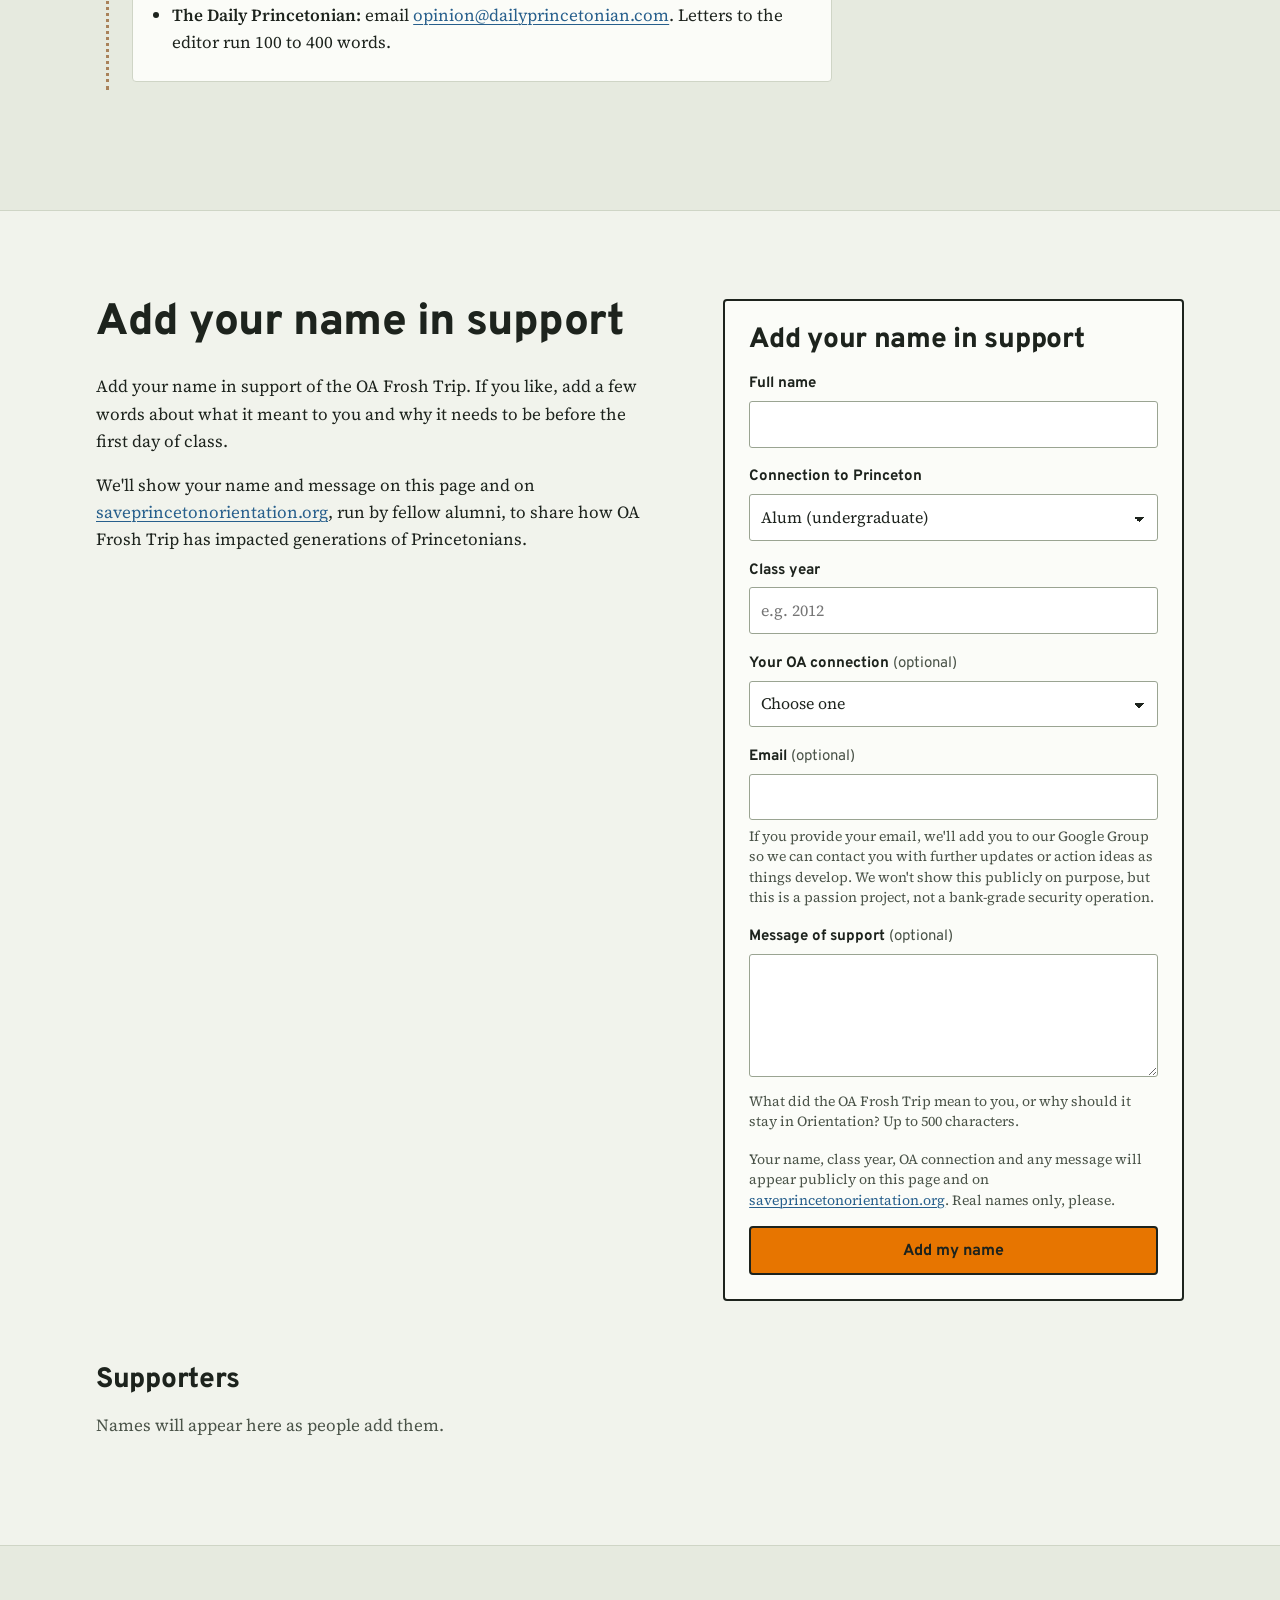
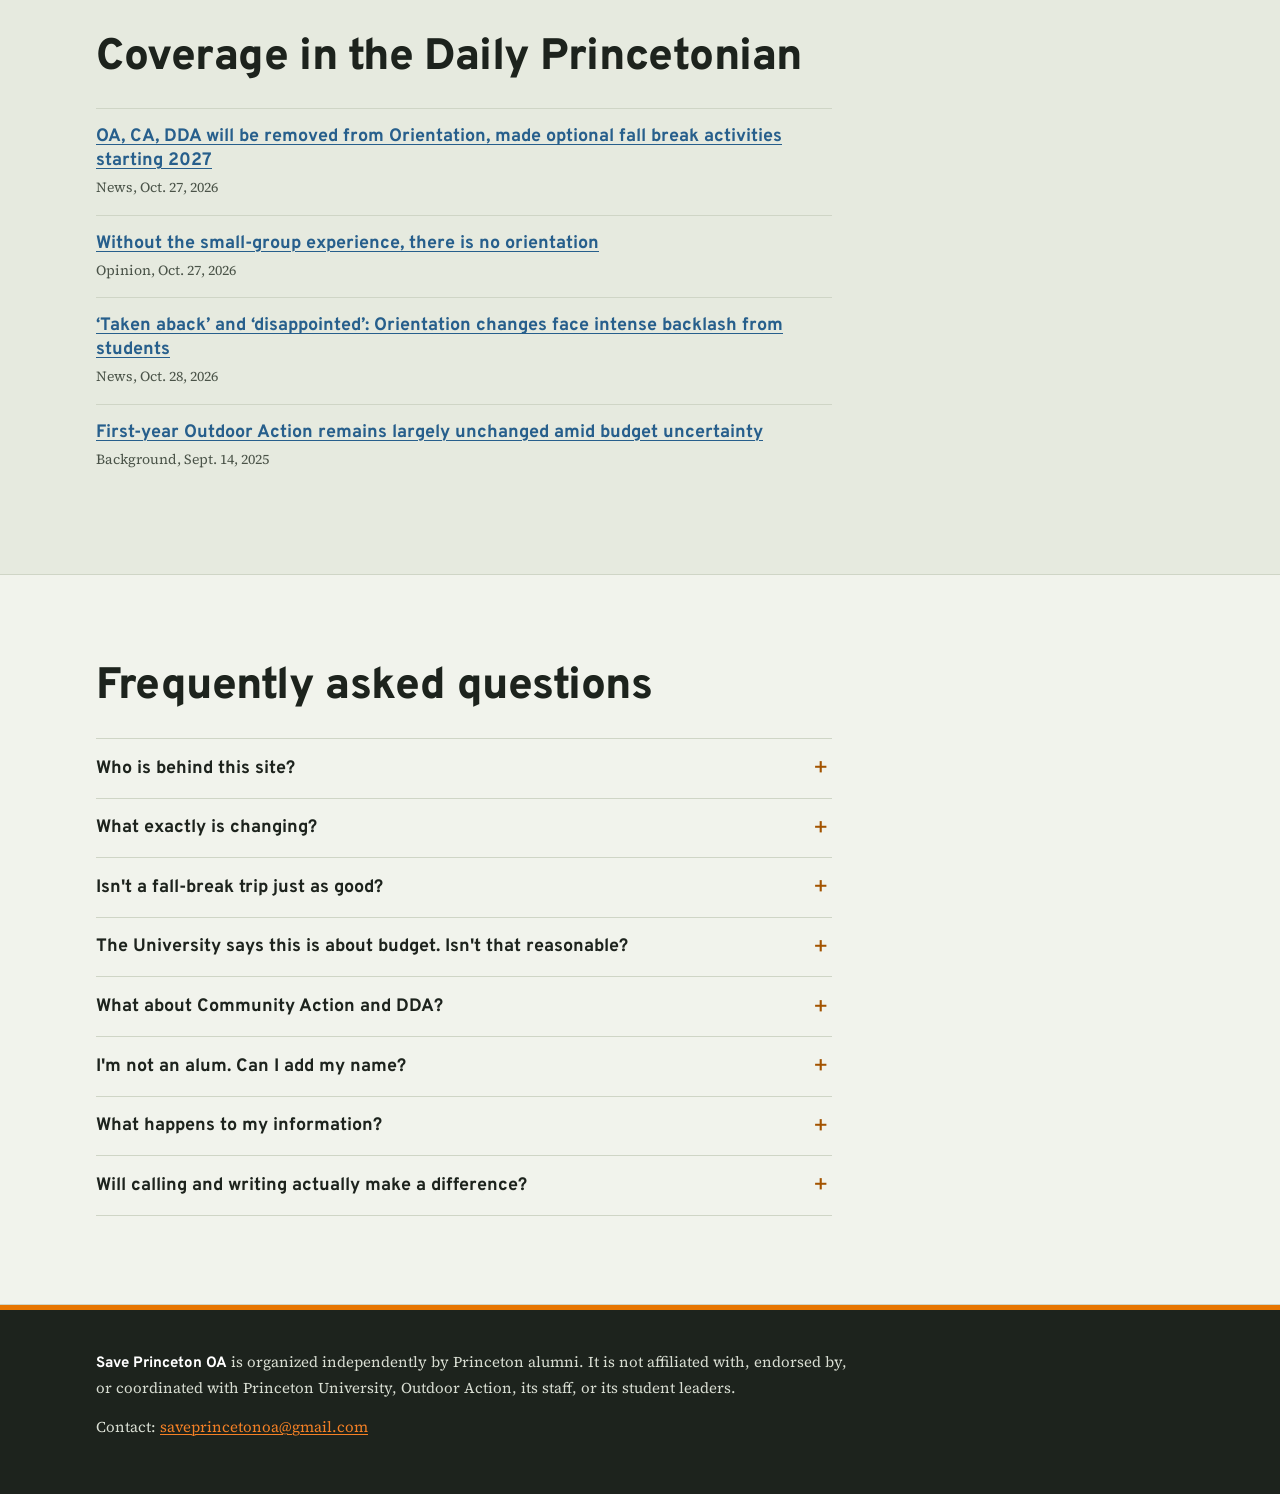
==== commit 50def23b: "make it an em dash" ====
--- a/index.html
+++ b/index.html
@@ -46,7 +46,7 @@
       <div class="wrap hero-inner">
         <h1>Help Save the Outdoor Action Frosh Trip</h1>
         <p class="lede">On October 27th, Princeton University announced that it is cancelling all future Outdoor Action
-        orientation backpacking trips for incoming students---instead, OA will offer optional fall break trips. For more than 50 years, OA has welcomed students to Princeton and has been instrumental in building friendships, belonging, and a positive campus culture. We need your voice to help save Frosh Trip.</p>
+        orientation backpacking trips for incoming students—instead, OA will offer optional fall break trips. For more than 50 years, OA has welcomed students to Princeton and has been instrumental in building friendships, belonging, and a positive campus culture. We need your voice to help save Frosh Trip.</p>
         <div class="hero-actions">
           <a class="btn" href="#act">See how to help</a>
           <a class="btn btn-ghost" href="#messages">Add your name in support</a>
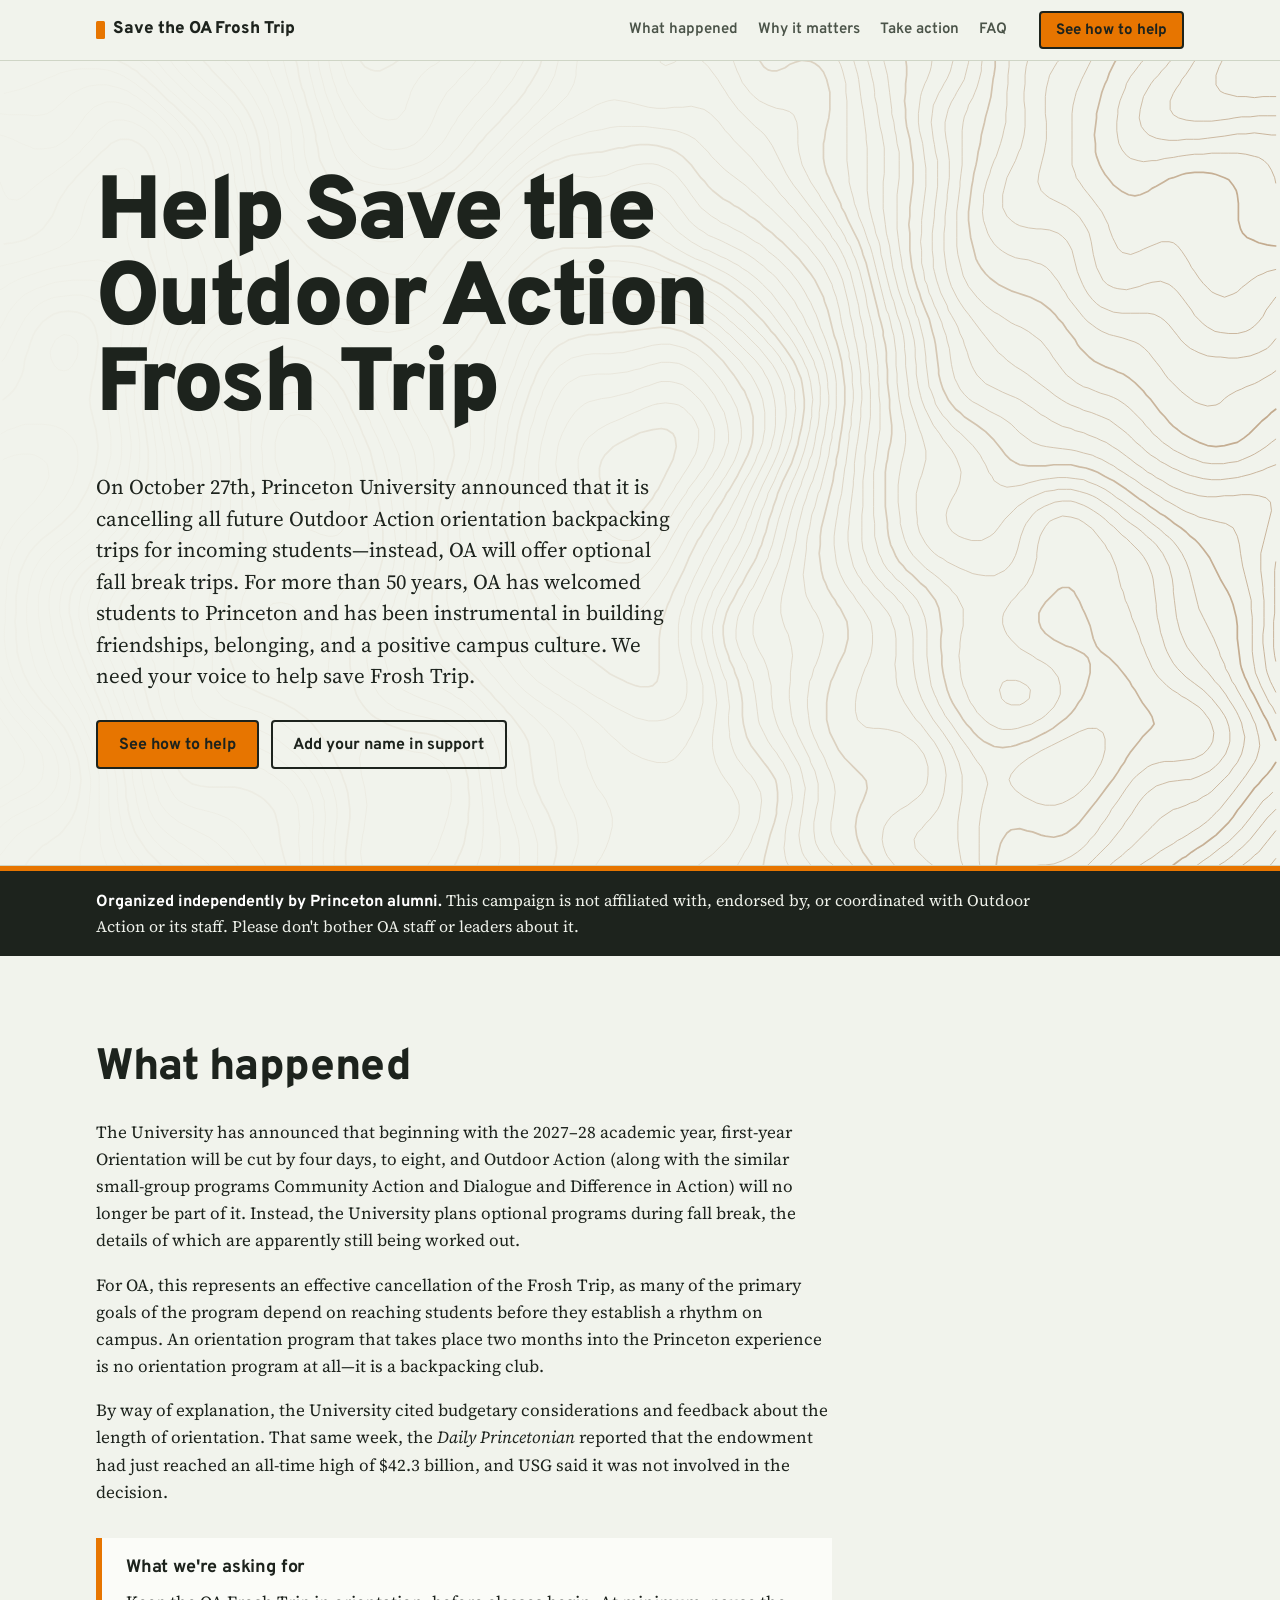
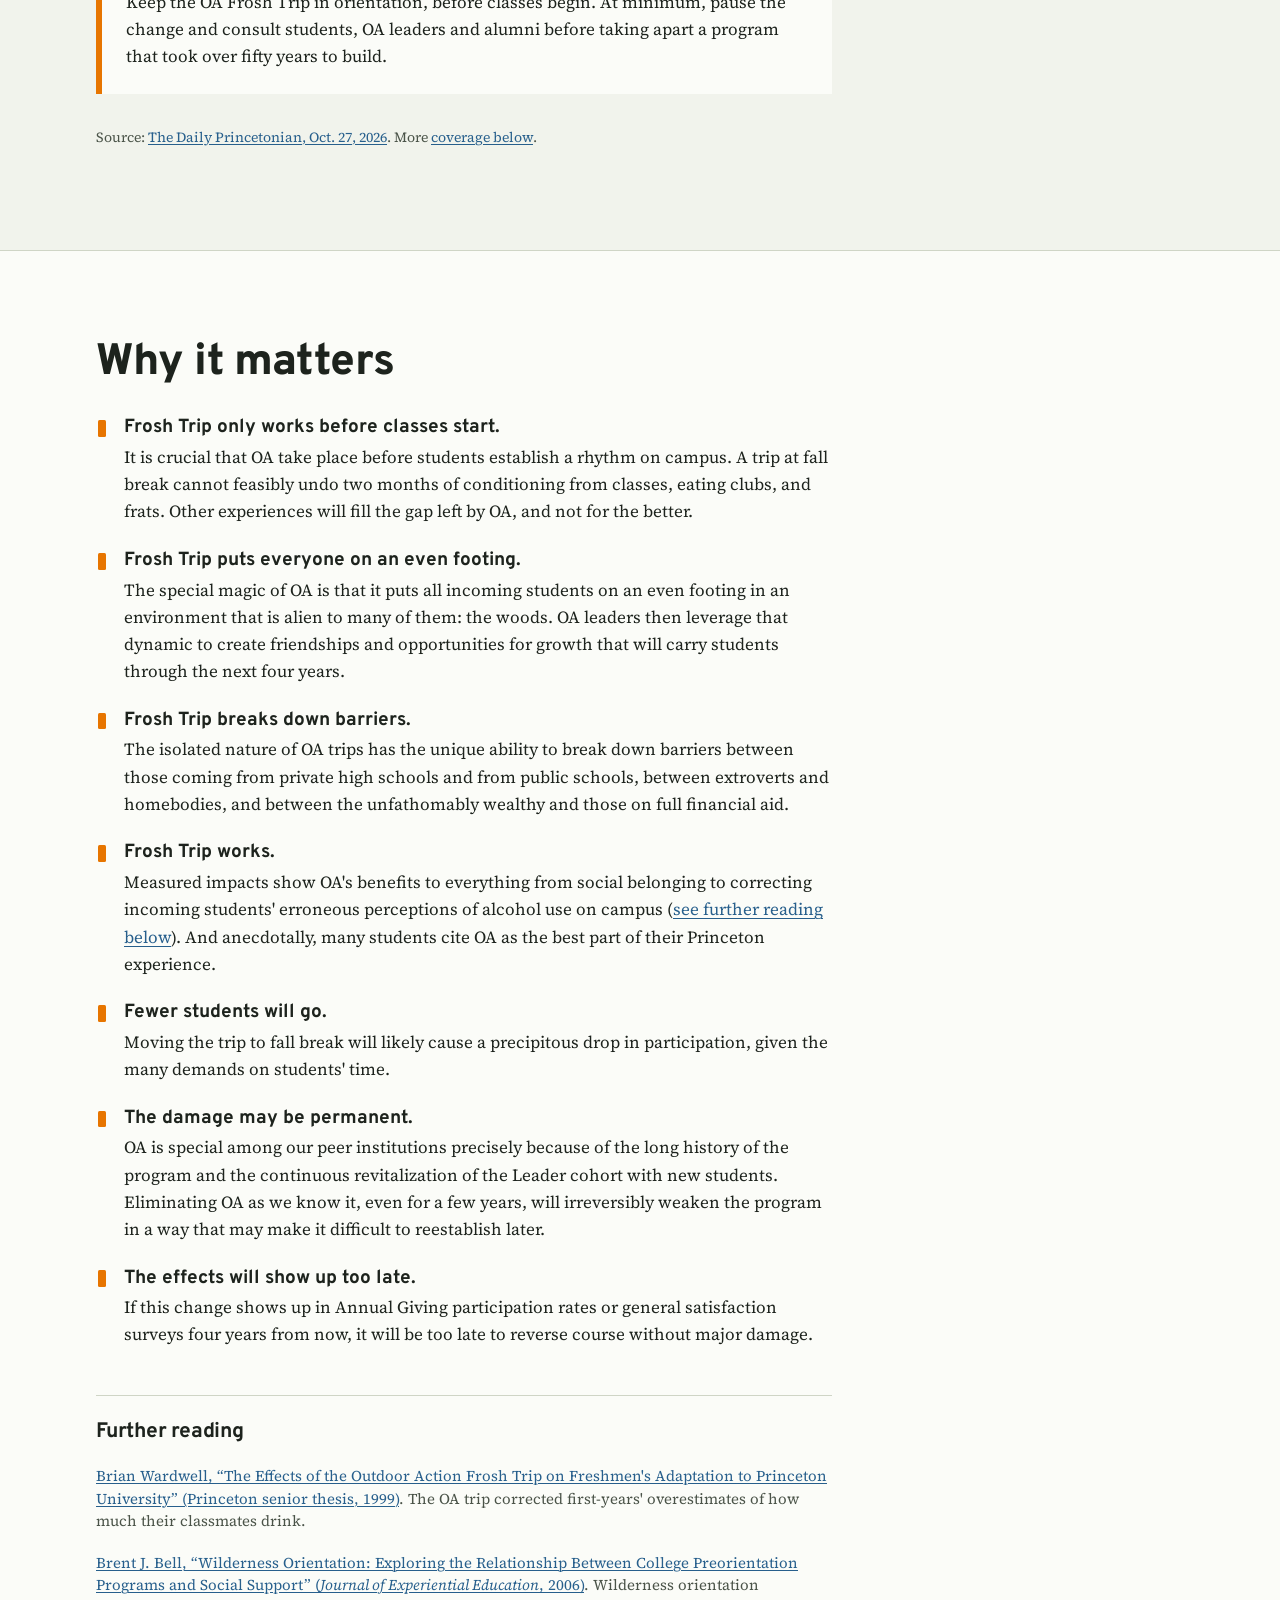
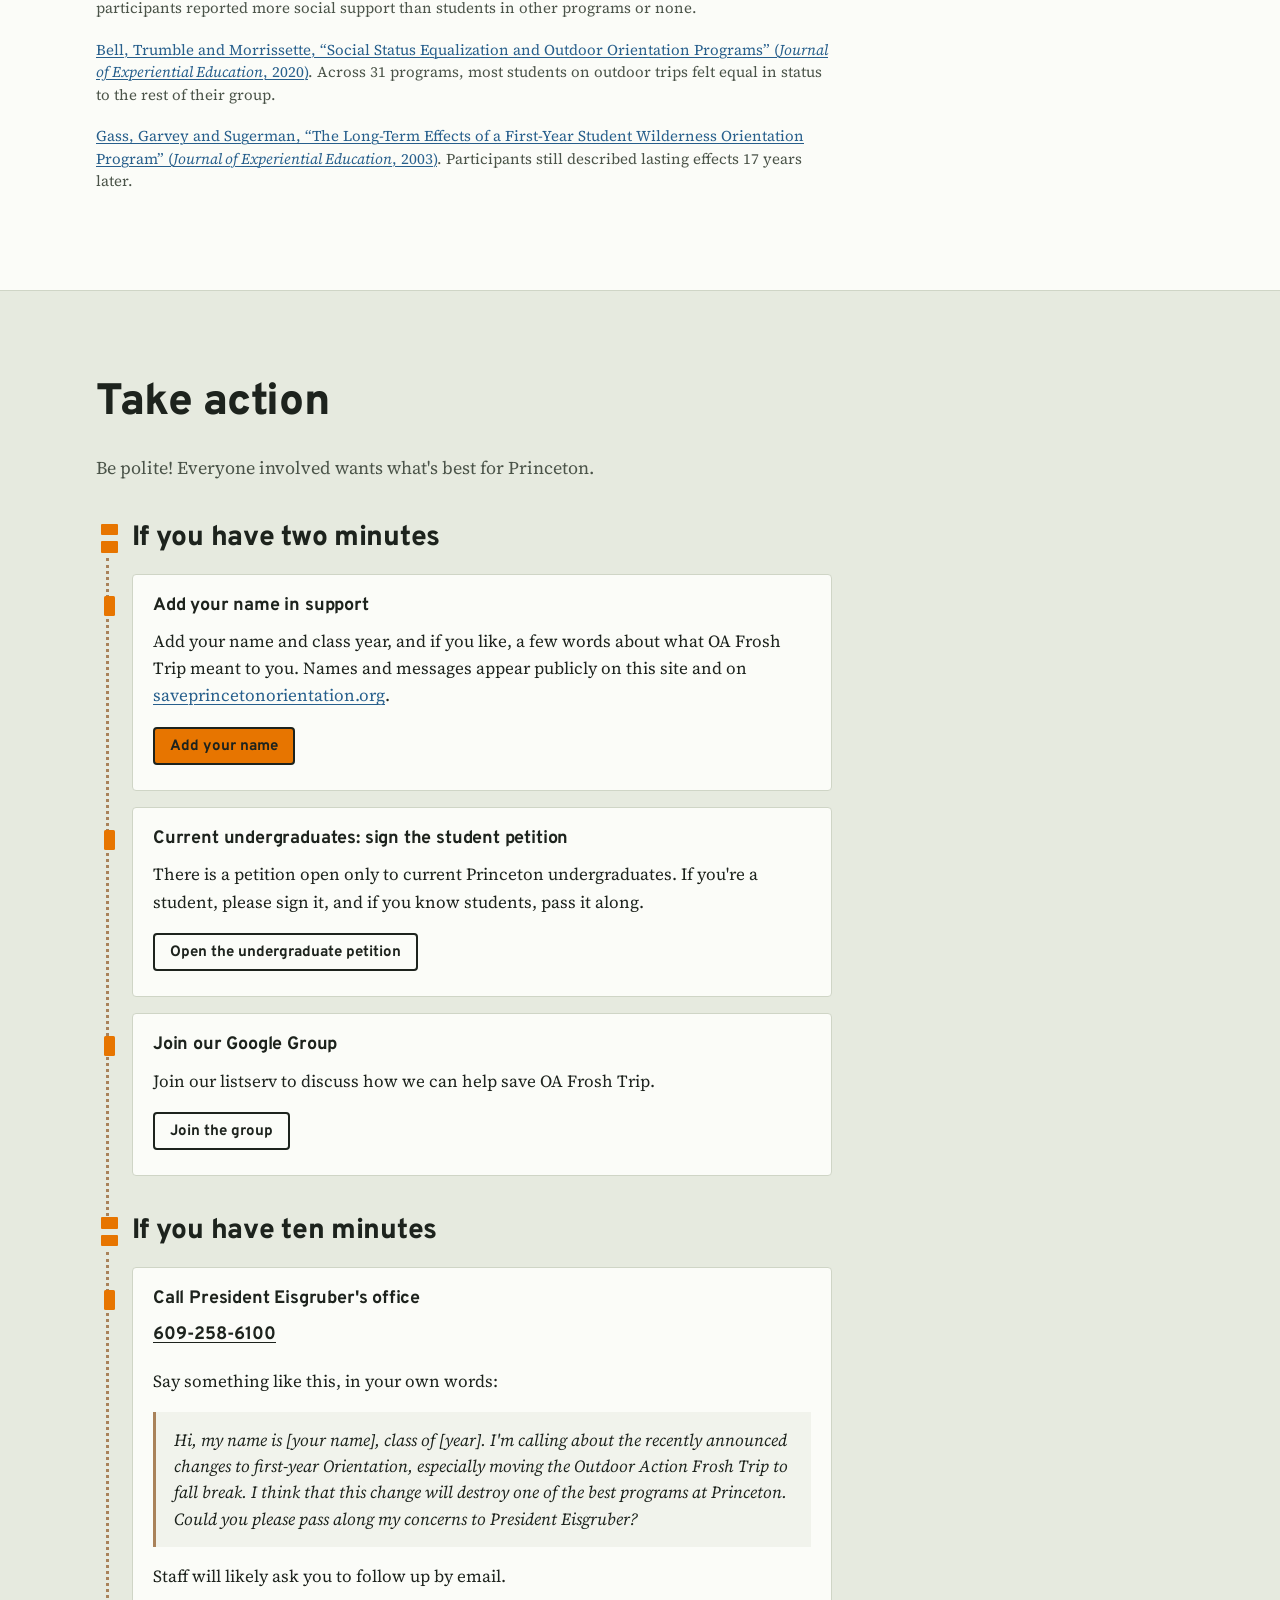
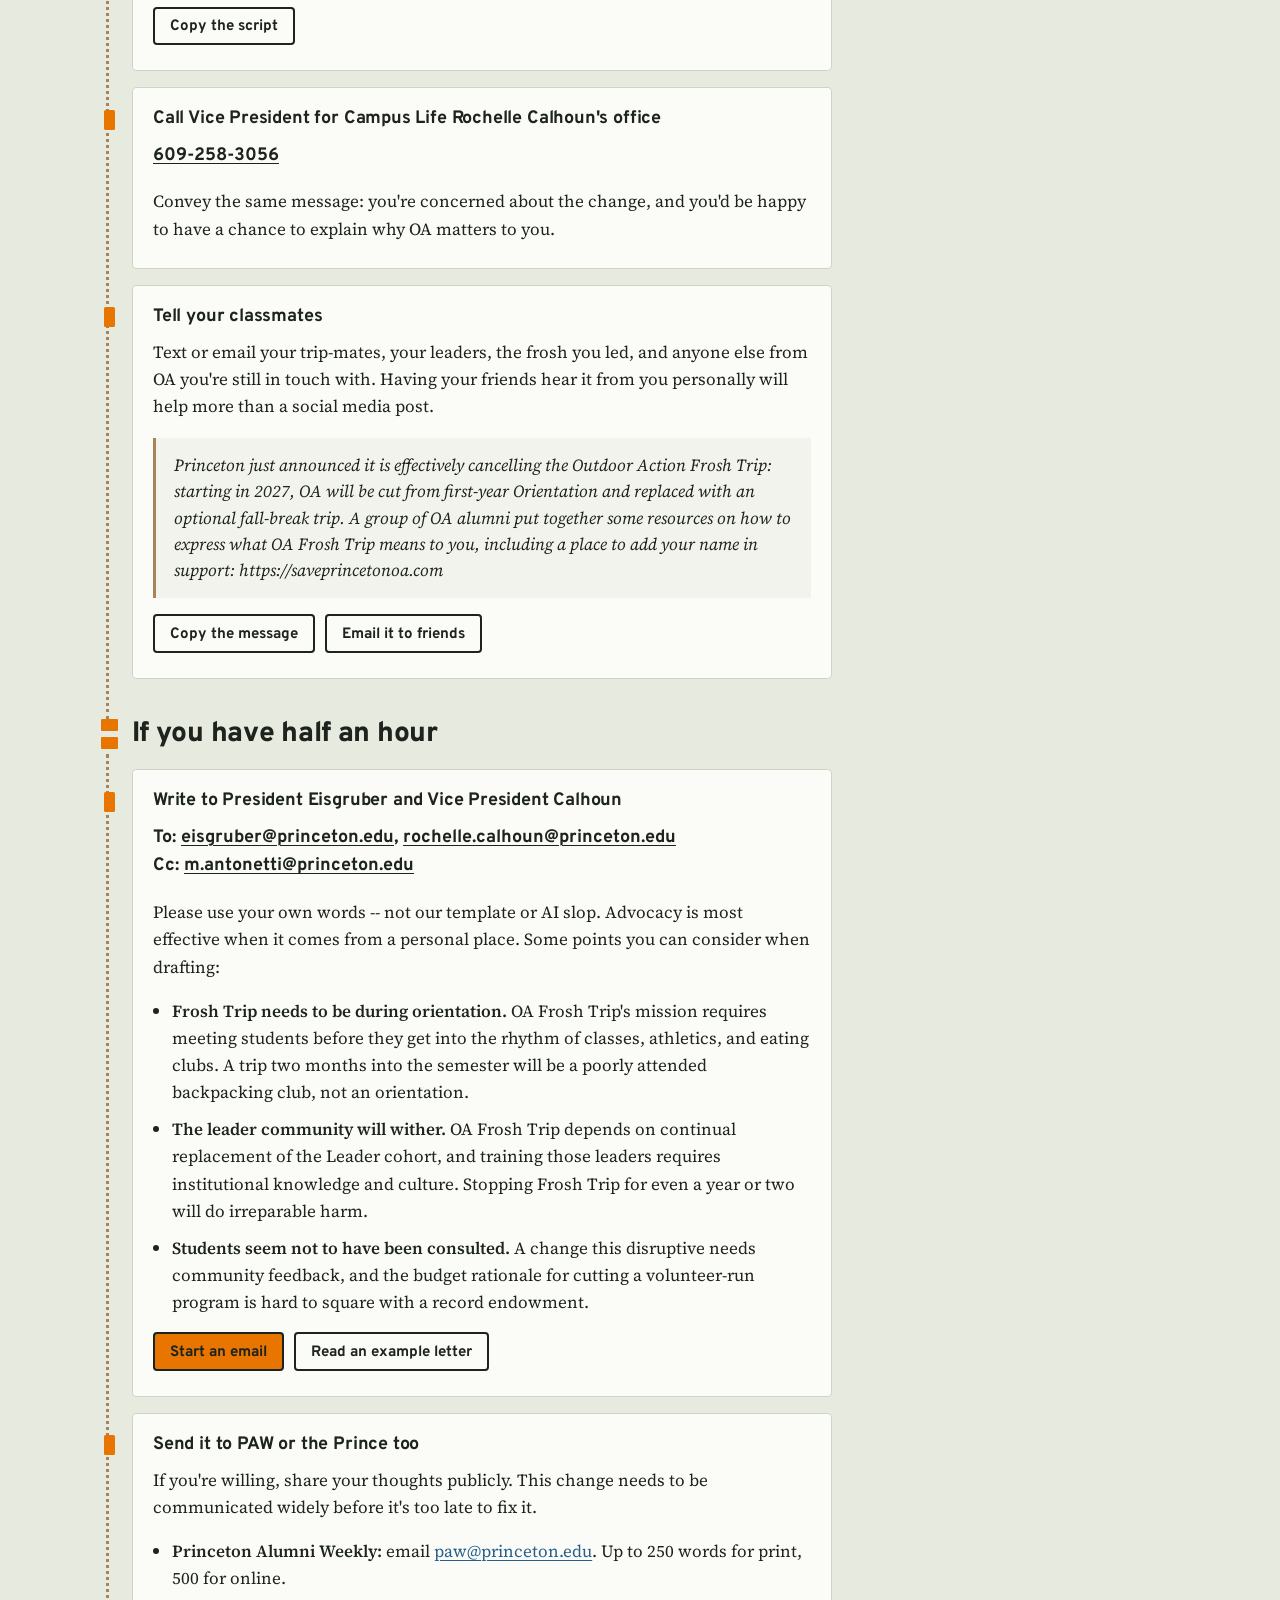
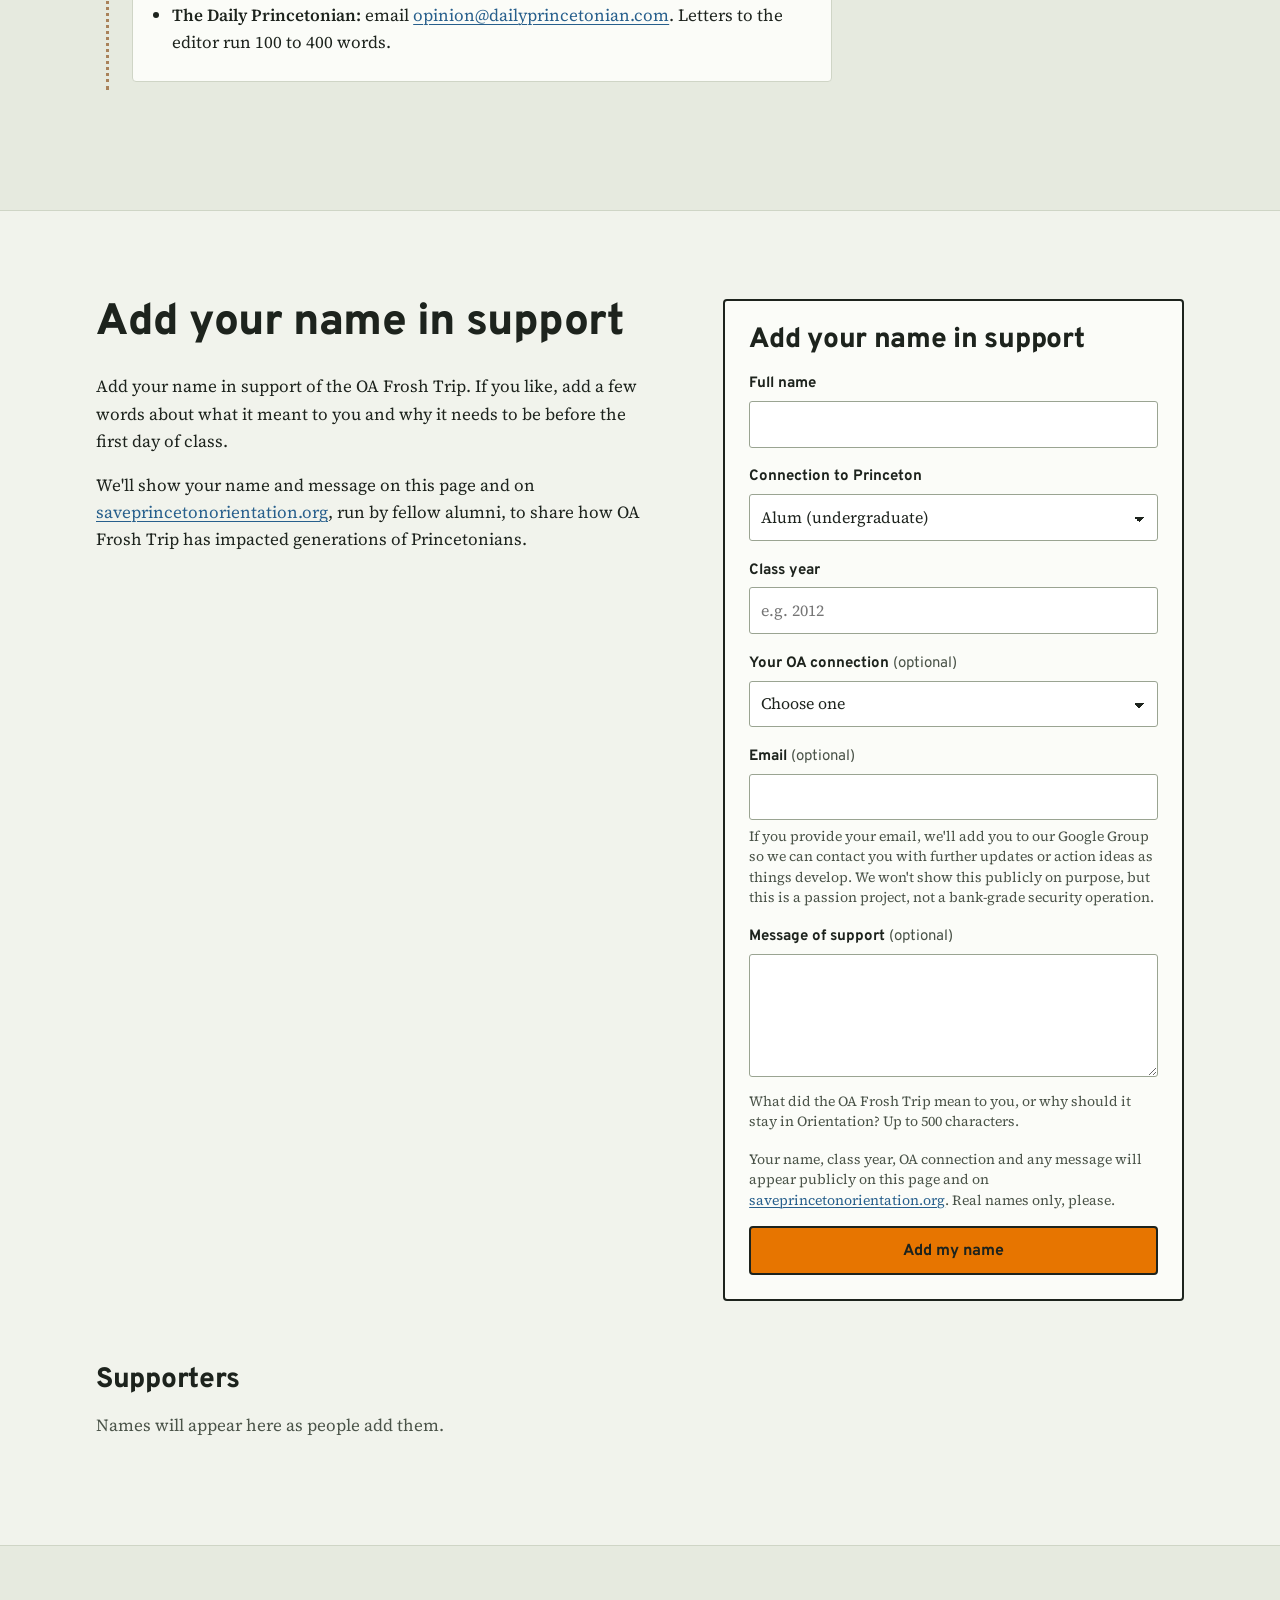
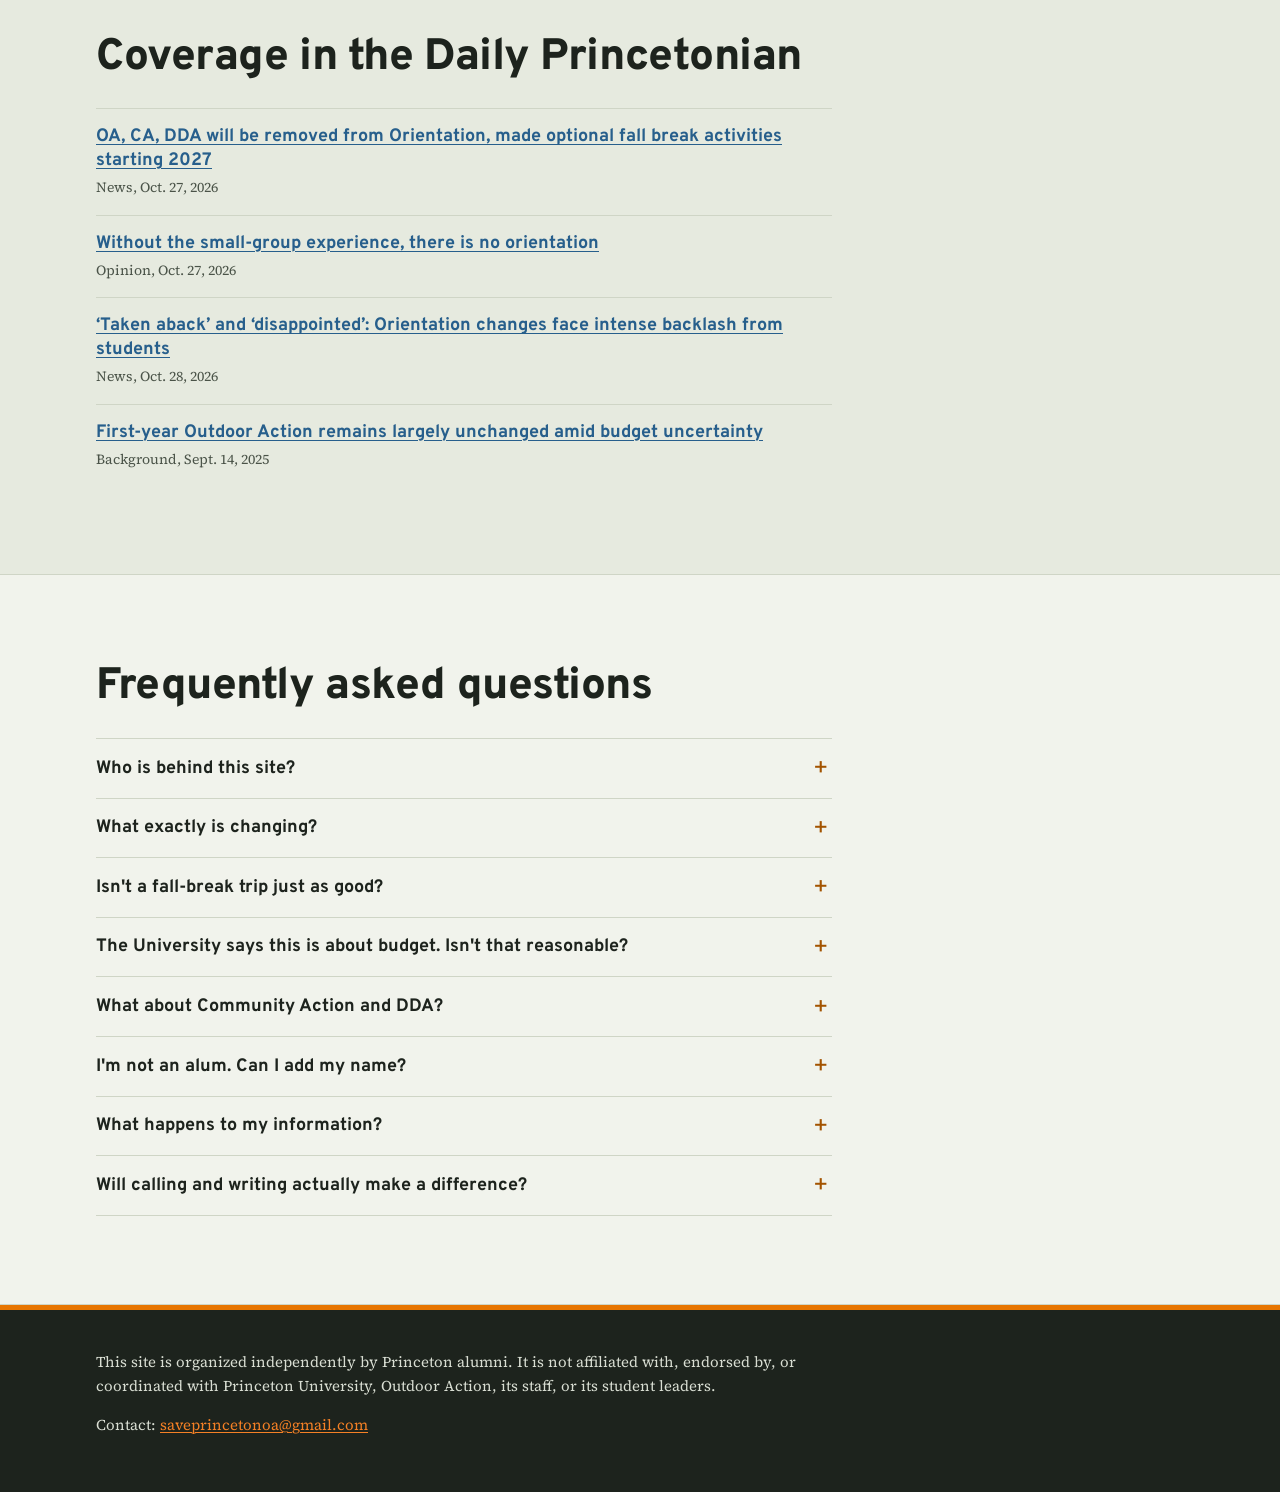
==== commit 2a9b4821: "adjust wording to reflect the fact that it is Frosh Trip specifically that is in danger, not OA writ" ====
--- a/index.html
+++ b/index.html
@@ -3,7 +3,7 @@
 <head>
   <meta charset="utf-8">
   <meta name="viewport" content="width=device-width, initial-scale=1">
-  <title>Save Princeton OA</title>
+  <title>Save the Outdoor Action Frosh Trip</title>
   <meta name="description" content="Princeton is effectively cancelling the Outdoor Action Frosh Trip and replacing it with an optional fall-break trip. Alumni are asking the University to reconsider. Here's how to help.">
   <meta property="og:title" content="Help Save the Outdoor Action Frosh Trip">
   <meta property="og:description" content="Princeton is effectively cancelling the OA Frosh Trip and replacing it with an optional fall-break trip. Alumni-organized ways to push back: calls, letters, and a place to add your name in support.">
@@ -24,7 +24,7 @@
 
   <header class="topbar">
     <div class="wrap topbar-inner">
-      <a class="wordmark" href="#top"><span class="blaze" aria-hidden="true"></span>Save Princeton OA</a>
+      <a class="wordmark" href="#top"><span class="blaze" aria-hidden="true"></span>Save the OA Frosh Trip</a>
       <nav id="site-nav" class="site-nav" aria-label="Sections">
         <a href="#what-happened">What happened</a>
         <a href="#why">Why it matters</a>
@@ -385,7 +385,7 @@
 
   <footer class="footer">
     <div class="wrap footer-inner">
-      <p><strong>Save Princeton OA</strong> is organized independently by Princeton alumni. It is not affiliated with, endorsed by, or coordinated with Princeton University, Outdoor Action, its staff, or its student leaders.</p>
+      <p>This site is organized independently by Princeton alumni. It is not affiliated with, endorsed by, or coordinated with Princeton University, Outdoor Action, its staff, or its student leaders.</p>
       <p>Contact: <a data-contact href="mailto:saveprincetonoa@gmail.com">saveprincetonoa@gmail.com</a></p>
     </div>
   </footer>
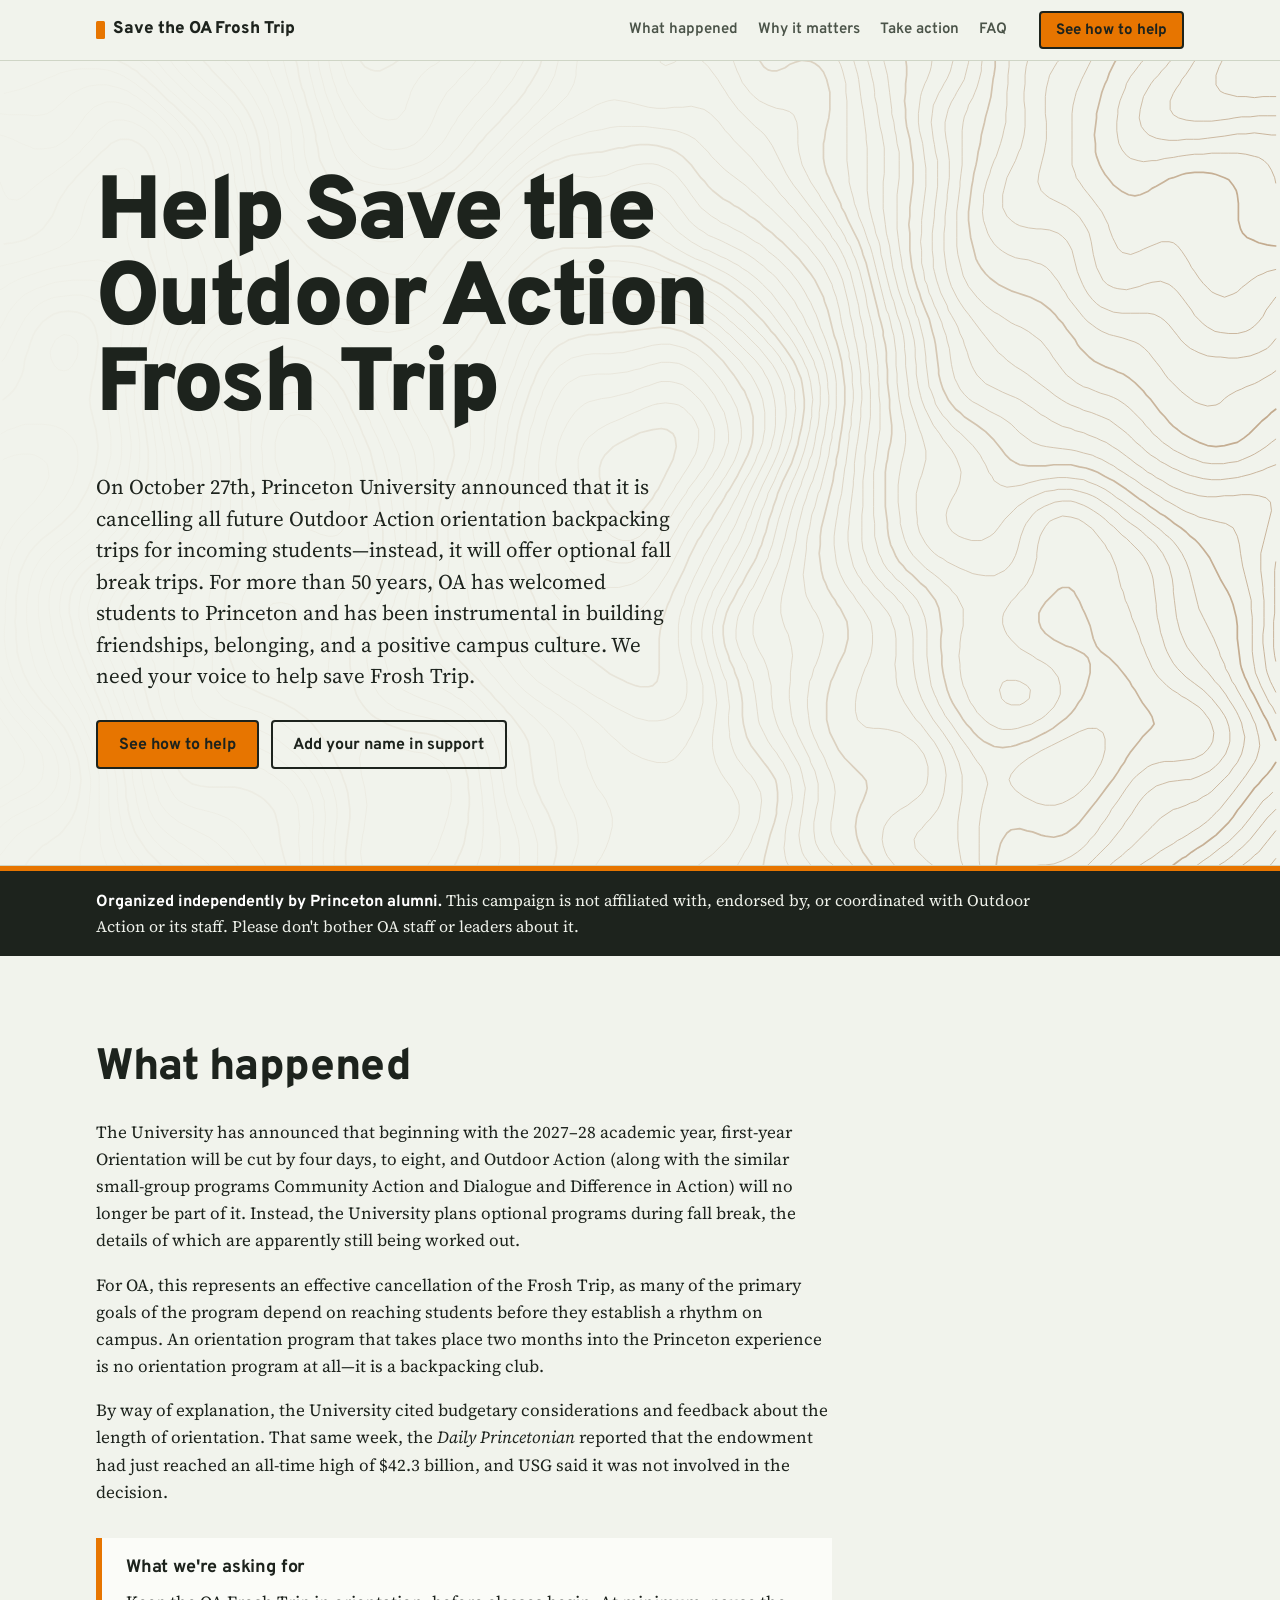
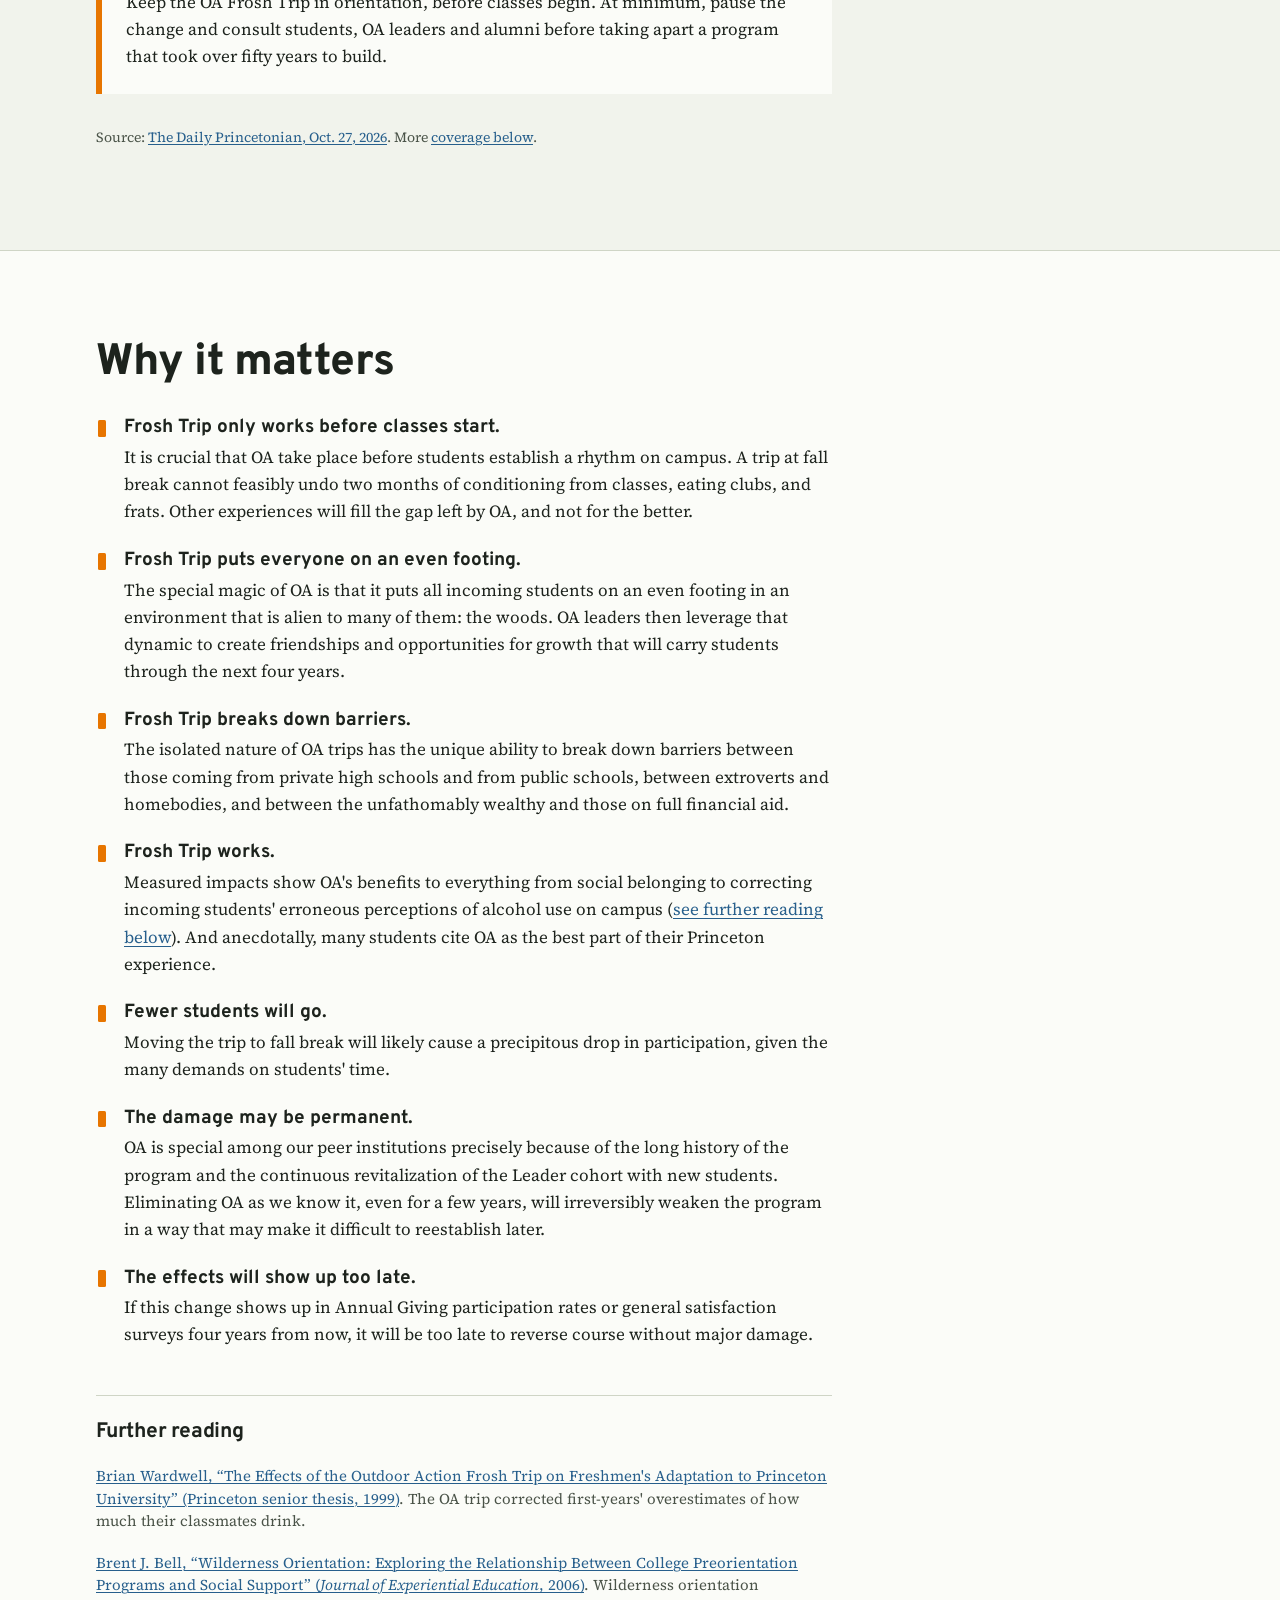
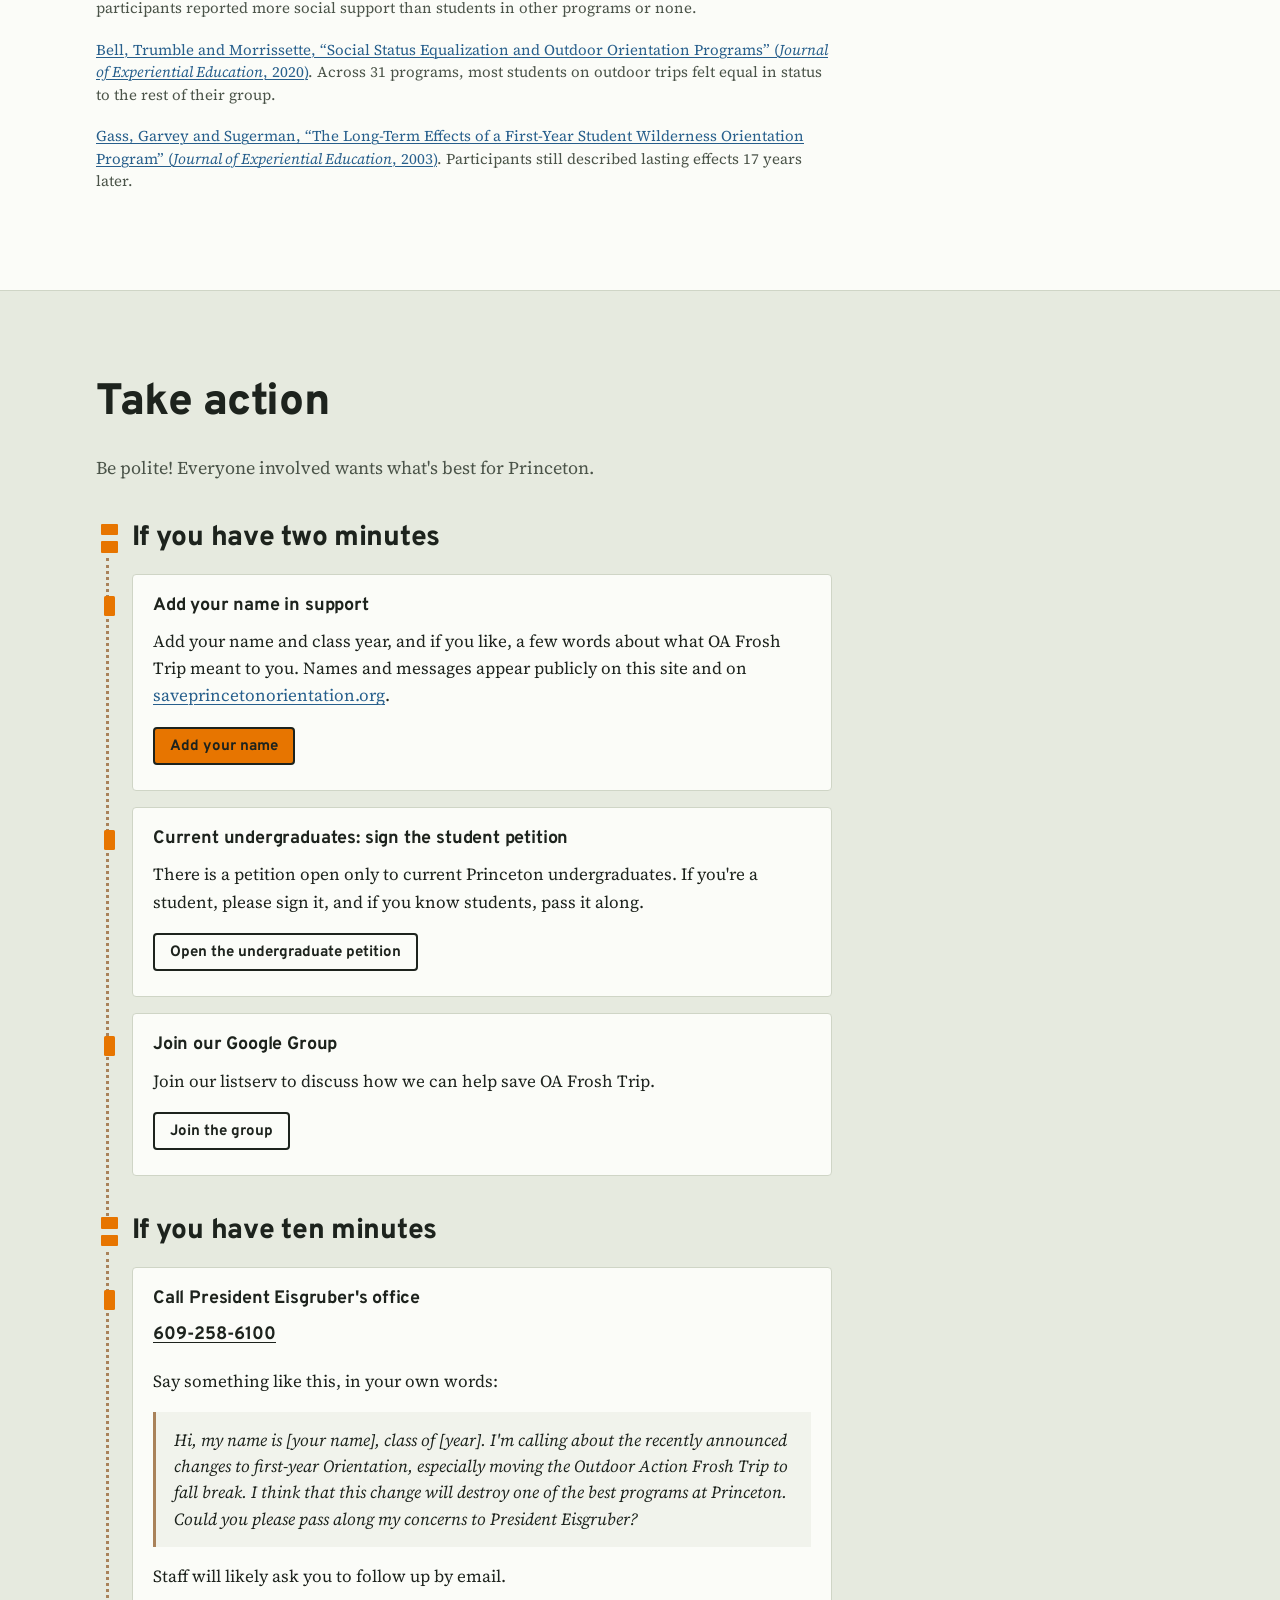
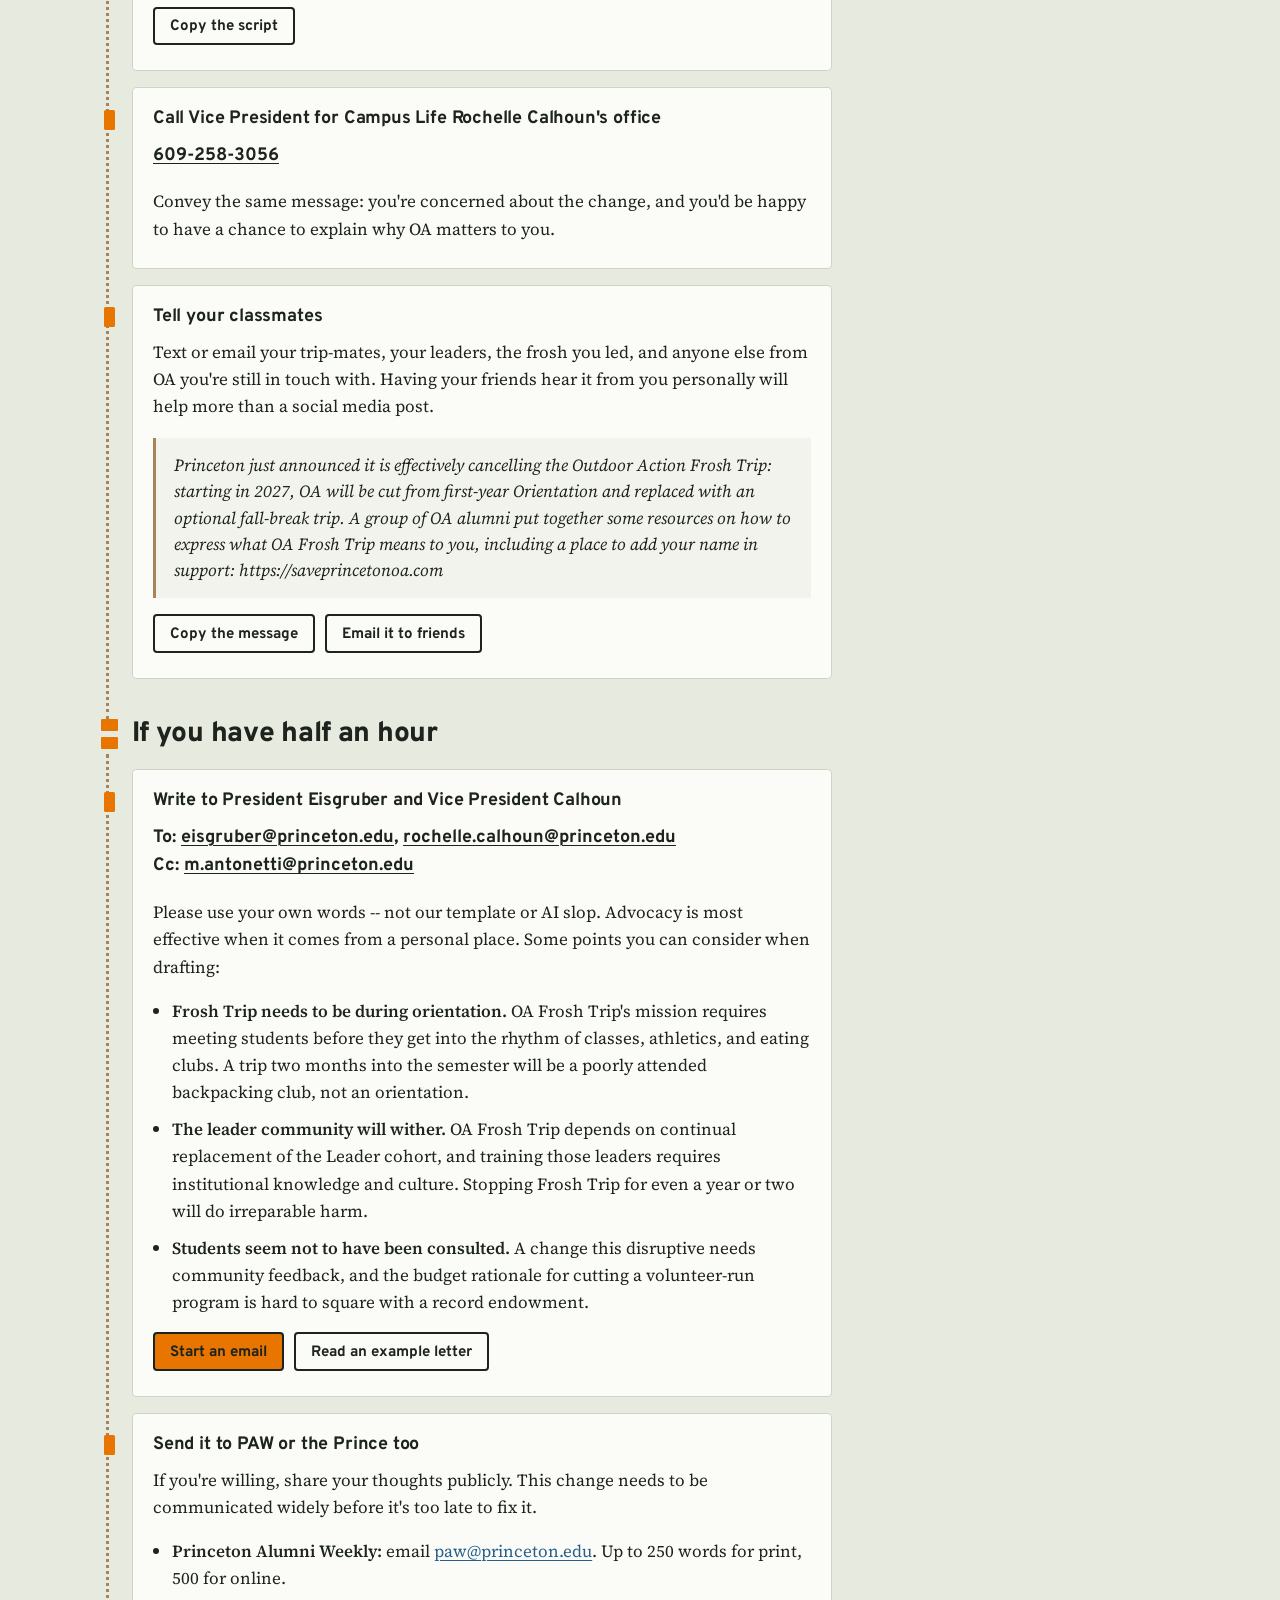
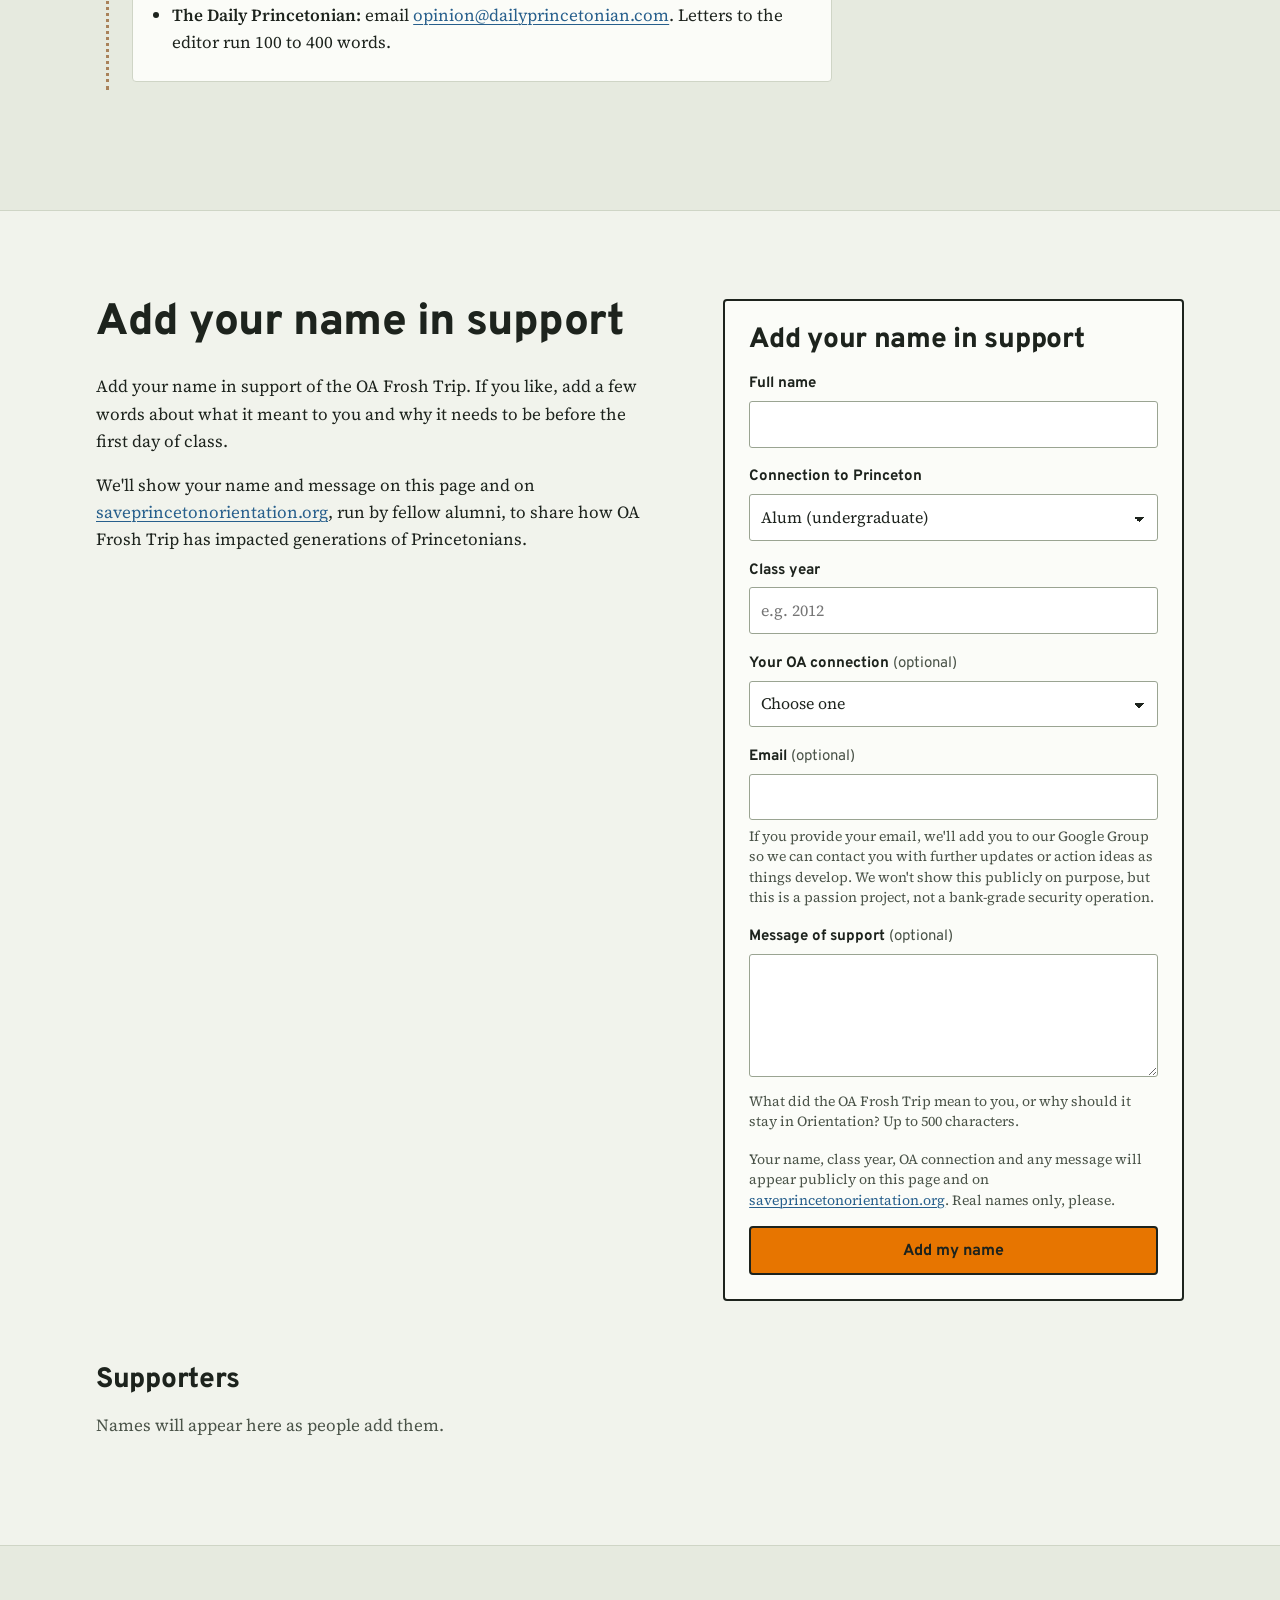
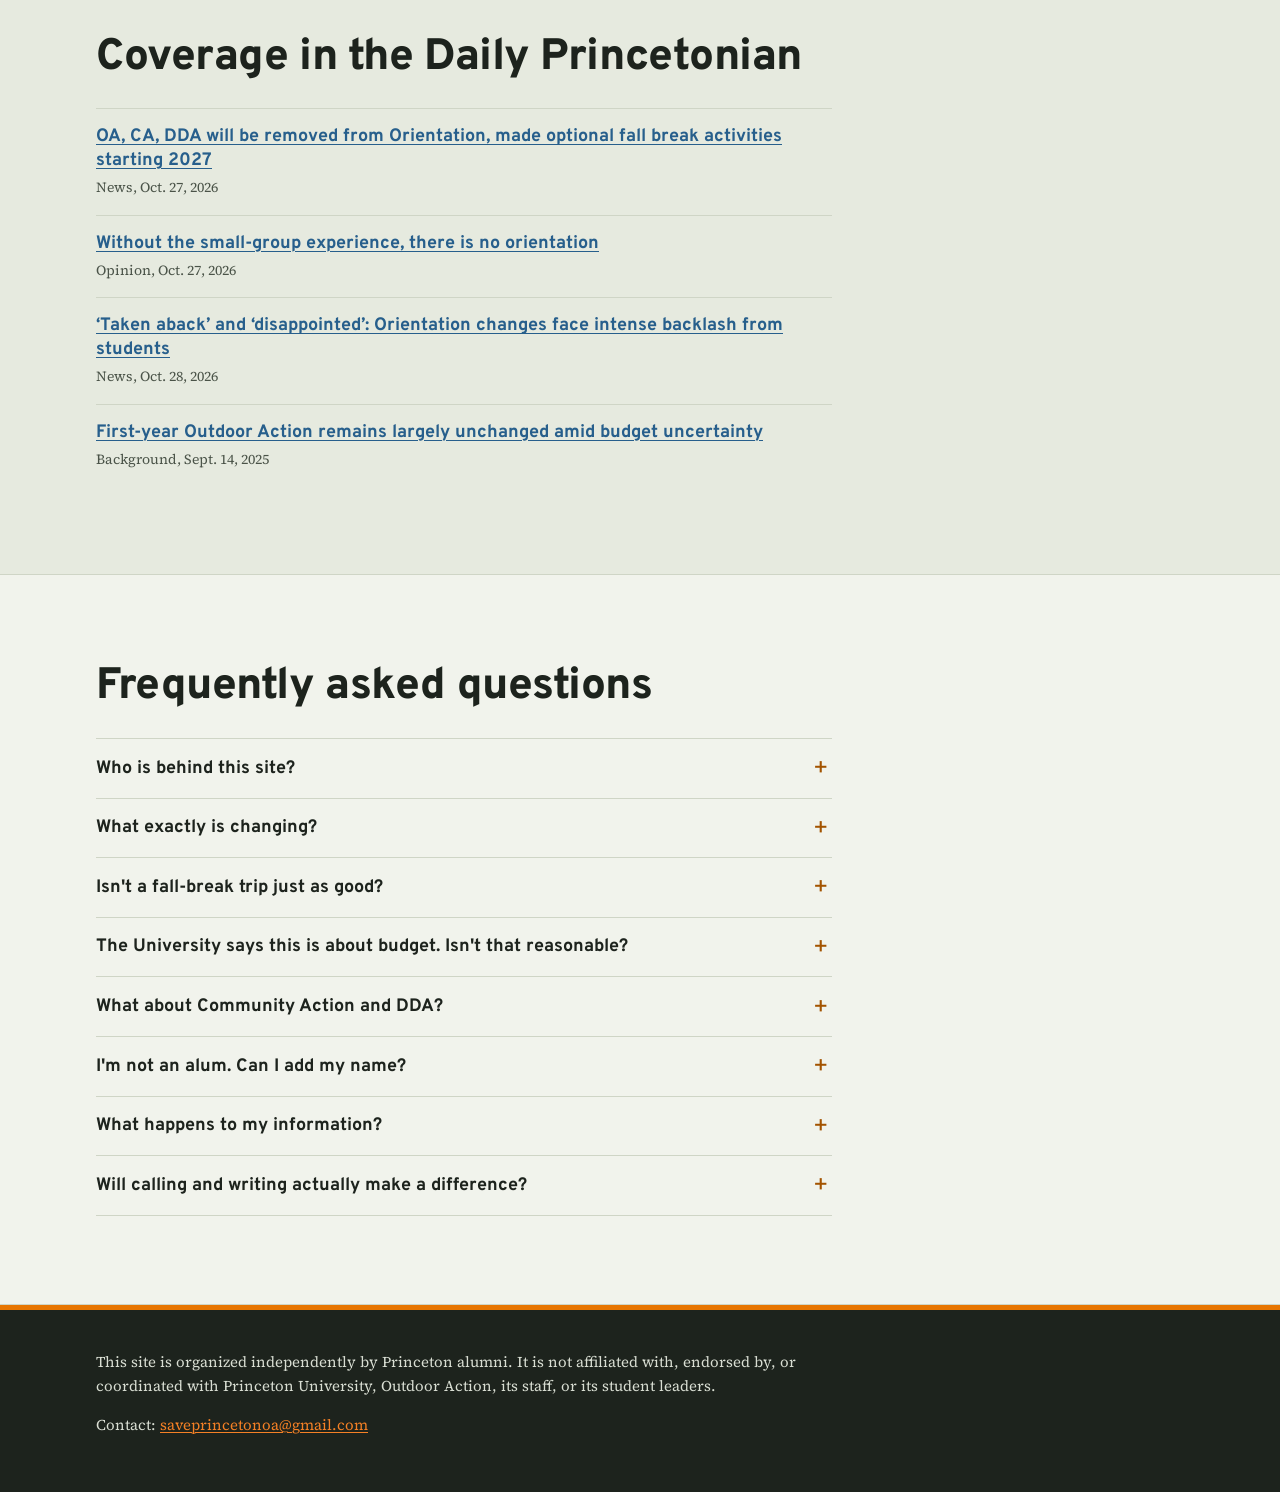
==== commit f5195d4f: "tweak wording" ====
--- a/index.html
+++ b/index.html
@@ -46,7 +46,7 @@
       <div class="wrap hero-inner">
         <h1>Help Save the Outdoor Action Frosh Trip</h1>
         <p class="lede">On October 27th, Princeton University announced that it is cancelling all future Outdoor Action
-        orientation backpacking trips for incoming students—instead, OA will offer optional fall break trips. For more than 50 years, OA has welcomed students to Princeton and has been instrumental in building friendships, belonging, and a positive campus culture. We need your voice to help save Frosh Trip.</p>
+        orientation backpacking trips for incoming students—instead, it will offer optional fall break trips. For more than 50 years, OA has welcomed students to Princeton and has been instrumental in building friendships, belonging, and a positive campus culture. We need your voice to help save Frosh Trip.</p>
         <div class="hero-actions">
           <a class="btn" href="#act">See how to help</a>
           <a class="btn btn-ghost" href="#messages">Add your name in support</a>
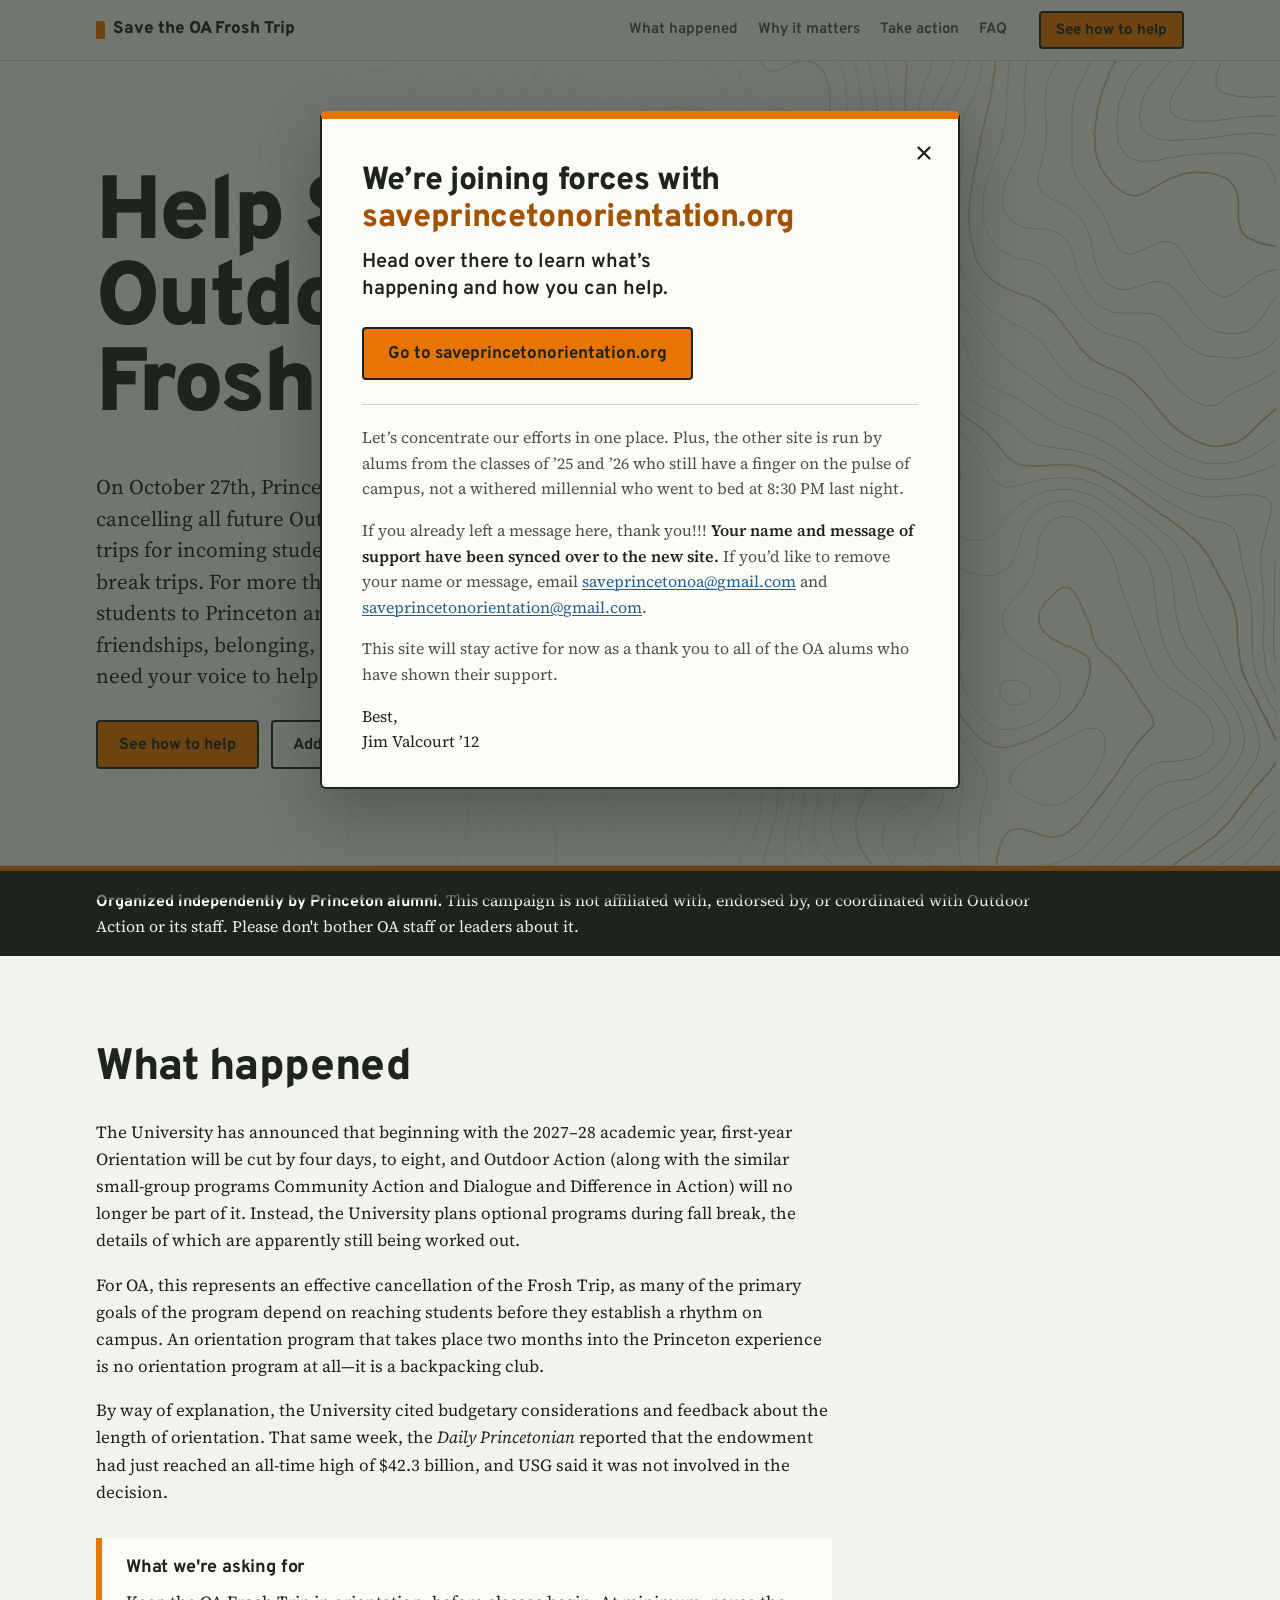
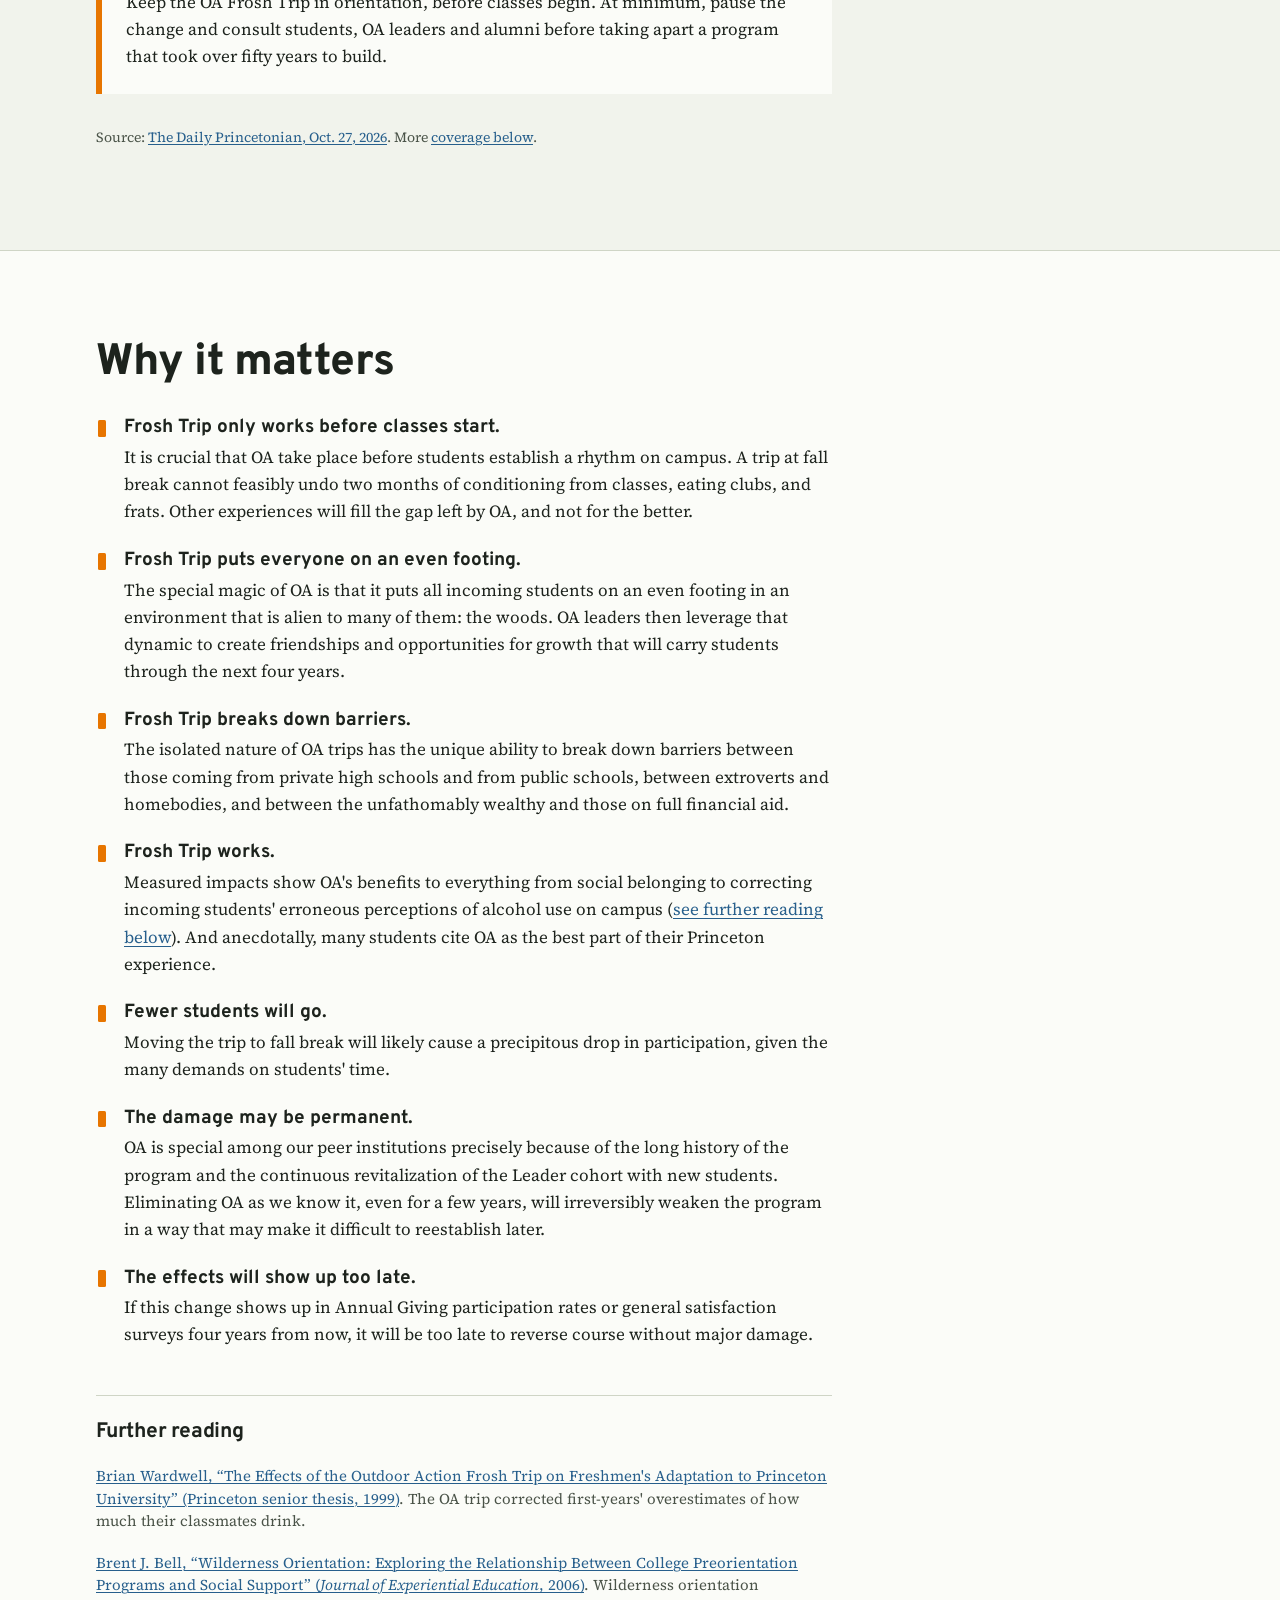
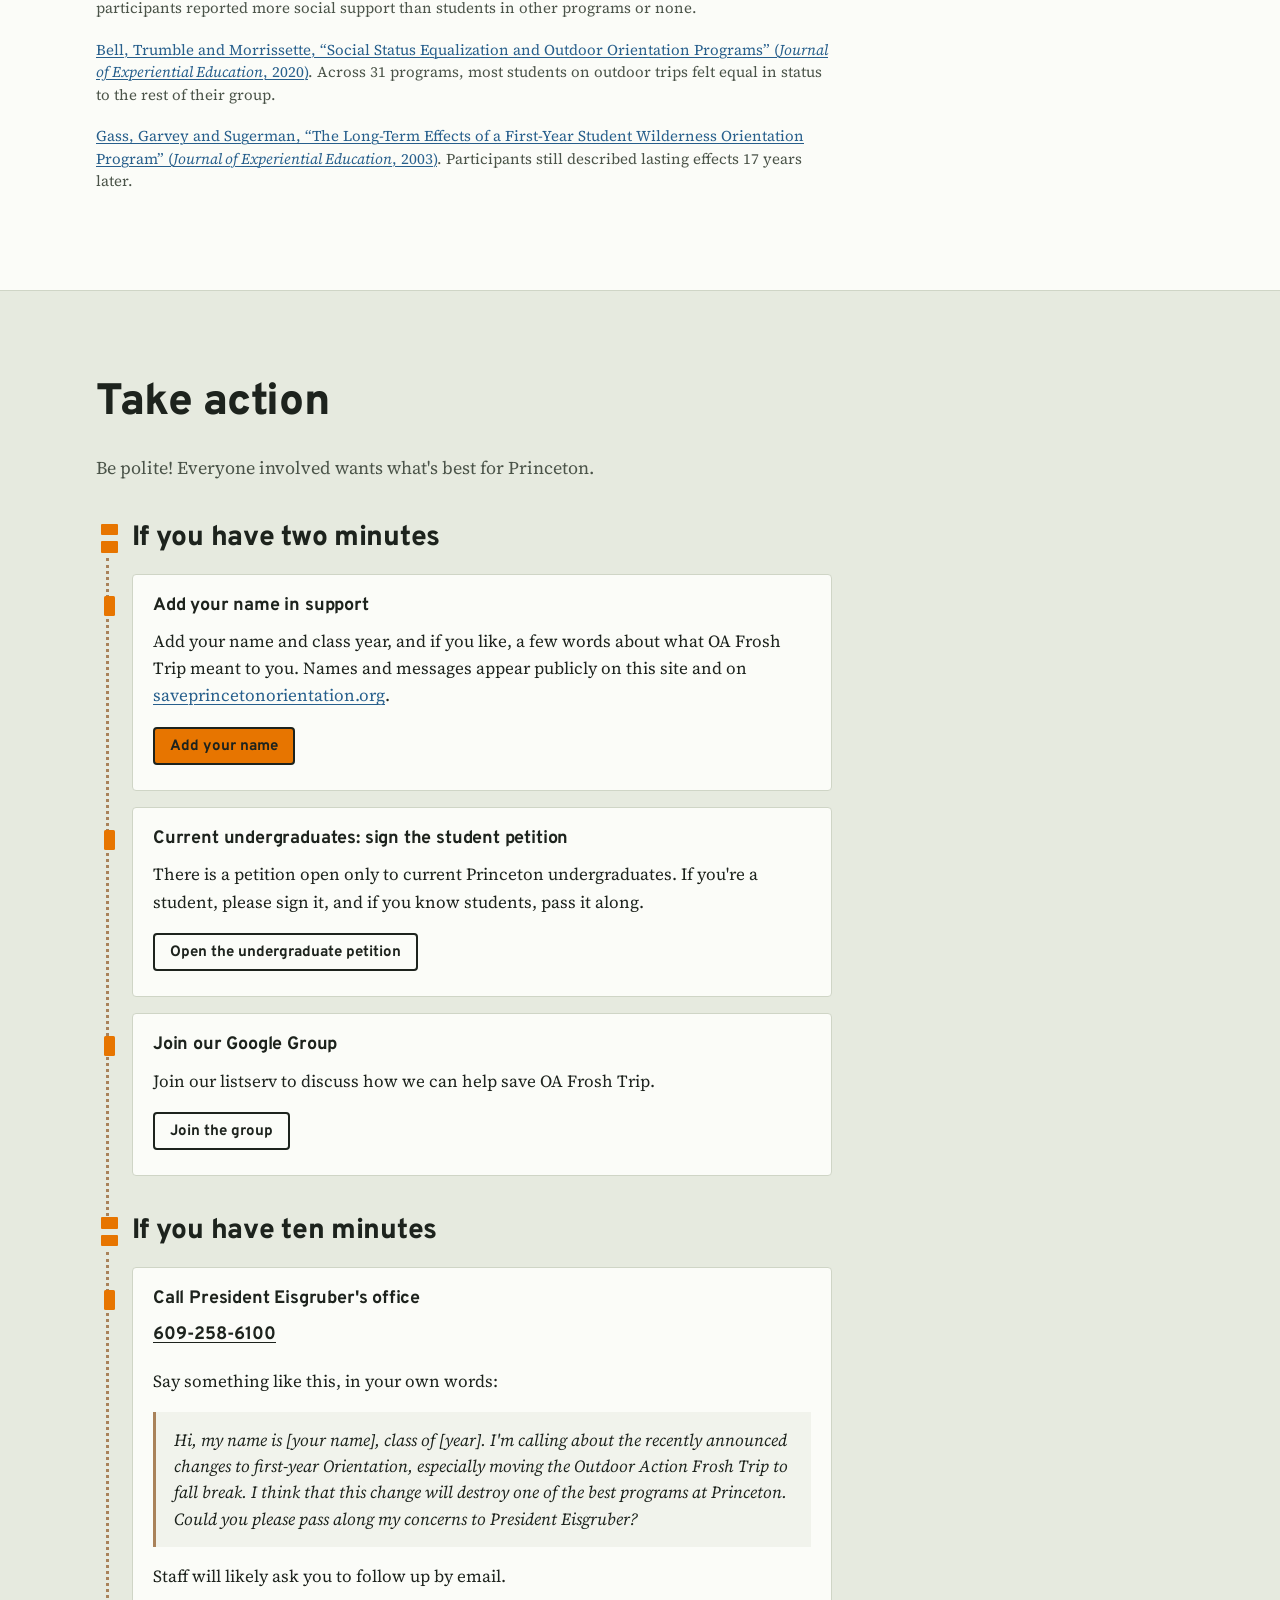
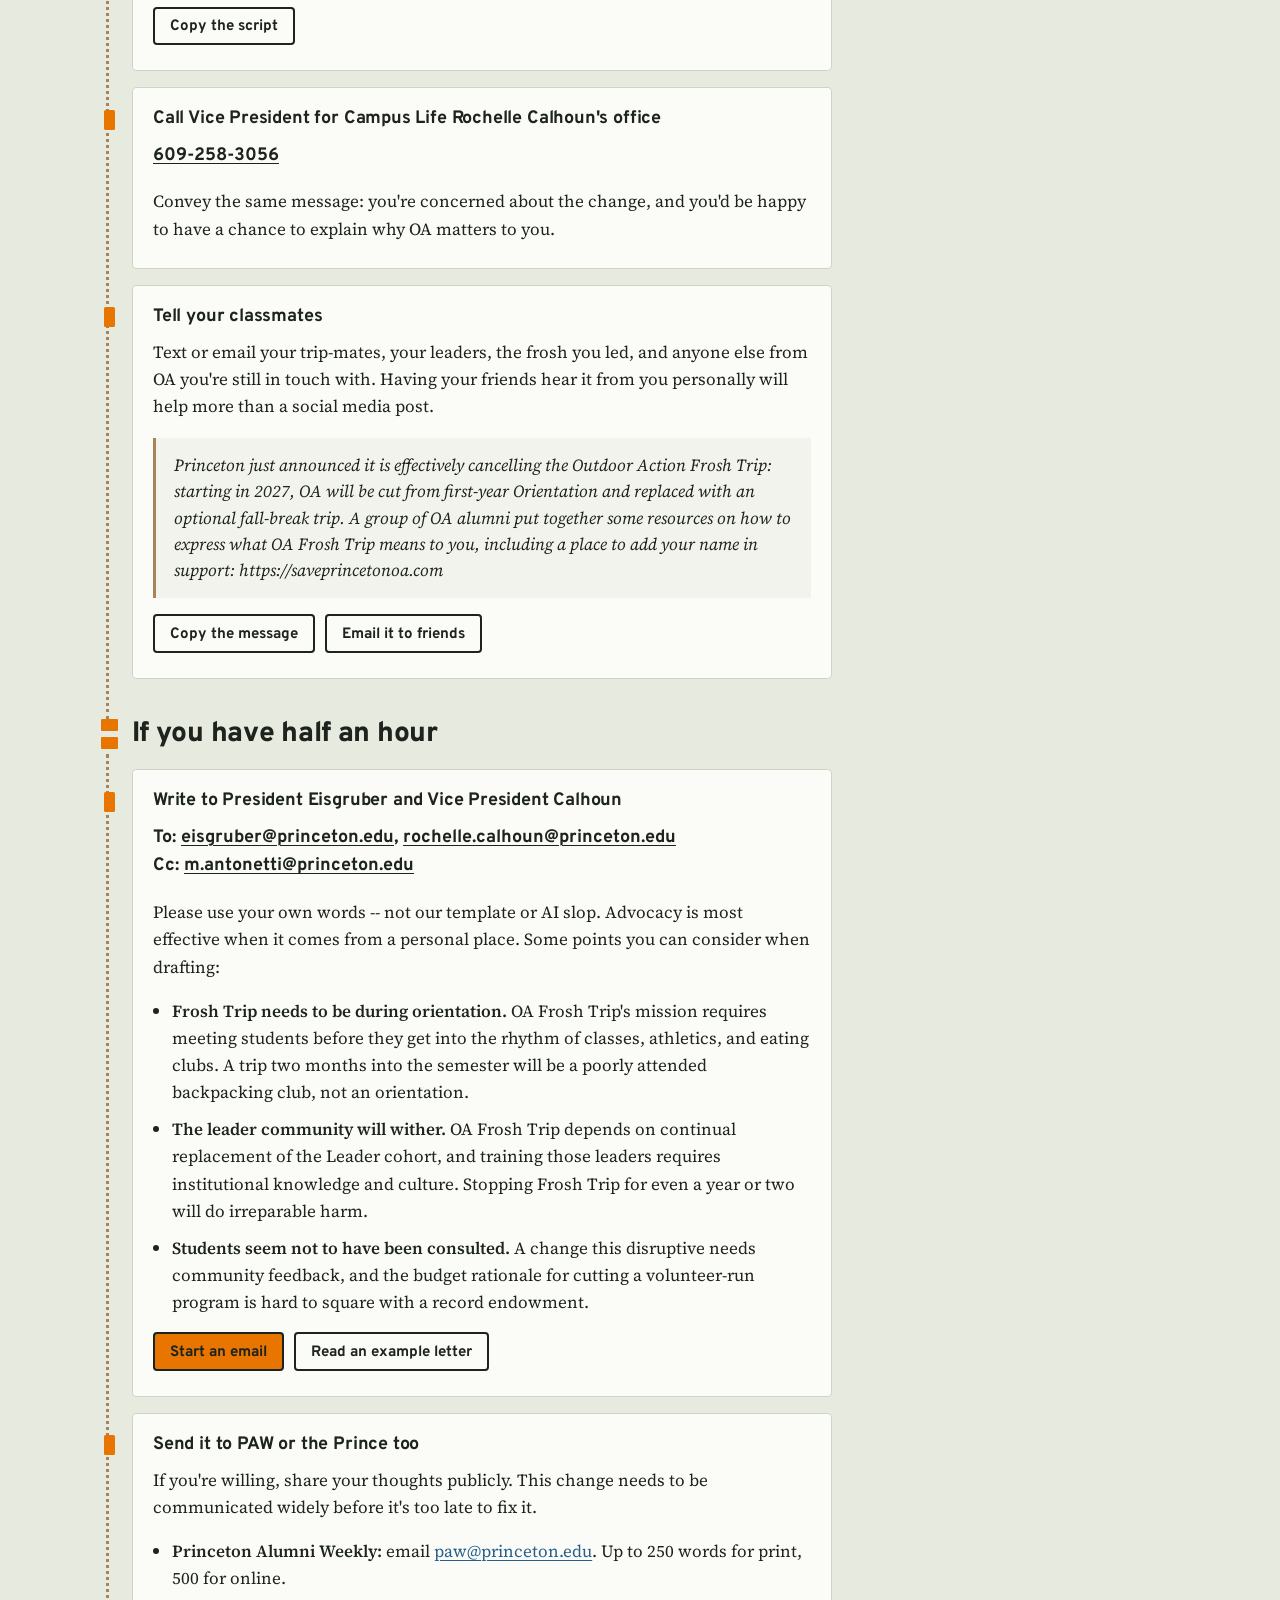
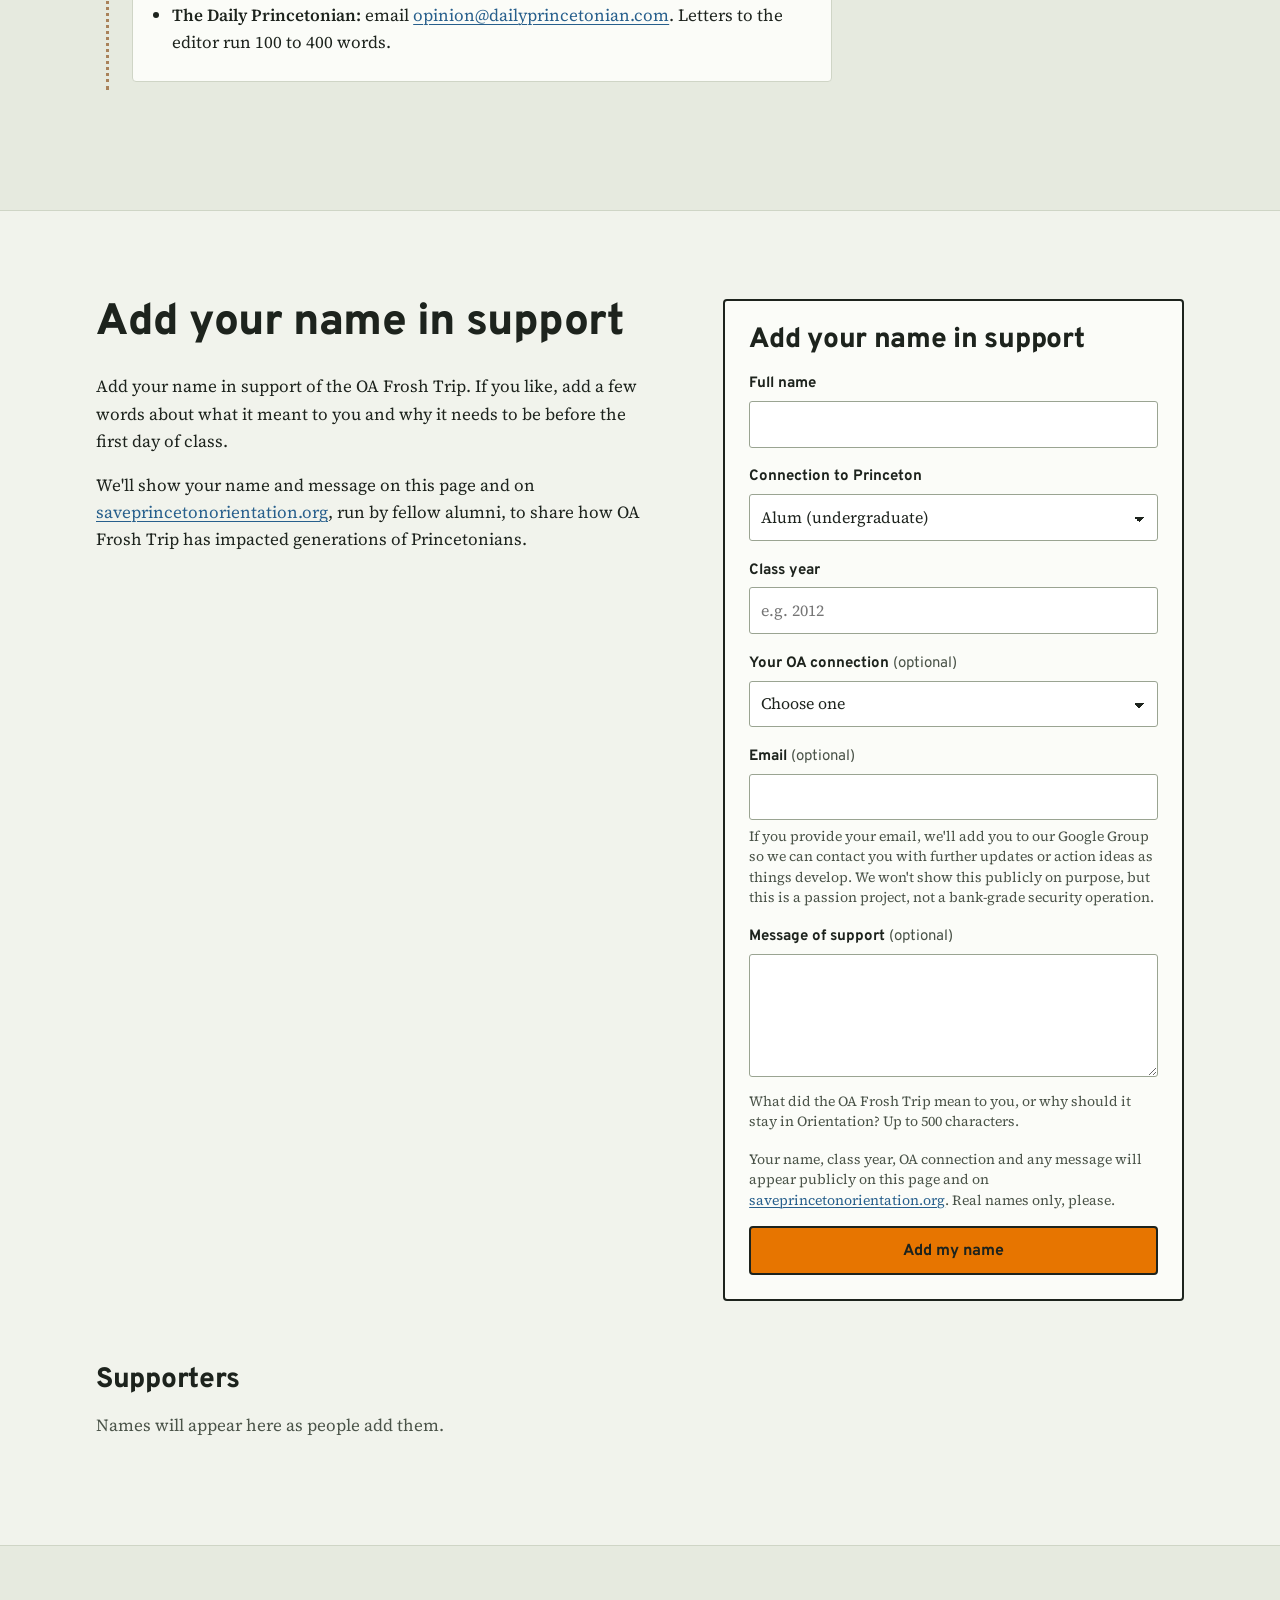
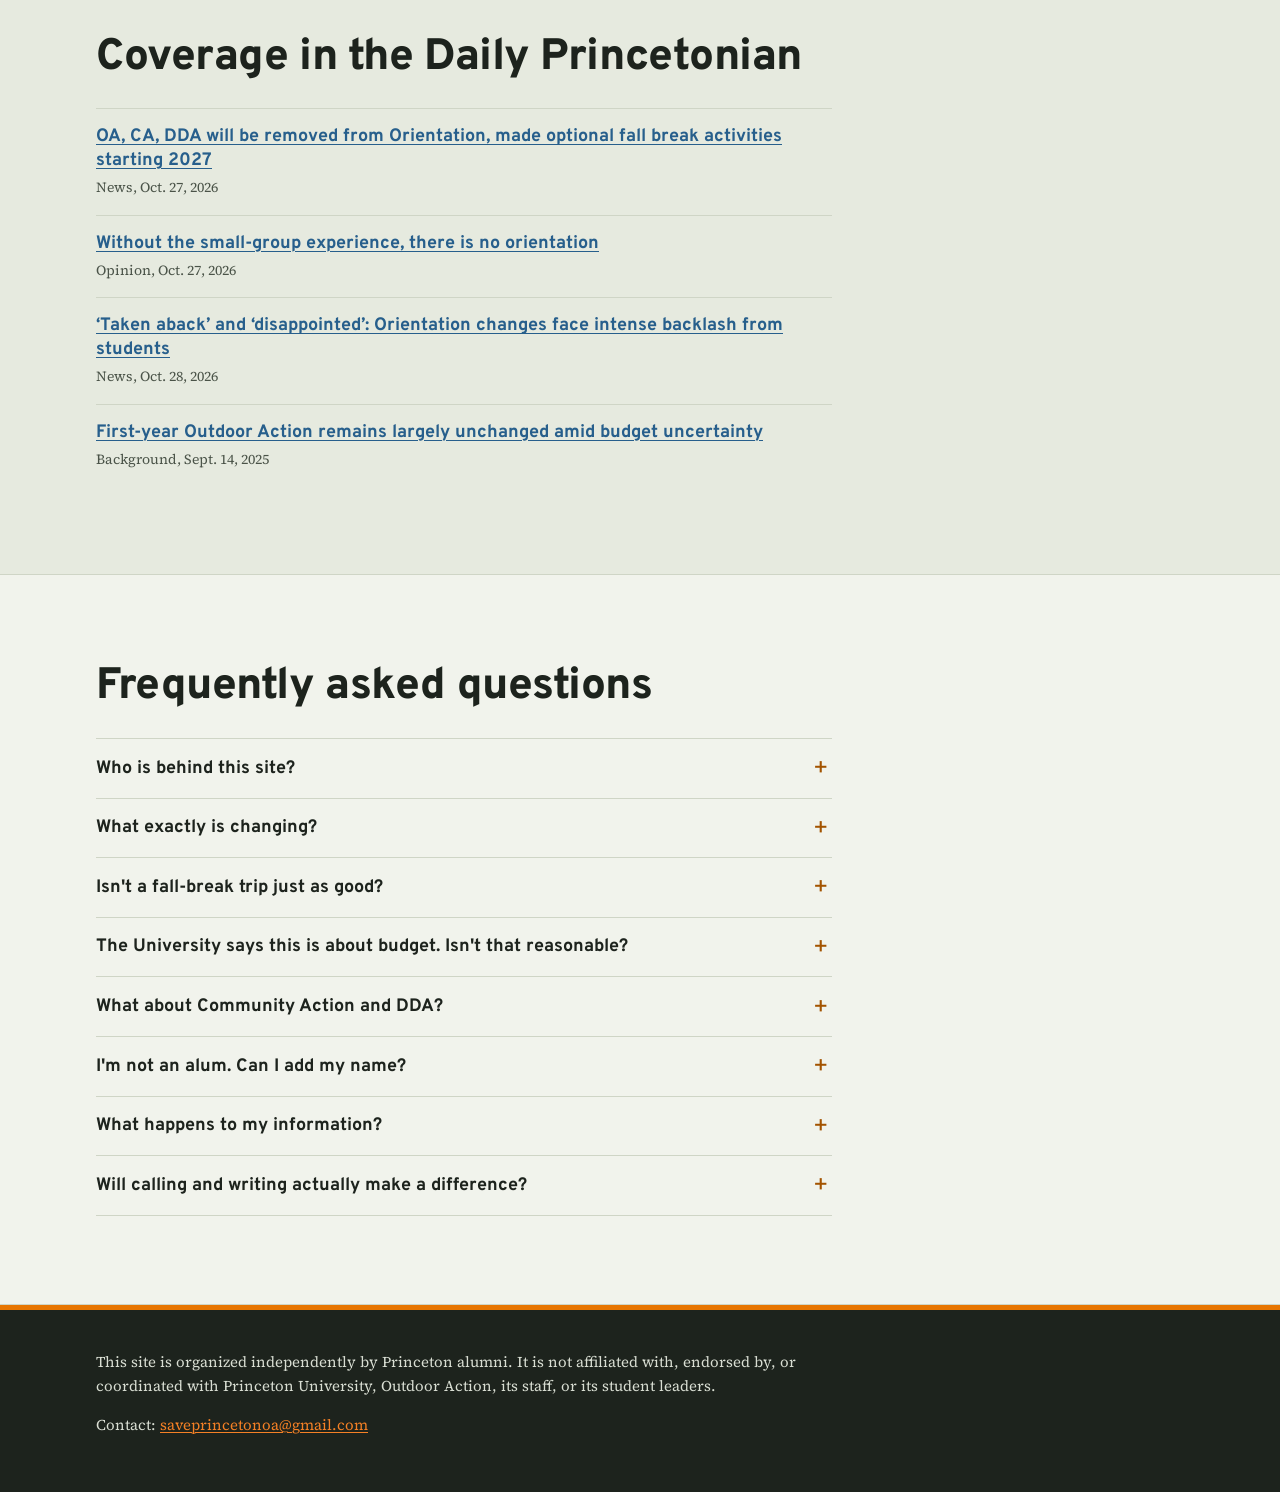
==== commit 64de70a2: "redirect pop-up" ====
--- a/index.html
+++ b/index.html
@@ -391,5 +391,20 @@
   </footer>
 
   <div class="toast" role="status" aria-live="polite" data-toast hidden></div>
+
+  <dialog class="notice" id="merge-notice" aria-labelledby="notice-title" data-merge-notice>
+    <button class="notice-close" type="button" aria-label="Close this message and browse the site" data-notice-close>
+      <svg viewBox="0 0 24 24" width="22" height="22" aria-hidden="true"><path d="M6 6l12 12M18 6L6 18" stroke="currentColor" stroke-width="2.5" stroke-linecap="round"/></svg>
+    </button>
+    <h2 id="notice-title" tabindex="-1" autofocus>We’re joining forces with <span class="notice-domain-line"><span class="notice-domain">saveprincetonorientation.org</span></span></h2>
+    <p class="notice-lede">Head over there to learn what’s happening and how you can help.</p>
+    <p class="notice-go"><a class="btn" href="https://saveprincetonorientation.org">Go to <span class="btn-domain">saveprincetonorientation.org</span></a></p>
+    <div class="notice-body">
+      <p>Let’s concentrate our efforts in one place. Plus, the other site is run by alums from the classes of ’25 and ’26 who still have a finger on the pulse of campus, not a withered millennial who went to bed at 8:30 PM last night.</p>
+      <p>If you already left a message here, thank you!!! <strong>Your name and message of support have been synced over to the new site.</strong> If you’d like to remove your name or message, email <a href="mailto:saveprincetonoa@gmail.com">saveprincetonoa@gmail.com</a> and <a href="mailto:saveprincetonorientation@gmail.com">saveprincetonorientation@gmail.com</a>.</p>
+      <p>This site will stay active for now as a thank you to all of the OA alums who have shown their support.</p>
+      <p class="notice-sign">Best,<br>Jim Valcourt ’12</p>
+    </div>
+  </dialog>
 </body>
 </html>
--- a/assets/styles.css
+++ b/assets/styles.css
@@ -296,3 +296,42 @@
   background: var(--ink); color: #fff; font-family: var(--display); font-weight: 600;
   padding: 0.75rem 1.1rem; border-radius: 4px; box-shadow: 0 6px 24px rgba(0,0,0,0.2);
 }
+
+/* "Joining forces" notice */
+.notice {
+  width: min(40rem, calc(100vw - 2rem)); max-height: calc(100vh - 2rem); overflow-y: auto;
+  padding: 2.25rem 1.5rem 1.5rem; border: 2px solid var(--ink); border-top: 8px solid var(--blaze); border-radius: 6px;
+  background: var(--surface); color: var(--ink);
+  box-shadow: 0 24px 60px rgba(29, 35, 29, 0.35);
+}
+@media (min-width: 640px) { .notice { padding: 2.75rem 2.5rem 2rem; } }
+.notice::backdrop { background: rgba(29, 35, 29, 0.6); }
+.notice h2 { font-size: clamp(1.5rem, 4.2vw, 2rem); font-weight: 800; line-height: 1.15; margin: 0 2rem 1.25rem 0; text-wrap: balance; }
+.notice h2:focus { outline: none; }
+/* Keep the long domain on one line, shrinking it on narrow screens so it fits. */
+.notice-domain-line { display: block; white-space: nowrap; }
+.notice h2 { margin-bottom: 0.75rem; }
+.notice-lede { font-family: var(--display); font-weight: 600; font-size: 1.25rem; line-height: 1.35; color: var(--ink); margin: 0 0 1.5rem; text-wrap: balance; }
+.notice-domain { color: var(--blaze-dark); }
+@media (max-width: 639px) {
+  /* Phones: the X sits above the heading, and the domain gets its own line,
+     sized to fit the screen width. */
+  .notice { padding-top: 3.5rem; }
+  .notice h2 { font-size: 1.3rem; margin-right: 0; text-wrap: pretty; }
+  .btn-domain { display: inline-block; white-space: nowrap; font-size: min(1em, calc((100vw - 7rem) / 16)); }
+  .notice-domain-line { font-size: min(1em, calc((100vw - 5.25rem) / 16.2)); }
+  .notice-lede { font-size: 1.0625rem; }
+}
+.notice-go { margin: 0 0 1.5rem; }
+.notice-go .btn { font-size: 1.0625rem; padding: 1em 1.4em 0.9em; width: 100%; text-align: center; }
+@media (min-width: 640px) { .notice-go .btn { width: auto; } }
+.notice-body { font-size: 1rem; line-height: 1.6; color: var(--ink-2); border-top: 1px solid var(--rule); padding-top: 1.25rem; }
+.notice-body a { overflow-wrap: anywhere; }
+.notice-body strong { font-weight: 600; color: var(--ink); }
+.notice-sign { margin-bottom: 0; color: var(--ink); }
+.notice-close {
+  position: absolute; top: 0.75rem; right: 0.75rem; width: 2.75rem; height: 2.75rem;
+  display: grid; place-items: center; border: 0; border-radius: 50%;
+  background: transparent; color: var(--ink); cursor: pointer;
+}
+.notice-close:hover { background: var(--paper-2); }
